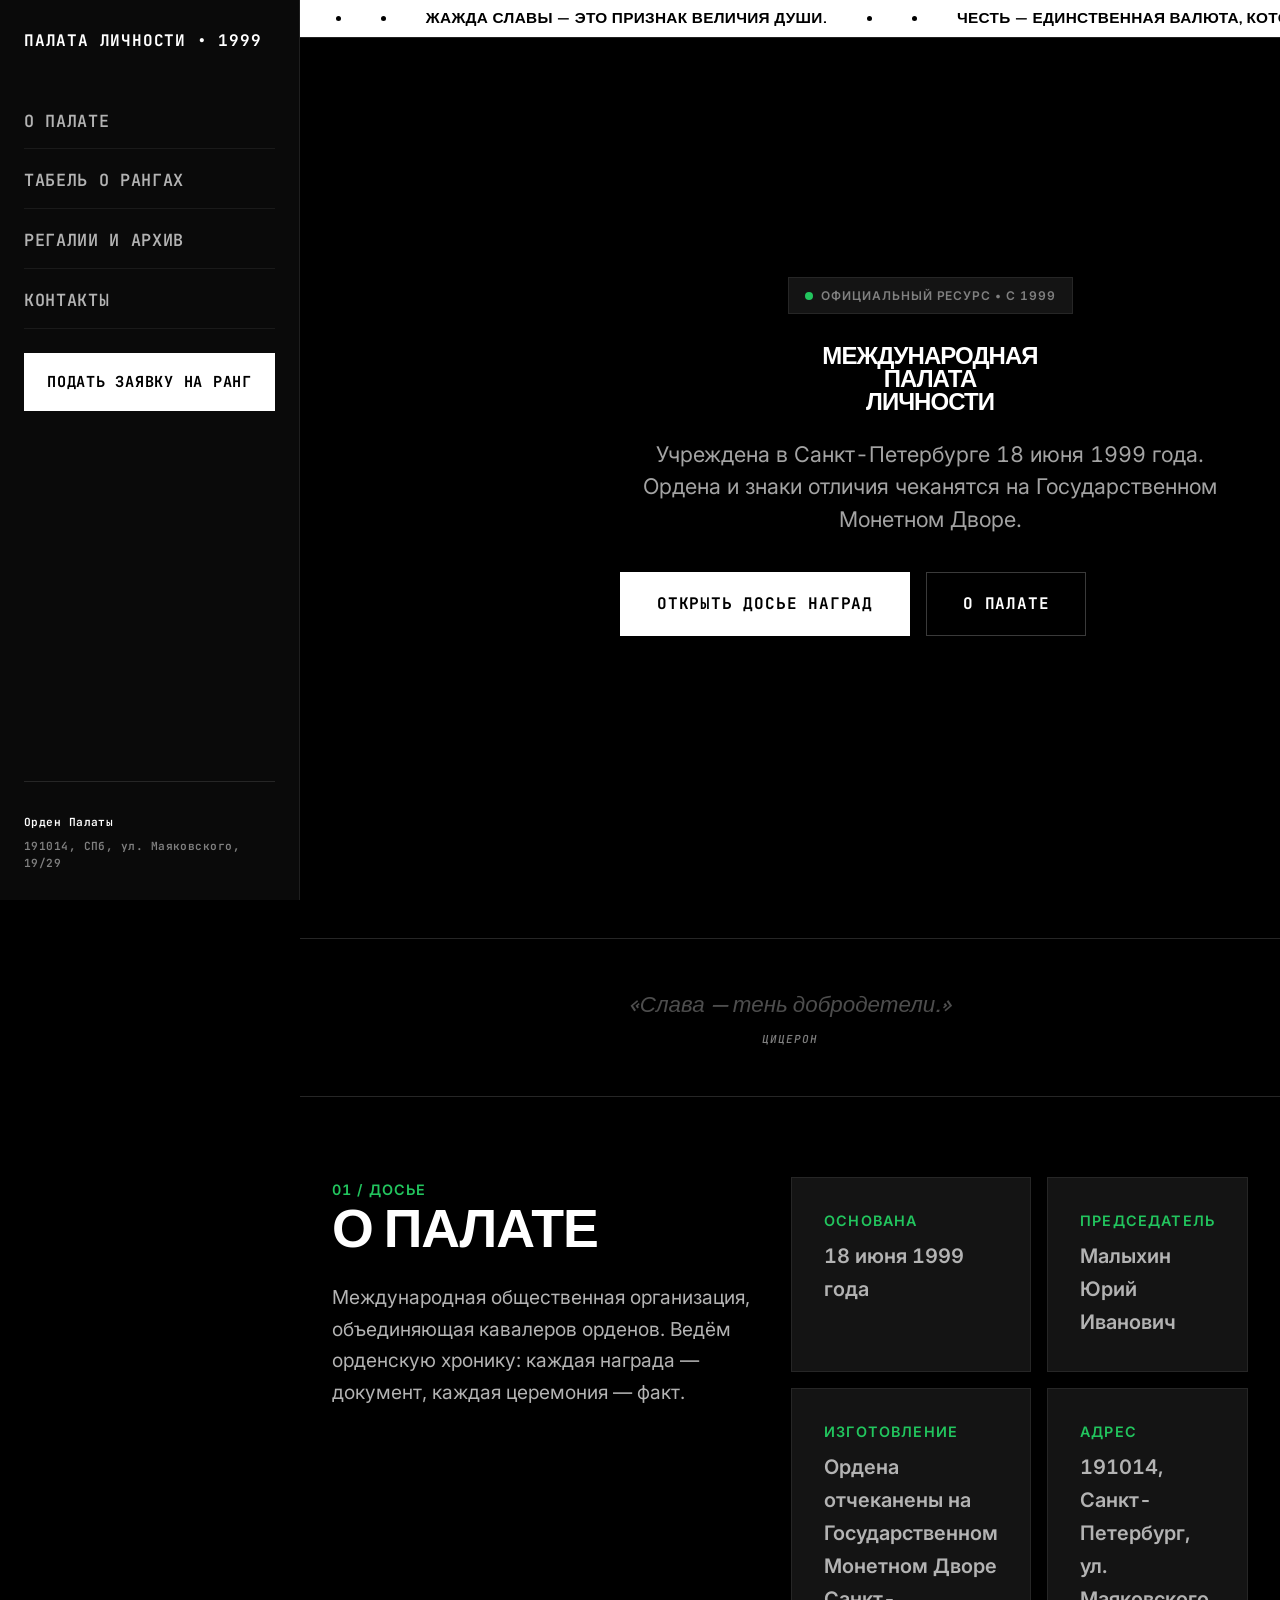
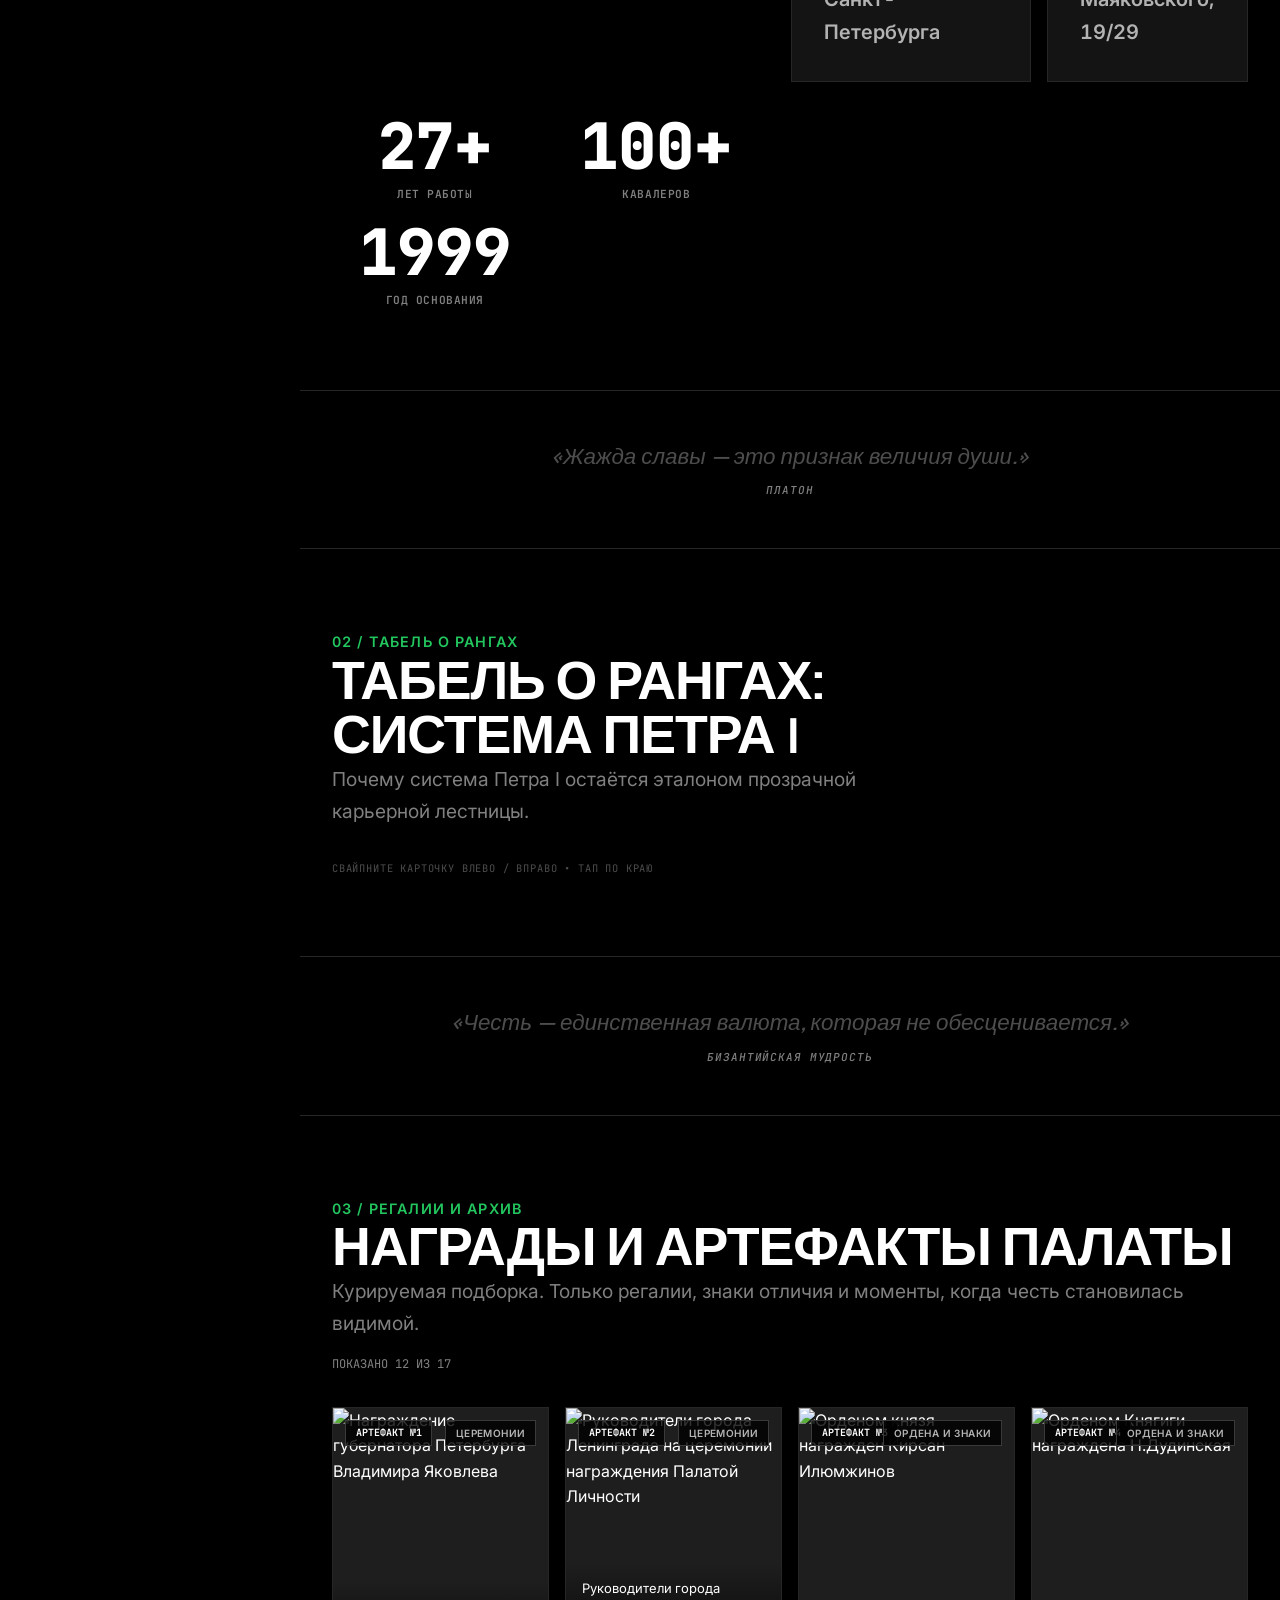
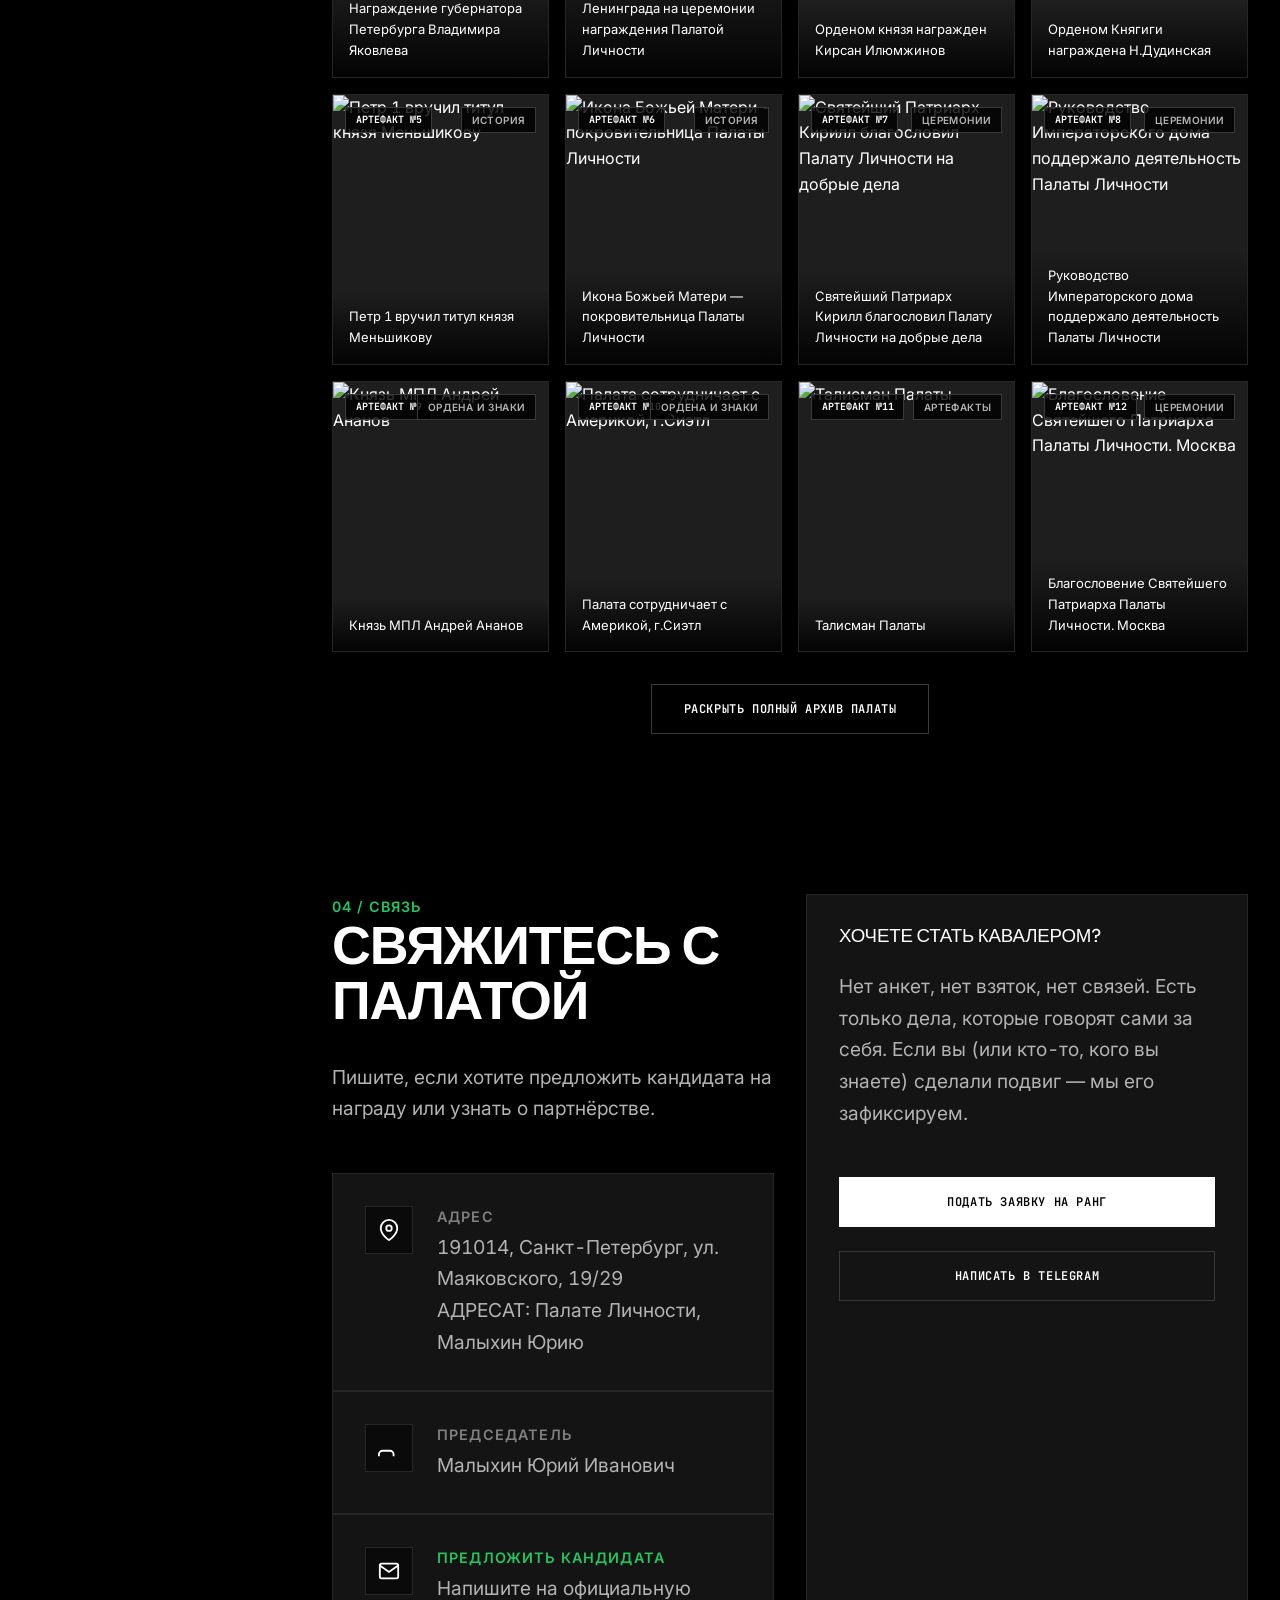
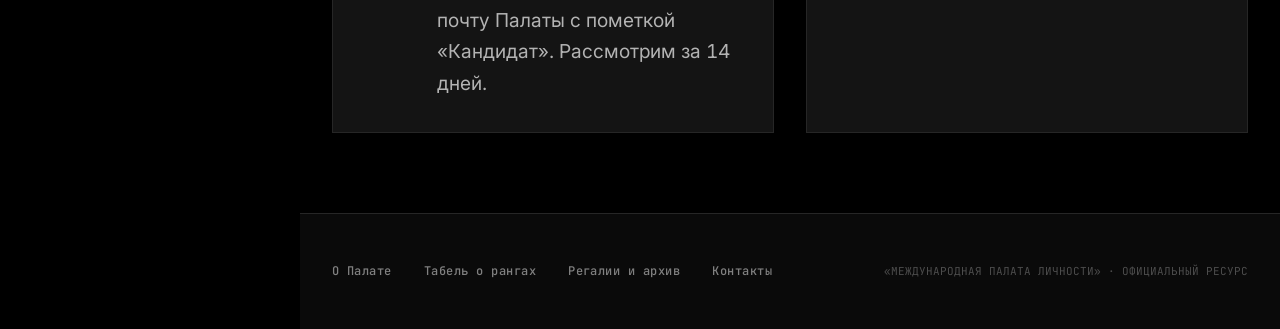
==== index.html @ 4f2b4d96 "Fix PC hero centering and mobile TG browser word wrap Co-Authored-By: Claude <noreply@anthropic.com>" ====
<!DOCTYPE html>
<html lang="ru-RU">
<head>
<meta charset="UTF-8">
<meta name="viewport" content="width=device-width, initial-scale=1.0, maximum-scale=1.0, user-scalable=no">
<meta name="theme-color" content="#000000">
<title>«Международная палата личности» — Ордена. Честь. Масштаб.</title>
<meta name="description" content="Официальный сайт Международной палаты личности. Ордена, церемонии, Табель о рангах, кавалеры.">
<meta name="author" content="Малыхин Юрий Иванович">
<link rel="icon" type="image/svg+xml" href="data:image/svg+xml,%3Csvg xmlns='http://www.w3.org/2000/svg' viewBox='0 0 100 100'%3E%3Ccircle cx='50' cy='50' r='45' fill='none' stroke='white' stroke-width='4'/%3E%3C/svg%3e">
<link rel="preconnect" href="https://fonts.googleapis.com">
<link rel="preconnect" href="https://fonts.gstatic.com" crossorigin>
<link href="https://fonts.googleapis.com/css2?family=Syne:wght@400;500;600;700;800&family=Inter:wght@400;500;600;700&family=JetBrains+Mono:wght@400;500;700&display=swap" rel="stylesheet">
<style>

:root {
  --black: #000000;
  --charcoal: #0A0A0A;
  --graphite: #141414;
  --graphite-2: #1E1E1E;
  --border: #262626;
  --border-bright: #3A3A3A;
  --white: #FFFFFF;
  --white-90: #E6E6E6;
  --white-70: #B3B3B3;
  --white-50: #808080;
  --white-30: #4D4D4D;
  --accent: #22c55e;
}

* { box-sizing: border-box; margin: 0; padding: 0; }

html {
  scroll-behavior: smooth;
  background: var(--black);
  overflow-x: hidden;
  max-width: 100vw;
}

html, body {
  margin: 0;
  padding: 0;
  overflow-x: hidden;
  max-width: 100vw;
}

body {
  font-family: 'Inter', system-ui, -apple-system, sans-serif;
  background: var(--black);
  color: var(--white);
  line-height: 1.6;
  -webkit-font-smoothing: antialiased;
  font-variant-numeric: lining-nums tabular-nums;
  font-feature-settings: "lnum" 1, "tnum" 1;
}

body, h1, h2, h3, h4, h5, h6, span, div, p, td, th {
  font-variant-numeric: lining-nums tabular-nums;
  font-feature-settings: "lnum" 1, "tnum" 1;
}

.mono { font-family: 'JetBrains Mono', 'Courier New', monospace; }

/* ===== TYPOGRAPHY ===== */
.display-mega {
  font-family: 'Syne', sans-serif;
  font-weight: 800;
  line-height: 0.95;
  letter-spacing: -0.04em;
  text-transform: uppercase;
}
.display-xl {
  font-family: 'Syne', sans-serif;
  font-weight: 700;
  line-height: 0.92;
  letter-spacing: -0.03em;
  text-transform: uppercase;
}
.display-lg {
  font-family: 'Syne', sans-serif;
  font-weight: 600;
  line-height: 0.96;
  letter-spacing: -0.02em;
  text-transform: uppercase;
}
.display-md {
  font-family: 'Syne', sans-serif;
  font-weight: 500;
  line-height: 1.05;
  letter-spacing: -0.01em;
}
.body-lg { font-size: clamp(1rem, 1.5vw, 1.25rem); line-height: 1.7; }
.body { font-size: 1rem; line-height: 1.65; }
.body-sm { font-size: 0.875rem; line-height: 1.6; }
.caption { font-size: 0.75rem; line-height: 1.5; letter-spacing: 0.08em; text-transform: uppercase; font-weight: 500; }

/* ===== UTILITIES ===== */
.container { width: 100%; max-width: 1440px; margin: 0 auto; padding: 0 2rem; }
@media (max-width: 1023px) { .container { padding: 0 1rem; } }

.section { padding: 5rem 0; }
@media (max-width: 1023px) { .section { padding: 3rem 0; } }

.grid { display: grid; gap: 1rem; }
.grid-2 { grid-template-columns: repeat(2, 1fr); }
.grid-3 { grid-template-columns: repeat(3, 1fr); }
.grid-4 { grid-template-columns: repeat(4, 1fr); }
@media (max-width: 1024px) { .grid-4 { grid-template-columns: repeat(2, 1fr); } }
@media (max-width: 1023px) { .grid-2, .grid-3, .grid-4 { grid-template-columns: repeat(2, 1fr); } }
@media (max-width: 640px) { .grid-2, .grid-3, .grid-4 { grid-template-columns: 1fr; } }

.flex { display: flex; }
.flex-col { flex-direction: column; }
.items-center { align-items: center; }
.justify-center { justify-content: center; }
.justify-between { justify-content: space-between; }
.gap-1 { gap: 0.5rem; }
.gap-2 { gap: 1rem; }
.gap-3 { gap: 1.5rem; }
.gap-4 { gap: 2rem; }

.text-center { text-align: center; }
.text-left { text-align: left; }

.w-full { width: 100%; }

.relative { position: relative; }
.absolute { position: absolute; }
.fixed { position: fixed; }
.sticky { position: sticky; }
.inset-0 { inset: 0; }
.z-10 { z-index: 10; }
.z-20 { z-index: 20; }
.z-50 { z-index: 50; }
.z-1000 { z-index: 1000; }

.overflow-hidden { overflow: hidden; }

.border { border: 1px solid var(--border); }
.border-b { border-bottom: 1px solid var(--border); }

.bg-charcoal { background: var(--charcoal); }
.bg-graphite { background: var(--graphite); }

.p-4 { padding: 1.5rem; }
.p-6 { padding: 2rem; }
.px-4 { padding-left: 1.5rem; padding-right: 1.5rem; }

.mb-4 { margin-bottom: 1.5rem; }
.mb-6 { margin-bottom: 2rem; }
.mb-8 { margin-bottom: 3rem; }

.opacity-50 { opacity: 0.5; }

.text-white { color: var(--white); }
.text-accent { color: var(--accent); }
.text-white-50 { color: var(--white-50); }
.text-white-70 { color: var(--white-70); }
.text-white-30 { color: var(--white-30); }

/* ===== MOBILE: zero horizontal overflow (320-430px) ===== */
@media (max-width: 430px) {
  html, body {
    overflow-x: hidden !important;
    max-width: 100vw !important;
    width: 100% !important;
  }
  body { margin-left: 0 !important; padding-left: 0 !important; }
  h1, h2, h3, .display-mega, .display-lg, .display-xl {
    word-break: normal !important;
    overflow-wrap: break-word !important;
    hyphens: auto !important;
  }
  .display-mega { font-size: clamp(1.6rem, 10vw, 2.6rem) !important; line-height: 1.05; }
  .display-lg { font-size: clamp(1.2rem, 8vw, 1.8rem) !important; }
  .display-md { font-size: clamp(1rem, 7vw, 1.4rem) !important; }
}

/* ===== MARQUEE (seamless, always running) ===== */
.marquee {
  overflow: hidden;
  white-space: nowrap;
  display: flex;
  background: #ffffff;
  color: #000000;
  height: 38px;
  align-items: center;
  border-bottom: 1px solid #222;
  font-family: 'Syne', sans-serif;
  font-weight: 600;
  font-size: clamp(0.8rem, 1.2vw, 1rem);
  letter-spacing: 0.02em;
  text-transform: uppercase;
}
.marquee-track {
  display: inline-flex;
  align-items: center;
  width: max-content;
  will-change: transform;
  animation: palataMarquee 28s linear infinite !important;
}
.marquee:hover .marquee-track { animation-play-state: paused; }
@keyframes palataMarquee {
  0% { transform: translate3d(0, 0, 0); }
  100% { transform: translate3d(-50%, 0, 0); }
}
.marquee__item { display: inline-flex; align-items: center; gap: 2.5rem; padding-right: 2.5rem; }
.marquee__dot { width: 5px; height: 5px; background: var(--black); border-radius: 50%; flex-shrink: 0; }

/* ===== DESKTOP LAYOUT: fixed left sidebar only ===== */
.desktop-layout {
  display: flex;
  min-height: 100vh;
}
.sidebar {
  position: fixed;
  top: 0; left: 0; bottom: 0;
  width: 300px;
  z-index: 40;
  display: flex;
  flex-direction: column;
  justify-content: space-between;
  background: #0a0a0a;
  border-right: 1px solid #1f1f1f;
  padding: 28px 24px;
}
.main-content {
  margin-left: 300px;
  width: calc(100% - 300px);
  min-height: 100vh;
}

.sidebar__title {
  font-family: 'JetBrains Mono', monospace;
  font-weight: 700;
  font-size: 1rem;
  letter-spacing: 0.05em;
  color: var(--white);
  margin-bottom: 2.5rem;
}
.sidebar__nav {
  display: flex;
  flex-direction: column;
  gap: 0.25rem;
}
.sidebar__link {
  color: var(--white-70);
  font-family: 'JetBrains Mono', monospace;
  font-size: 1.05rem !important;
  font-weight: 600;
  letter-spacing: 0.04em;
  text-transform: uppercase;
  text-decoration: none;
  transition: color 0.2s;
  display: block;
  padding: 14px 0;
  border-bottom: 1px solid #1a1a1a;
}
.sidebar__link:hover { color: var(--white); }
.sidebar__apply {
  background: var(--white);
  color: var(--black);
  border: 1px solid var(--white);
  padding: 16px 20px;
  font-family: 'JetBrains Mono', monospace;
  font-weight: 700;
  font-size: 0.95rem;
  letter-spacing: 0.05em;
  text-transform: uppercase;
  text-decoration: none;
  text-align: center;
  border-radius: 0;
  cursor: pointer;
  transition: all 0.2s;
  margin-top: 24px;
}
.sidebar__order {
  margin-top: auto;
  padding-top: 2rem;
  border-top: 1px solid var(--border);
  font-family: 'JetBrains Mono', monospace;
  font-size: 0.7rem;
  font-weight: 600;
  letter-spacing: 0.04em;
  color: var(--white-50);
  line-height: 1.5;
}
.sidebar__order .sidebar__order-text {
  color: var(--white);
  display: block;
  margin-bottom: 0.5rem;
}

/* ===== DESKTOP: hide top header & mobile bars ===== */
@media (min-width: 1024px) {
  .header, .mobile-topbar, .mobile-dock, .mobile-menu-btn,
  .rank-story, .about-grid-mobile, .stat-mobile, .fact-card-mobile,
  .filter-mobile-wrap { display: none !important; }
  .desktop-layout { display: flex; }
  .main-content { margin-left: 300px; width: calc(100% - 300px); }
  .sidebar { display: flex !important; }
}

/* ===== DESKTOP: massive first screen centered vertically + type scale ===== */
@media (min-width: 1024px) {
  .hero {
    margin-left: 280px !important;
    width: calc(100% - 280px) !important;
    min-height: 100vh !important;
    display: flex !important;
    flex-direction: column !important;
    justify-content: center !important;
    align-items: center !important;
    text-align: center !important;
    padding: 0 40px !important;
    box-sizing: border-box !important;
    max-width: none !important;
  }
  .hero__content {
    text-align: center !important;
    padding: 0 !important;
    max-width: none !important;
    width: 100% !important;
    margin: 0 auto !important;
    align-items: center !important;
  }
  .hero__title .h1-text {
    font-size: clamp(4.2rem, 6vw, 7rem) !important;
    line-height: 0.96 !important;
    letter-spacing: -0.035em !important;
  }
  h2.display-lg { font-size: clamp(2.8rem, 4.2vw, 4.5rem) !important; line-height: 1.02 !important; }
  .body, .body-lg { font-size: 1.2rem !important; line-height: 1.65 !important; }
  .caption { font-size: 0.9rem !important; font-weight: 600 !important; }
  .card > div.caption { font-size: 0.9rem !important; }
  .card > div.body, .card > div.body-lg { font-size: 1.25rem !important; font-weight: 600 !important; }
  .hero__cta .btn { padding: 18px 36px !important; font-size: 1rem !important; font-weight: 700 !important; }
  .hero__lead {
    font-size: 1.35rem !important;
    line-height: 1.5 !important;
    color: #a3a3a3 !important;
    max-width: 720px !important;
    margin: 24px 0 36px 0 !important;
  }
  .hero__glow {
    position: absolute;
    inset: 0;
    background: radial-gradient(circle at 30% 50%, rgba(34, 197, 94, 0.08), transparent 65%);
    pointer-events: none;
    z-index: 0;
  }
}

/* ===== MOBILE: hide sidebar, full-width content ===== */
@media (max-width: 1023px) {
  .sidebar { display: none !important; width: 0 !important; }
  .main-content { margin-left: 0 !important; width: 100% !important; max-width: 100vw !important; overflow-x: hidden !important; padding: 72px 16px 96px 16px !important; box-sizing: border-box !important; }
  .desktop-layout { display: block !important; }

  /* Marquee visible right under the top bar on mobile */
  .marquee { margin-top: 56px !important; }

  /* Hero: strict vertical centering, content starts under marquee/top bar */
  .hero {
    min-height: 100svh !important;
    display: flex !important;
    flex-direction: column !important;
    justify-content: center !important;
    align-items: center !important;
    text-align: center !important;
    padding: 24px 16px 40px 16px !important;
    box-sizing: border-box !important;
  }
  .hero__content { padding: 0 !important; max-width: 100% !important; text-align: center !important; align-items: center !important; width: 100% !important; }
  .hero__title .h1-text {
    font-size: clamp(1.5rem, 6.2vw, 2.4rem) !important;
    line-height: 1.04 !important;
    letter-spacing: -0.03em;
    word-break: normal !important;
    overflow-wrap: break-word !important;
    hyphens: auto !important;
  }
  .hero__lead {
    font-size: 1.05rem !important;
    color: #a3a3a3 !important;
    margin: 16px 0 24px 0 !important;
    max-width: 100% !important;
    word-break: normal !important;
    overflow-wrap: break-word !important;
    hyphens: auto !important;
  }
  .hero__cta .btn { width: 100% !important; justify-content: center !important; }
}

/* ===== MOBILE STICKY TOP BAR ===== */

/* ===== MOBILE STICKY TOP BAR ===== */
.mobile-topbar {
  position: fixed;
  top: 0; left: 0; right: 0;
  height: 56px;
  z-index: 50;
  display: flex; align-items: center; justify-content: space-between;
  padding: 0 16px;
  background: rgba(10,10,10,0.9);
  backdrop-filter: blur(12px);
  border-bottom: 1px solid #1f1f1f;
}
.mobile-topbar__title {
  font-family: 'JetBrains Mono', monospace;
  font-weight: 700;
  font-size: 0.85rem;
  letter-spacing: 0.05em;
  color: var(--white);
}
.mobile-topbar__rank-btn {
  background: transparent;
  border: 1px solid var(--border-bright);
  color: var(--white);
  padding: 0.35rem 0.9rem;
  font-family: 'JetBrains Mono', monospace;
  font-weight: 600;
  font-size: 0.7rem;
  letter-spacing: 0.04em;
  text-transform: uppercase;
  text-decoration: none;
  border-radius: 0;
  cursor: pointer;
  transition: all 0.2s;
}
.mobile-topbar__rank-btn:hover, .mobile-topbar__rank-btn:active {
  background: #22c55e;
  color: #000000;
  box-shadow: 0 0 25px rgba(34, 197, 94, 0.4);
  border-color: #22c55e;
}

/* ===== MOBILE BOTTOM DOCK BAR ===== */
.mobile-dock {
  position: fixed;
  bottom: 0; left: 0; right: 0;
  height: 64px;
  z-index: 50;
  display: grid;
  grid-template-columns: repeat(4, 1fr);
  gap: 6px;
  padding: 8px 12px calc(8px + env(safe-area-inset-bottom));
  background: rgba(10,10,10,0.95);
  backdrop-filter: blur(16px);
  border-top: 1px solid #1f1f1f;
}
.mobile-dock__tab {
  display: flex; flex-direction: column; align-items: center; gap: 0.25rem;
  color: #e5e5e5 !important;
  font-family: 'JetBrains Mono', monospace;
  font-weight: 600;
  font-size: 0.78rem !important;
  letter-spacing: 0.05em;
  text-transform: uppercase;
  text-decoration: none;
  padding: 0.35rem 0.5rem;
  border-radius: 0;
  transition: color 0.2s;
}
.mobile-dock__tab:hover, .mobile-dock__tab.active { color: var(--white); }
.mobile-dock__tab--accent {
  background: #22c55e;
  color: #000000;
  min-width: auto;
  padding: 0.5rem 1rem;
}
.mobile-dock__tab--accent:hover, .mobile-dock__tab--accent:active {
  background: #22c55e;
  color: #000000;
  box-shadow: 0 0 25px rgba(34, 197, 94, 0.4);
  border-color: #22c55e;
}

/* ===== HERO ===== */
.hero {
  min-height: 100vh;
  display: flex;
  flex-direction: column;
  justify-content: center;
  align-items: flex-start;
  position: relative;
  padding-top: 72px;
}
.hero__glow { position: absolute; inset: 0; background: radial-gradient(circle at 30% 50%, rgba(34, 197, 94, 0.08), transparent 65%); pointer-events: none; z-index: 0; }
.hero__content { position: relative; z-index: 1; text-align: left; max-width: 900px; padding: 2rem; }
.hero__badge { display: inline-flex; align-items: center; gap: 0.5rem; background: var(--graphite); border: 1px solid var(--border); padding: 0.5rem 1rem; font-size: 0.75rem; font-weight: 600; letter-spacing: 0.08em; text-transform: uppercase; color: var(--white-50); margin-bottom: 2rem; }
.hero__badge::before { content: ''; width: 8px; height: 8px; background: var(--accent); border-radius: 50%; animation: pulse 2s infinite; }
@keyframes pulse { 0%,100% { opacity: 1; } 50% { opacity: 0.4; } }
.hero__title { margin-bottom: 1.5rem; }
.hero__title .accent { color: var(--accent); }
.hero__cta { display: flex; flex-wrap: wrap; gap: 1rem; margin-bottom: 4rem; }

/* H1 sizes per spec */
.hero__title .h1-text {
  font-family: 'Syne', sans-serif;
  font-weight: 800;
  font-size: clamp(3rem, 5.2vw, 5.5rem);
  line-height: 1.02;
  letter-spacing: -0.03em;
}
@media (min-width: 1024px) {
  .hero__title .h1-text {
    font-size: clamp(4.2rem, 6vw, 7rem) !important;
    line-height: 0.96 !important;
    letter-spacing: -0.035em !important;
  }
}
@media (max-width: 768px) {
  .hero__title .h1-text {
    font-size: clamp(1.85rem, 7.2vw, 2.8rem) !important;
    line-height: 1.04 !important;
    letter-spacing: -0.03em;
  }
}

/* ===== BUTTONS ===== */
.btn { display: inline-flex; align-items: center; justify-content: center; gap: 0.75rem; padding: 1rem 2rem; border-radius: 0; font-family: 'JetBrains Mono', monospace; font-weight: 600; font-size: 0.75rem; letter-spacing: 0.05em; text-transform: uppercase; text-decoration: none; transition: all 0.2s; border: 1px solid transparent; cursor: pointer; }
.btn--primary { background: var(--white); color: var(--black); border-color: var(--white); }
.btn--primary:hover { background: var(--white-90); }
.btn--ghost { background: transparent; color: var(--white); border-color: var(--border-bright); }
.btn--ghost:hover { border-color: var(--white); background: rgba(255,255,255,0.05); }
.btn--apply {
  background: var(--white);
  color: var(--black);
  border: 1px solid var(--white);
  transition: all 0.2s;
}
.btn--apply:hover, .btn--apply:active {
  background: #22c55e;
  color: #000000;
  box-shadow: 0 0 25px rgba(34, 197, 94, 0.4);
  border-color: #22c55e;
}

/* Mobile: hero buttons full width */
@media (max-width: 1023px) {
  .hero__cta { flex-direction: column; align-items: stretch; }
  .hero__cta .btn { width: 100%; justify-content: center; }
}

/* ===== CARDS ===== */
.card { background: var(--graphite); border: 1px solid var(--border); padding: 2rem; transition: border-color 0.3s, transform 0.3s; }
.card:hover { border-color: var(--white); transform: translateY(-4px); }

/* ===== STATS (large numbers) ===== */
.stat { text-align: center; }
.stat__num {
  font-family: 'JetBrains Mono', monospace;
  font-weight: 800;
  font-size: clamp(2.5rem, 5vw, 4.5rem);
  color: #ffffff;
  font-variant-numeric: lining-nums tabular-nums;
  font-feature-settings: "lnum" 1, "tnum" 1;
  line-height: 1;
}
.stat__label {
  font-family: 'JetBrains Mono', monospace;
  font-size: 0.7rem;
  font-weight: 600;
  letter-spacing: 0.05em;
  text-transform: uppercase;
  color: var(--white-50);
  margin-top: 0.5rem;
}

/* ===== MOBILE ABOUT: 2x2 fact grid + 2x2 stats ===== */
@media (max-width: 1023px) {
  .about-grid-mobile { grid-template-columns: repeat(2, 1fr); gap: 10px; }
  .stat-mobile__num {
    font-family: 'JetBrains Mono', monospace;
    font-weight: 800;
    font-size: clamp(2.5rem, 5vw, 4.5rem);
    color: #22c55e;
    font-variant-numeric: lining-nums tabular-nums;
    font-feature-settings: "lnum" 1, "tnum" 1;
    line-height: 1;
  }
  .stat-mobile__label {
    font-family: 'JetBrains Mono', monospace;
    font-size: 0.65rem;
    letter-spacing: 0.05em;
    text-transform: uppercase;
    color: var(--white-50);
  }
  .fact-card-mobile { background: var(--graphite); border: 1px solid var(--border); padding: 1rem 0.75rem; text-align: center; }
  .fact-card-mobile__caption { font-family: 'JetBrains Mono', monospace; font-size: 0.625rem; letter-spacing: 0.05em; text-transform: uppercase; color: var(--white-50); margin-bottom: 0.5rem; }
  .fact-card-mobile__value { font-family: 'JetBrains Mono', monospace; font-weight: 700; font-size: clamp(1rem, 5vw, 1.25rem); color: var(--white); word-break: break-word; overflow-wrap: break-word; }
}

/* ===== EPIGRAPH ===== */
.epigraph { text-align: center; padding: 3rem 0; font-family: 'Syne', sans-serif; font-weight: 500; font-size: clamp(1.1rem, 2vw, 1.4rem); color: var(--white-30); font-style: italic; border-top: 1px solid var(--border); border-bottom: 1px solid var(--border); }
.epigraph__text { margin-bottom: 0.5rem; }
.epigraph__author { font-family: 'JetBrains Mono', monospace; font-size: 0.6875rem; letter-spacing: 0.08em; text-transform: uppercase; color: var(--white-50); }

/* ===== ABOUT ===== */
.about-dossier { max-width: 500px; }

/* ===== TABLE OF RANKS ===== */
.rank-card { background: var(--graphite); border: 1px solid var(--border); padding: 2.5rem; position: relative; overflow: hidden; }
.rank-card::before { content: ''; position: absolute; top: 0; left: 0; right: 0; height: 2px; background: linear-gradient(90deg, var(--white), var(--white-50), var(--white)); background-size: 200% 100%; animation: shimmer 4s linear infinite; }
@keyframes shimmer { 0% { background-position: 0% 50%; } 100% { background-position: 200% 50%; } }
.rank-card__num { font-family: 'JetBrains Mono', monospace; font-weight: 700; font-size: 1.25rem; color: var(--white-50); margin-bottom: 1rem; }
.rank-card__headline { font-family: 'Syne', sans-serif; font-weight: 600; font-size: clamp(1.1rem, 2vw, 1.5rem); line-height: 1.15; margin-bottom: 1rem; }
.rank-card__body { color: var(--white-70); line-height: 1.8; }

/* MOBILE ranks: fixed-height swipeable story cards */
@media (max-width: 1023px) {
  .rank-story { height: 340px; display: flex; flex-direction: column; }
  .rank-card { padding: 1.5rem; height: 100%; display: flex; flex-direction: column; justify-content: center; }
  .rank-card__headline { font-size: clamp(1.1rem, 5vw, 1.35rem); }
  .rank-card__body { font-size: 0.9rem; line-height: 1.6; margin-bottom: 0; }
  .rank-card__num { font-size: 1rem; margin-bottom: 0.75rem; }
}
.rank-swipe-hint {
  font-family: 'JetBrains Mono', monospace; font-size: 0.65rem; color: var(--white-30);
  text-transform: uppercase; letter-spacing: 0.08em; margin-top: 0.75rem;
}

/* ===== GALLERY CATALOG ===== */
.gallery-header { display: flex; flex-wrap: wrap; gap: 1rem; margin-bottom: 2rem; align-items: center; }
.gallery-counter { font-family: 'JetBrains Mono', monospace; font-size: 0.75rem; color: var(--white-50); }

.gallery { display: grid; grid-template-columns: repeat(4, 1fr); gap: 1rem; }
@media (max-width: 1024px) { .gallery { grid-template-columns: repeat(2, 1fr); } }
@media (max-width: 1023px) { .gallery { grid-template-columns: repeat(2, 1fr); gap: 10px; } }

.gallery__item { position: relative; aspect-ratio: 4/5; background: var(--graphite-2); border: 1px solid var(--border); overflow: hidden; cursor: pointer; transition: border-color 0.2s; }
.gallery__item:hover { border-color: var(--white); }
.gallery__img { width: 100%; height: 100%; object-fit: cover; display: block; }
.gallery__index { position: absolute; top: 0.75rem; left: 0.75rem; background: rgba(0,0,0,0.8); border: 1px solid var(--border-bright); padding: 0.25rem 0.6rem; font-family: 'JetBrains Mono', monospace; font-size: 0.625rem; font-weight: 700; color: var(--white); z-index: 2; }
.gallery__cat { position: absolute; top: 0.75rem; right: 0.75rem; background: rgba(0,0,0,0.8); border: 1px solid var(--border-bright); padding: 0.25rem 0.6rem; font-size: 0.625rem; font-weight: 600; letter-spacing: 0.04em; text-transform: uppercase; color: var(--white-70); z-index: 2; }
.gallery__caption { position: absolute; bottom: 0; left: 0; right: 0; background: linear-gradient(transparent, rgba(0,0,0,0.9)); padding: 1rem; font-family: 'Inter', sans-serif; font-size: 0.8125rem; color: var(--white); z-index: 2; }

/* MOBILE filter chips: single horizontal row, swipeable, no scrollbar */
.filter-mobile-wrap {
  display: flex; gap: 0.5rem; margin-bottom: 1.5rem; overflow-x: auto; white-space: nowrap;
  scrollbar-width: none; -webkit-overflow-scrolling: touch;
}
.filter-mobile-wrap::-webkit-scrollbar { display: none; }
.filter {
  display: inline-flex; flex-wrap: nowrap; gap: 0.5rem;
}
.filter__btn { background: transparent; border: 1px solid var(--border); color: var(--white-50); padding: 0.4rem 1rem; font-family: 'JetBrains Mono', monospace; font-size: 0.7rem; font-weight: 600; letter-spacing: 0.04em; text-transform: uppercase; cursor: pointer; transition: all 0.2s; white-space: nowrap; }
.filter__btn:hover { border-color: var(--white-50); color: var(--white); }
.filter__btn.active { background: var(--white); color: var(--black); border-color: var(--white); }

.show-more { text-align: center; margin-top: 2rem; }

/* ===== FOOTER ===== */
.footer { border-top: 1px solid var(--border); background: var(--charcoal); padding: 3rem 2rem; }
.footer__grid { display: flex; flex-wrap: wrap; align-items: center; justify-content: space-between; gap: 2rem; max-width: 1440px; margin: 0 auto; }
.footer__nav { display: flex; flex-wrap: wrap; gap: 2rem; }
.footer__link { color: var(--white-50); font-family: 'JetBrains Mono', monospace; font-size: 0.75rem; font-weight: 500; letter-spacing: 0.04em; text-decoration: none; transition: color 0.2s; }
.footer__link:hover { color: var(--white); }
.footer__copy { font-family: 'JetBrains Mono', monospace; font-size: 0.6875rem; color: var(--white-30); }

/* ===== LIGHTBOX (dossier window) ===== */
.lightbox { position: fixed; inset: 0; z-index: 10000; background: rgba(0,0,0,0.98); backdrop-filter: blur(10px); display: none; align-items: center; justify-content: center; padding: 2rem; opacity: 0; transition: opacity 0.3s; }
.lightbox.open { display: flex; opacity: 1; }
@media (max-width: 1023px) {
  .lightbox { padding: 0; align-items: flex-start; justify-content: center; max-height: 100dvh; overflow-y: auto; }
  .lightbox__dossier { width: 100vw; max-height: 100dvh; overflow-y: auto; max-width: none; border: none; border-radius: 0; margin: 0; }
}
.lightbox__dossier__body { padding: 1.5rem; overflow-y: auto; flex: 1; display: flex; flex-direction: column; align-items: center; gap: 1rem; }
.lightbox__dossier__header { background: var(--charcoal); border-bottom: 1px solid var(--border); padding: 1rem 1.5rem; display: flex; align-items: center; justify-content: space-between; }
.lightbox__dossier__title { font-family: 'JetBrains Mono', monospace; font-weight: 700; font-size: 0.8125rem; letter-spacing: 0.04em; text-transform: uppercase; color: var(--white); }
.lightbox__dossier__close { background: transparent; border: 1px solid var(--border); color: var(--white-50); padding: 0.4rem 0.8rem; font-family: 'JetBrains Mono', monospace; font-size: 0.7rem; cursor: pointer; transition: all 0.2s; }
.lightbox__dossier__close:hover { border-color: var(--white); color: var(--white); }
.lightbox__dossier__body { padding: 1.5rem; overflow-y: auto; flex: 1; display: flex; flex-direction: column; align-items: center; gap: 1rem; }
@media (max-width: 1023px) {
  .lightbox__dossier__body { padding: 1rem; overflow-y: auto; flex: 1; display: flex; flex-direction: column; align-items: center; gap: 1rem; }
}
.lightbox__img { max-width: 100%; max-height: 60vh; object-fit: contain; border: 1px solid var(--border); }
@media (max-width: 1023px) {
  .lightbox__img { max-height: 65dvh; width: auto; height: auto; max-width: 90vw; border: none; }
}
.lightbox__caption { font-family: 'Inter', sans-serif; font-size: 0.9rem; color: var(--white-70); text-align: center; max-width: 600px; }
.lightbox__cat { font-family: 'JetBrains Mono', monospace; font-size: 0.6875rem; color: var(--white-50); text-transform: uppercase; letter-spacing: 0.06em; }
.lightbox__dossier__footer { background: var(--charcoal); border-top: 1px solid var(--border); padding: 1rem 1.5rem; display: flex; align-items: center; justify-content: space-between; gap: 1rem; }
@media (max-width: 1023px) {
  .lightbox__dossier__footer {
    position: fixed; bottom: 0; left: 0; right: 0; z-index: 60;
    padding: 0.75rem 1rem env(safe-area-inset-bottom) 1rem;
    background: var(--charcoal);
    border-top: 1px solid var(--border);
    display: flex; flex-direction: column; gap: 0.75rem; align-items: stretch;
  }
  .lightbox__nav-panel {
    display: flex; align-items: center; justify-content: space-between; gap: 8px; width: 100%; margin-top: 16px;
  }
  .lightbox__nav-btn {
    padding: 12px 16px; font-size: 0.9rem; background: #171717; border: 1px solid #262626; color: #ffffff; border-radius: 6px; flex: none;
  }
  .lightbox__nav-btn:hover { border-color: var(--white); background: rgba(255,255,255,0.05); }
  .lightbox__nav-btn--prev { text-align: left; }
  .lightbox__nav-btn--next { text-align: right; }
  .lightbox__counter {
    font-family: 'JetBrains Mono', monospace; font-size: 0.85rem; color: var(--white); letter-spacing: 0.04em;
  }
}
.lightbox__nav-btn { background: transparent; border: 1px solid var(--border); color: var(--white); padding: 0.5rem 1rem; font-family: 'JetBrains Mono', monospace; font-size: 0.75rem; cursor: pointer; transition: all 0.2s; flex: 1; text-align: center; }
@media (max-width: 1023px) {
  .lightbox__nav-btn { font-size: 0.85rem; padding: 0.75rem 1rem; border-radius: 0; }
}
.lightbox__nav-btn:hover { border-color: var(--white); background: rgba(255,255,255,0.05); }
.lightbox__nav-btn--prev { text-align: left; }
.lightbox__nav-btn--next { text-align: right; }
.lightbox__counter { font-family: 'JetBrains Mono', monospace; font-size: 0.75rem; color: var(--white-30); }

/* ===== REVEAL ===== */
.reveal { opacity: 0; transform: translateY(30px); transition: opacity 0.8s cubic-bezier(0.16,1,0.3,1), transform 0.8s cubic-bezier(0.16,1,0.3,1); }
.reveal.visible { opacity: 1; transform: translateY(0); }
.stagger-1 { transition-delay: 60ms; }
.stagger-2 { transition-delay: 120ms; }
.stagger-3 { transition-delay: 180ms; }
.stagger-4 { transition-delay: 240ms; }

/* ===== SCROLLBAR ===== */
::-webkit-scrollbar { width: 8px; height: 8px; }
::-webkit-scrollbar-track { background: var(--black); }
::-webkit-scrollbar-thumb { background: var(--border); border-radius: 0; }

/* ===== SELECTION ===== */
::selection { background: var(--accent); color: var(--black); }

/* ===== ENTRANCE ANIMATION ===== */
@keyframes heroReveal {
  0% { opacity: 0; transform: translateY(28px) scale(0.985); filter: blur(6px); }
  100% { opacity: 1; transform: translateY(0) scale(1); filter: blur(0); }
}
.hero__badge.reveal { animation: heroReveal 0.7s cubic-bezier(0.16, 1, 0.3, 1) 0.08s both !important; }
.hero-line { display: block; }
.hero-line.reveal.stagger-1 { animation: heroReveal 0.85s cubic-bezier(0.16, 1, 0.3, 1) 0.18s both !important; }
.hero-line.reveal.stagger-2 { animation: heroReveal 0.85s cubic-bezier(0.16, 1, 0.3, 1) 0.28s both !important; }
.hero-line.reveal.stagger-3 { animation: heroReveal 0.85s cubic-bezier(0.16, 1, 0.3, 1) 0.38s both !important; }
.hero__lead.reveal { animation: heroReveal 0.85s cubic-bezier(0.16, 1, 0.3, 1) 0.5s both !important; }
.hero__cta.reveal { animation: heroReveal 0.85s cubic-bezier(0.16, 1, 0.3, 1) 0.62s both !important; }

html, body {
.hero__lead.reveal { animation: heroReveal 0.85s cubic-bezier(0.16, 1, 0.3, 1) 0.5s both !important; }
.hero__cta.reveal { animation: heroReveal 0.85s cubic-bezier(0.16, 1, 0.3, 1) 0.62s both !important; }

</style>
</head>
<body>
<!-- MARQUEE TICKER -->
<div class="marquee" aria-hidden="true">
  <div class="marquee-track">
    <span class="marquee__item"><span class="marquee__dot"></span><span>Слава — тень добродетели.</span><span class="marquee__dot"></span>
    <span class="marquee__item"><span class="marquee__dot"></span><span>Жажда славы — это признак величия души.</span><span class="marquee__dot"></span>
    <span class="marquee__item"><span class="marquee__dot"></span><span>Честь — единственная валюта, которая не обесценивается.</span><span class="marquee__dot"></span>
    <span class="marquee__item"><span class="marquee__dot"></span><span>МЕЖДУНАРОДНАЯ ПАЛАТА ЛИЧНОСТИ</span><span class="marquee__dot"></span>
    <span class="marquee__item"><span class="marquee__dot"></span><span>ОРДЕНА. ЧЕСТЬ. МАСШТАБ.</span><span class="marquee__dot"></span>
    <span class="marquee__item"><span class="marquee__dot"></span><span>ГОСУДАРСТВЕННЫЙ МОНЕТНЫЙ ДВОР СПБ</span><span class="marquee__dot"></span>
    <span class="marquee__item"><span class="marquee__dot"></span><span>ТАБЕЛЬ О РАНГАХ · 1722</span><span class="marquee__dot"></span>
    <span class="marquee__item"><span class="marquee__dot"></span><span>МЕРИТОКРАЦИЯ БЕЗ ПРИВОРОТОВ</span><span class="marquee__dot"></span>
    <span class="marquee__item"><span class="marquee__dot"></span><span>Слава — тень добродетели.</span><span class="marquee__dot"></span>
  </div>
</div>
<div class="mobile-topbar">
  <div class="mobile-topbar__title">ПАЛАТА ЛИЧНОСТИ</div>
  <button class="mobile-topbar__rank-btn" id="mobile-topbar-rank">НА РАНГ</button>
</div>
<div class="desktop-layout">
  <aside class="sidebar">
    <div class="sidebar__title">ПАЛАТА ЛИЧНОСТИ • 1999</div>
    <nav class="sidebar__nav">
      <a href="#about" class="sidebar__link">О Палате</a>
      <a href="#history" class="sidebar__link">Табель о рангах</a>
      <a href="#gallery" class="sidebar__link">Регалии и архив</a>
      <a href="#contacts" class="sidebar__link">Контакты</a>
    </nav>
    <a href="#contacts" class="sidebar__apply btn--apply">ПОДАТЬ ЗАЯВКУ НА РАНГ</a>
    <div class="sidebar__order">
      <span class="sidebar__order-text">Орден Палаты</span>
      191014, СПб, ул. Маяковского, 19/29
    </div>
  </aside>

  <div class="main-content">
<section class="hero" id="top" aria-labelledby="hero-title">
  <div class="hero__content">
    <div class="hero__badge reveal">
      <span>ОФИЦИАЛЬНЫЙ РЕСУРС • С 1999</span>
    </div>
    <h1 class="display-mega reveal stagger-1" id="hero-title">
      <span class="h1-text">
        <span class="hero-line reveal stagger-1">МЕЖДУНАРОДНАЯ</span>
        <span class="hero-line reveal stagger-2">ПАЛАТА</span>
        <span class="hero-line reveal stagger-3"><span class="accent">ЛИЧНОСТИ</span></span>
      </span>
    </h1>
    <p class="hero__lead reveal stagger-2">Учреждена в Санкт-Петербурге 18 июня 1999 года. Ордена и знаки отличия чеканятся на Государственном Монетном Дворе.</p>
    <div class="hero__cta reveal stagger-3">
      <a href="#gallery" class="btn btn--primary">ОТКРЫТЬ ДОСЬЕ НАГРАД</a>
      <a href="#about" class="btn btn--ghost">О ПАЛАТЕ</a>
    </div>
  </div>
</section>
<div class="epigraph reveal">
  <div class="epigraph__text">«Слава — тень добродетели.»</div>
  <div class="epigraph__author">Цицерон</div>
</div>
<section class="section" id="about" aria-labelledby="about-title">
  <div class="container">
    <div class="grid grid-2 gap-4" style="align-items: start;">
      <div class="reveal">
        <span class="caption text-accent">01 / ДОСЬЕ</span>
        <h2 class="display-lg mb-4" id="about-title">О ПАЛАТЕ</h2>
        <p class="body-lg text-white-70 mb-6" style="max-width: 500px;">
          Международная общественная организация, объединяющая кавалеров орденов. Ведём орденскую хронику: каждая награда — документ, каждая церемония — факт.
        </p>

        <div class="about-grid-mobile">
          <div class="fact-card-mobile reveal stagger-1">
            <div class="fact-card-mobile__caption">ОСНОВАНА</div>
            <div class="fact-card-mobile__value">18 июня 1999 года</div>
          </div>
          <div class="fact-card-mobile reveal stagger-2">
            <div class="fact-card-mobile__caption">ПРЕДСЕДАТЕЛЬ</div>
            <div class="fact-card-mobile__value">Малыхин Юрий Иванович</div>
          </div>
          <div class="fact-card-mobile reveal stagger-3">
            <div class="fact-card-mobile__caption">ИЗГОТОВЛЕНИЕ</div>
            <div class="fact-card-mobile__value">Ордена отчеканены на Государственном Монетном Дворе Санкт-Петербурга</div>
          </div>
          <div class="fact-card-mobile reveal stagger-4">
            <div class="fact-card-mobile__caption">АДРЕС</div>
            <div class="fact-card-mobile__value">191014, Санкт-Петербург, ул. Маяковского, 19/29</div>
          </div>
        </div>

        <div class="grid grid-2 gap-3 stat-mobile reveal" style="margin-top: 1.5rem;">
          <article class="stat stagger-1">
            <div class="stat-mobile__num">27+</div>
            <div class="stat-mobile__label">ЛЕТ РАБОТЫ</div>
          </article>
          <article class="stat stagger-2">
            <div class="stat-mobile__num">100+</div>
            <div class="stat-mobile__label">КАВАЛЕРОВ</div>
          </article>
          <article class="stat stagger-3">
            <div class="stat-mobile__num">1999</div>
            <div class="stat-mobile__label">ГОД ОСНОВАНИЯ</div>
          </article>
        </div>

      </div>
      <div class="grid grid-2 gap-2">
        <div class="card reveal stagger-1">
          <div class="caption text-accent">ОСНОВАНА</div>
          <div class="body text-white-70" style="margin-top: 0.5rem;">18 июня 1999 года</div>
        </div>
        <div class="card reveal stagger-2">
          <div class="caption text-accent">ПРЕДСЕДАТЕЛЬ</div>
          <div class="body text-white-70" style="margin-top: 0.5rem;">Малыхин Юрий Иванович</div>
        </div>
        <div class="card reveal stagger-3">
          <div class="caption text-accent">ИЗГОТОВЛЕНИЕ</div>
          <div class="body text-white-70" style="margin-top: 0.5rem;">Ордена отчеканены на Государственном Монетном Дворе Санкт-Петербурга</div>
        </div>
        <div class="card reveal stagger-4">
          <div class="caption text-accent">АДРЕС</div>
          <div class="body text-white-70" style="margin-top: 0.5rem;">191014, Санкт-Петербург, ул. Маяковского, 19/29</div>
        </div>
      </div>
      <div class="grid grid-2 gap-2">
        <article class="stat reveal stagger-1">
          <div class="stat__num">27+</div>
          <div class="stat__label">ЛЕТ РАБОТЫ</div>
        </article>
        <article class="stat reveal stagger-2">
          <div class="stat__num">100+</div>
          <div class="stat__label">КАВАЛЕРОВ</div>
        </article>
        <article class="stat reveal stagger-3">
          <div class="stat__num">1999</div>
          <div class="stat__label">ГОД ОСНОВАНИЯ</div>
        </article>
      </div>
    </div>
  </div>
</section>
<div class="epigraph reveal">
  <div class="epigraph__text">«Жажда славы — это признак величия души.»</div>
  <div class="epigraph__author">Платон</div>
</div>
<section class="section" id="history" aria-labelledby="history-title">
  <div class="container">
    <div class="reveal mb-6" style="max-width: 600px;">
      <span class="caption text-accent">02 / ТАБЕЛЬ О РАНГАХ</span>
      <h2 class="display-lg mb-2" id="history-title">ТАБЕЛЬ О РАНГАХ: СИСТЕМА ПЕТРА I</h2>
      <p class="body text-white-50 mb-6">Почему система Петра I остаётся эталоном прозрачной карьерной лестницы.</p>
    </div>
    <div class="grid grid-2 gap-3 rank-story" role="list">
      <article class="rank-card reveal stagger-1" role="listitem" style="transition-delay: 0ms;">
        <div class="rank-card__num">1722</div>
        <h3 class="rank-card__headline">Петр I подписывает Табель о рангах.</h3>
        <p class="rank-card__body">До Табеля — хаос. Князь мог быть ничем, дворянин — ничтожеством. Петр ввёл 14 классов, жёстко привязанных к службе. Всё — до запятой. Есть ранг — есть права. Нет — сиди тихо.</p>
      </article>
      <article class="rank-card reveal stagger-2" role="listitem" style="transition-delay: 100ms;">
        <div class="rank-card__num">Князь ≠ Ранг</div>
        <h3 class="rank-card__headline">Титул не даёт власти.</h3>
        <p class="rank-card__body">Титул «князь» — часто просто родовое звание. Реальная власть — от службы, а не от крови. Подпоручик 14 класса, пробившийся до полковника (6 класс), становится личным дворянином, затем — наследственным. Решает судьбы губерний.</p>
      </article>
      <article class="rank-card reveal stagger-3" role="listitem" style="transition-delay: 200ms;">
        <div class="rank-card__num">Ранг VI</div>
        <h3 class="rank-card__headline">Социальный лифт.</h3>
        <p class="rank-card__body">Шестой класс (полковник / коллежский советник) даёт наследственную дворянскую честь. Чёткие уровни, прозрачные правила апгрейда. Хочешь статус — отслужи. Хочешь орден — сделай подвиг.</p>
      </article>
      <article class="rank-card reveal stagger-4" role="listitem" style="transition-delay: 300ms;">
        <div class="rank-card__num">XXI век</div>
        <h3 class="rank-card__headline">Логика Табеля сегодня.</h3>
        <p class="rank-card__body">Прозрачные критерии. Открытая хроника. Только merit — действие, зафиксированное орденом. Без приворотов. Без связей.</p>
      </article>
    </div>
    <div class="rank-swipe-hint reveal">Свайпните карточку влево / вправо • тап по краю</div>
  </div>
</section>
<div class="epigraph reveal">
  <div class="epigraph__text">«Честь — единственная валюта, которая не обесценивается.»</div>
  <div class="epigraph__author">Бизантийская мудрость</div>
</div>
<section class="section" id="gallery" aria-labelledby="gallery-title">
  <div class="container">
    <div class="gallery-header reveal">
      <div>
        <span class="caption text-accent">03 / РЕГАЛИИ И АРХИВ</span>
        <h2 class="display-lg mb-1" id="gallery-title">НАГРАДЫ И АРТЕФАКТЫ ПАЛАТЫ</h2>
        <p class="body text-white-50">Курируемая подборка. Только регалии, знаки отличия и моменты, когда честь становилась видимой.</p>
      </div>
      <div class="gallery-counter">ПОКАЗАНО <span id="visible-count">12</span> ИЗ 17</div>
    </div>
    <div class="filter-mobile-wrap reveal" role="tablist" aria-label="Фильтр по категориям" style="transition-delay: 100ms;">
      <div class="filter">
        <button class="filter__btn active" data-filter="Все" role="tab" aria-selected="true" aria-controls="gallery-grid">Все</button>
        <button class="filter__btn" data-filter="Ордена и знаки" role="tab" aria-selected="false" aria-controls="gallery-grid">Ордена и знаки</button>
        <button class="filter__btn" data-filter="Церемонии" role="tab" aria-selected="false" aria-controls="gallery-grid">Церемонии</button>
        <button class="filter__btn" data-filter="История" role="tab" aria-selected="false" aria-controls="gallery-grid">История</button>
      </div>
    </div>
    <div class="gallery" id="gallery-grid" role="list" aria-label="Галерея наград">
      <article class="gallery__item reveal" data-category="Церемонии" role="listitem" tabindex="0" onclick="openLightbox(0)" onkeydown="if(event.key==='Enter'||event.key===' '){event.preventDefault();openLightbox(0)}">
        <img class="gallery__img" src="https://xn----7sbaa5baqdtkc7agh5e.xn--p1ai/wp-content/uploads/2024/10/whatsapp-image-2024-10-30-at-21.14.48-e1730375910347.jpeg" alt="Награждение губернатора Петербурга Владимира Яковлева" loading="lazy">
        <span class="gallery__index">АРТЕФАКТ №1</span>
        <span class="gallery__cat">Церемонии</span>
        <span class="gallery__caption">Награждение губернатора Петербурга Владимира Яковлева</span>
      </article>
      <article class="gallery__item reveal" data-category="Церемонии" role="listitem" tabindex="0" onclick="openLightbox(1)" onkeydown="if(event.key==='Enter'||event.key===' '){event.preventDefault();openLightbox(1)}">
        <img class="gallery__img" src="https://xn----7sbaa5baqdtkc7agh5e.xn--p1ai/wp-content/uploads/2024/10/whatsapp-image-2024-10-30-at-21.29.41-e1730376191532.jpeg" alt="Руководители города Ленинграда на церемонии награждения Палатой Личности" loading="lazy">
        <span class="gallery__index">АРТЕФАКТ №2</span>
        <span class="gallery__cat">Церемонии</span>
        <span class="gallery__caption">Руководители города Ленинграда на церемонии награждения Палатой Личности</span>
      </article>
      <article class="gallery__item reveal" data-category="Ордена и знаки" role="listitem" tabindex="0" onclick="openLightbox(2)" onkeydown="if(event.key==='Enter'||event.key===' '){event.preventDefault();openLightbox(2)}">
        <img class="gallery__img" src="https://xn----7sbaa5baqdtkc7agh5e.xn--p1ai/wp-content/uploads/2024/10/whatsapp-image-2024-10-30-at-21.19.15.jpeg" alt="Орденом князя награжден Кирсан Илюмжинов" loading="lazy">
        <span class="gallery__index">АРТЕФАКТ №3</span>
        <span class="gallery__cat">Ордена и знаки</span>
        <span class="gallery__caption">Орденом князя награжден Кирсан Илюмжинов</span>
      </article>
      <article class="gallery__item reveal" data-category="Ордена и знаки" role="listitem" tabindex="0" onclick="openLightbox(3)" onkeydown="if(event.key==='Enter'||event.key===' '){event.preventDefault();openLightbox(3)}">
        <img class="gallery__img" src="https://xn----7sbaa5baqdtkc7agh5e.xn--p1ai/wp-content/uploads/2024/10/whatsapp-image-2024-10-30-at-21.20.44.jpeg" alt="Орденом Княгиги награждена Н.Дудинская" loading="lazy">
        <span class="gallery__index">АРТЕФАКТ №4</span>
        <span class="gallery__cat">Ордена и знаки</span>
        <span class="gallery__caption">Орденом Княгиги награждена Н.Дудинская</span>
      </article>
      <article class="gallery__item reveal" data-category="История" role="listitem" tabindex="0" onclick="openLightbox(4)" onkeydown="if(event.key==='Enter'||event.key===' '){event.preventDefault();openLightbox(4)}">
        <img class="gallery__img" src="https://xn----7sbaa5baqdtkc7agh5e.xn--p1ai/wp-content/uploads/2024/10/whatsapp-image-2024-10-30-at-21.27.18.jpeg" alt="Петр 1 вручил титул князя Меньшикову" loading="lazy">
        <span class="gallery__index">АРТЕФАКТ №5</span>
        <span class="gallery__cat">История</span>
        <span class="gallery__caption">Петр 1 вручил титул князя Меньшикову</span>
      </article>
      <article class="gallery__item reveal" data-category="История" role="listitem" tabindex="0" onclick="openLightbox(5)" onkeydown="if(event.key==='Enter'||event.key===' '){event.preventDefault();openLightbox(5)}">
        <img class="gallery__img" src="https://xn----7sbaa5baqdtkc7agh5e.xn--p1ai/wp-content/uploads/2024/10/whatsapp-image-2024-10-30-at-21.31.30.jpeg" alt="Икона Божьей Матери - покровительница Палаты Личности" loading="lazy">
        <span class="gallery__index">АРТЕФАКТ №6</span>
        <span class="gallery__cat">История</span>
        <span class="gallery__caption">Икона Божьей Матери — покровительница Палаты Личности</span>
      </article>
      <article class="gallery__item reveal" data-category="Церемонии" role="listitem" tabindex="0" onclick="openLightbox(6)" onkeydown="if(event.key==='Enter'||event.key===' '){event.preventDefault();openLightbox(6)}">
        <img class="gallery__img" src="https://xn----7sbaa5baqdtkc7agh5e.xn--p1ai/wp-content/uploads/2024/10/whatsapp-image-2024-10-30-at-21.36.43.jpeg" alt="Святейший Патриарх Кирилл благословил Палату Личности на добрые дела" loading="lazy">
        <span class="gallery__index">АРТЕФАКТ №7</span>
        <span class="gallery__cat">Церемонии</span>
        <span class="gallery__caption">Святейший Патриарх Кирилл благословил Палату Личности на добрые дела</span>
      </article>
      <article class="gallery__item reveal" data-category="Церемонии" role="listitem" tabindex="0" onclick="openLightbox(7)" onkeydown="if(event.key==='Enter'||event.key===' '){event.preventDefault();openLightbox(7)}">
        <img class="gallery__img" src="https://xn----7sbaa5baqdtkc7agh5e.xn--p1ai/wp-content/uploads/2024/10/whatsapp-image-2024-10-30-at-21.38.53.jpeg" alt="Руководство Императорского дома поддержало деятельность Палаты Личности" loading="lazy">
        <span class="gallery__index">АРТЕФАКТ №8</span>
        <span class="gallery__cat">Церемонии</span>
        <span class="gallery__caption">Руководство Императорского дома поддержало деятельность Палаты Личности</span>
      </article>
      <article class="gallery__item reveal" data-category="Ордена и знаки" role="listitem" tabindex="0" onclick="openLightbox(8)" onkeydown="if(event.key==='Enter'||event.key===' '){event.preventDefault();openLightbox(8)}">
        <img class="gallery__img" src="https://xn----7sbaa5baqdtkc7agh5e.xn--p1ai/wp-content/uploads/2024/10/whatsapp-image-2024-10-30-at-21.44.24.jpeg" alt="Князь МПЛ Андрей Ананов" loading="lazy">
        <span class="gallery__index">АРТЕФАКТ №9</span>
        <span class="gallery__cat">Ордена и знаки</span>
        <span class="gallery__caption">Князь МПЛ Андрей Ананов</span>
      </article>
      <article class="gallery__item reveal" data-category="Ордена и знаки" role="listitem" tabindex="0" onclick="openLightbox(9)" onkeydown="if(event.key==='Enter'||event.key===' '){event.preventDefault();openLightbox(9)}">
        <img class="gallery__img" src="https://xn----7sbaa5baqdtkc7agh5e.xn--p1ai/wp-content/uploads/2024/10/whatsapp-image-2024-10-30-at-21.56.38.jpeg" alt="Палата сотрудничает с Америкой, г.Сиэтл" loading="lazy">
        <span class="gallery__index">АРТЕФАКТ №10</span>
        <span class="gallery__cat">Ордена и знаки</span>
        <span class="gallery__caption">Палата сотрудничает с Америкой, г.Сиэтл</span>
      </article>
      <article class="gallery__item reveal" data-category="Артефакты" role="listitem" tabindex="0" onclick="openLightbox(10)" onkeydown="if(event.key==='Enter'||event.key===' '){event.preventDefault();openLightbox(10)}">
        <img class="gallery__img" src="https://xn----7sbaa5baqdtkc7agh5e.xn--p1ai/wp-content/uploads/2024/10/whatsapp-image-2024-10-30-at-21.57.42.jpeg" alt="Талисман Палаты" loading="lazy">
        <span class="gallery__index">АРТЕФАКТ №11</span>
        <span class="gallery__cat">Артефакты</span>
        <span class="gallery__caption">Талисман Палаты</span>
      </article>
      <article class="gallery__item reveal" data-category="Церемонии" role="listitem" tabindex="0" onclick="openLightbox(11)" onkeydown="if(event.key==='Enter'||event.key===' '){event.preventDefault();openLightbox(11)}">
        <img class="gallery__img" src="https://xn----7sbaa5baqdtkc7agh5e.xn--p1ai/wp-content/uploads/2024/10/whatsapp-image-2024-10-30-at-22.06.26.jpeg" alt="Благословение Святейшего Патриарха Палаты Личности. Москва" loading="lazy">
        <span class="gallery__index">АРТЕФАКТ №12</span>
        <span class="gallery__cat">Церемонии</span>
        <span class="gallery__caption">Благословение Святейшего Патриарха Палаты Личности. Москва</span>
      </article>
    </div>
    <div class="show-more reveal mt-8">
      <button class="btn btn--ghost" id="show-more-btn">Раскрыть полный архив Палаты</button>
    </div>
  </div>
</section>
<section class="section" id="contacts" aria-labelledby="contacts-title">
  <div class="container">
    <div class="grid grid-2 gap-4">
      <div class="reveal">
        <span class="caption text-accent">04 / СВЯЗЬ</span>
        <h2 class="display-lg mb-6" id="contacts-title">СВЯЖИТЕСЬ С ПАЛАТОЙ</h2>
        <p class="body-lg text-white-70 mb-8">Пишите, если хотите предложить кандидата на награду или узнать о партнёрстве.</p>
        <div class="space-y-4">
          <div class="card">
            <div class="flex gap-3">
              <div style="width: 48px; height: 48px; background: var(--charcoal); border: 1px solid var(--border); display: flex; align-items: center; justify-content: center; flex-shrink: 0;">
                <svg width="22" height="22" viewBox="0 0 24 24" fill="none" stroke="currentColor" stroke-width="2"><path d="M21 10c0 7-9 13-9 13s-9-6-9-13a9 9 0 0 1 18 0z"/><circle cx="12" cy="10" r="3"/></svg>
              </div>
              <div>
                <div class="caption text-white-50">АДРЕС</div>
                <address class="body text-white-70" style="font-style: normal; margin-top: 0.25rem;">191014, Санкт-Петербург, ул. Маяковского, 19/29<br>АДРЕСАТ: Палате Личности, Малыхин Юрию</address>
              </div>
            </div>
          </div>
          <div class="card">
            <div class="flex gap-3">
              <div style="width: 48px; height: 48px; background: var(--charcoal); border: 1px solid var(--border); display: flex; align-items: center; justify-content: center; flex-shrink: 0;">
                <svg width="22" height="22" viewBox="0 0 24 24" fill="none" stroke="currentColor" stroke-width="2"><path d="M17 21v-2a4 4 0 0 0-4-4H5a4 4 0 0 0-4 4v2"/></svg>
              </div>
              <div>
                <div class="caption text-white-50">ПРЕДСЕДАТЕЛЬ</div>
                <div class="body text-white-70" style="margin-top: 0.25rem;">Малыхин Юрий Иванович</div>
              </div>
            </div>
          </div>
          <div class="card">
            <div class="flex gap-3">
              <div style="width: 48px; height: 48px; background: var(--charcoal); border: 1px solid var(--border); display: flex; align-items: center; justify-content: center; flex-shrink: 0;">
                <svg width="22" height="22" viewBox="0 0 24 24" fill="none" stroke="currentColor" stroke-width="2"><path d="M4 4h16c1.1 0 2 .9 2 2v12c0 1.1-.9 2-2 2H4c-1.1 0-2-.9-2-2V6c0-1.1.9-2 2-2z"/><polyline points="22,6 12,13 2,6"/></svg>
              </div>
              <div>
                <div class="caption text-accent">ПРЕДЛОЖИТЬ КАНДИДАТА</div>
                <div class="body text-white-70" style="margin-top: 0.25rem;">Напишите на официальную почту Палаты с пометкой «Кандидат». Рассмотрим за 14 дней.</div>
              </div>
            </div>
          </div>
        </div>
      </div>
      <div class="reveal" style="transition-delay: 200ms;">
        <div class="card" style="height: 100%; display: flex; flex-direction: column; justify-content: space-between;">
          <div>
            <h3 class="display-md mb-4">ХОЧЕТЕ СТАТЬ КАВАЛЕРОМ?</h3>
            <p class="body-lg text-white-70 mb-8">Нет анкет, нет взяток, нет связей. Есть только дела, которые говорят сами за себя. Если вы (или кто-то, кого вы знаете) сделали подвиг — мы его зафиксируем.</p>
            <div class="flex flex-col gap-3 mb-8">
              <button class="btn btn--primary btn--apply" onclick="window.open('mailto:palata@personalitet.org?subject=Кандидат%20на%20награду','_blank')">ПОДАТЬ ЗАЯВКУ НА РАНГ</button>
              <button class="btn btn--ghost" onclick="window.open('https://t.me/palata_lichnosti','_blank')">НАПИСАТЬ В TELEGRAM</button>
            </div>
          </div>
        </div>
      </div>
    </div>
  </div>
</section>
<footer class="footer" role="contentinfo">
  <div class="footer__grid">
    <nav class="footer__nav" aria-label="Навигация по подвалу">
      <a href="#about" class="footer__link">О Палате</a>
      <a href="#history" class="footer__link">Табель о рангах</a>
      <a href="#gallery" class="footer__link">Регалии и архив</a>
      <a href="#contacts" class="footer__link">Контакты</a>
    </nav>
    <div class="footer__copy">«МЕЖДУНАРОДНАЯ ПАЛАТА ЛИЧНОСТИ» · ОФИЦИАЛЬНЫЙ РЕСУРС</div>
  </div>
</footer>
<nav class="mobile-dock" aria-label="Мобильная навигация">
  <a href="#about" class="mobile-dock__tab" id="dock-dossier">О Палате</a>
  <a href="#history" class="mobile-dock__tab" id="dock-ranks">Ранги</a>
  <a href="#gallery" class="mobile-dock__tab" id="dock-regalia">Регалии</a>
  <a href="#contacts" class="mobile-dock__tab mobile-dock__tab--accent" id="dock-rank">Заявка</a>
</nav>
<div class="lightbox" id="lightbox" role="dialog" aria-modal="true" aria-label="Просмотр досье артефакта">
  <div class="lightbox__dossier">
    <div class="lightbox__dossier__header">
      <div class="lightbox__dossier__title" id="lightbox-title">ДОСЬЕ АРТЕФАКТА</div>
      <button class="lightbox__dossier__close" id="lightbox-close">Закрыть [Esc]</button>
    </div>
    <div class="lightbox__dossier__body">
      <span class="lightbox__cat" id="lightbox-cat"></span>
      <img class="lightbox__img" id="lightbox-img" alt="" src="" loading="lazy">
      <p class="lightbox__caption" id="lightbox-caption"></p>
    </div>
    <div class="lightbox__dossier__footer">
      <div class="lightbox__nav-panel">
        <button class="lightbox__nav-btn lightbox__nav-btn--prev" id="lightbox-prev">← Назад</button>
        <span class="lightbox__counter" id="lightbox-counter">1 / 1</span>
        <button class="lightbox__nav-btn lightbox__nav-btn--next" id="lightbox-next">Далее →</button>
      </div>
      <button class="lightbox__dossier__close" id="lightbox-close-mobile">Закрыть</button>
    </div>
  </div>
</div>
<script>
const galleryData = [
  {"file": "whatsapp-image-2024-10-30-at-21.14.48-e1730375910347.jpeg", "alt": "Награждение губернатора Петербурга Владимира Яковлева", "caption": "Награждение губернатора Петербурга Владимира Яковлева", "full_url": "https://xn----7sbaa5baqdtkc7agh5e.xn--p1ai/wp-content/uploads/2024/10/whatsapp-image-2024-10-30-at-21.14.48-e1730375910347.jpeg", "category": "Церемонии"},
  {"file": "whatsapp-image-2024-10-30-at-21.29.41-e1730376191532.jpeg", "alt": "Руководители города Ленинграда на церемонии награждения Палатой Личности", "caption": "Руководители города Ленинграда на церемонии награждения Палатой Личности", "full_url": "https://xn----7sbaa5baqdtkc7agh5e.xn--p1ai/wp-content/uploads/2024/10/whatsapp-image-2024-10-30-at-21.29.41-e1730376191532.jpeg", "category": "Церемонии"},
  {"file": "whatsapp-image-2024-10-30-at-21.19.15.jpeg", "alt": "Орденом князя награжден Кирсан Илюмжинов", "caption": "Орденом князя награжден Кирсан Илюмжинов", "full_url": "https://xn----7sbaa5baqdtkc7agh5e.xn--p1ai/wp-content/uploads/2024/10/whatsapp-image-2024-10-30-at-21.19.15.jpeg", "category": "Награды"},
  {"file": "whatsapp-image-2024-10-30-at-21.20.44.jpeg", "alt": "Орденом Княгиги награждена Н.Дудинская", "caption": "Орденом Княгиги награждена Н.Дудинская", "full_url": "https://xn----7sbaa5baqdtkc7agh5e.xn--p1ai/wp-content/uploads/2024/10/whatsapp-image-2024-10-30-at-21.20.44.jpeg", "category": "Награды"},
  {"file": "whatsapp-image-2024-10-30-at-21.27.18.jpeg", "alt": "Петр 1 вручил титул князя Меньшикову", "caption": "Петр 1 вручил титул князя Меньшикову", "full_url": "https://xn----7sbaa5baqdtkc7agh5e.xn--p1ai/wp-content/uploads/2024/10/whatsapp-image-2024-10-30-at-21.27.18.jpeg", "category": "История"},
  {"file": "whatsapp-image-2024-10-30-at-21.31.30.jpeg", "alt": "Икона Божьей Матери - покровительница Палаты Личности", "caption": "Икона Божьей Матери — покровительница Палаты Личности", "full_url": "https://xn----7sbaa5baqdtkc7agh5e.xn--p1ai/wp-content/uploads/2024/10/whatsapp-image-2024-10-30-at-21.31.30.jpeg", "category": "История"},
  {"file": "whatsapp-image-2024-10-30-at-21.36.43.jpeg", "alt": "Святейший Патриарх Кирилл благословил Палату Личности на добрые дела", "caption": "Святейший Патриарх Кирилл благословил Палату Личности на добрые дела", "full_url": "https://xn----7sbaa5baqdtkc7agh5e.xn--p1ai/wp-content/uploads/2024/10/whatsapp-image-2024-10-30-at-21.36.43.jpeg", "category": "Церемонии"},
  {"file": "whatsapp-image-2024-10-30-at-21.38.53.jpeg", "alt": "Руководство Императорского дома поддержало деятельность Палаты Личности", "caption": "Руководство Императорского дома поддержало деятельность Палаты Личности", "full_url": "https://xn----7sbaa5baqdtkc7agh5e.xn--p1ai/wp-content/uploads/2024/10/whatsapp-image-2024-10-30-at-21.38.53.jpeg", "category": "Церемонии"},
  {"file": "whatsapp-image-2024-10-30-at-21.44.24.jpeg", "alt": "Князь МПЛ Андрей Ананов", "caption": "Князь МПЛ Андрей Ананов", "full_url": "https://xn----7sbaa5baqdtkc7agh5e.xn--p1ai/wp-content/uploads/2024/10/whatsapp-image-2024-10-30-at-21.44.24.jpeg", "category": "Портреты"},
  {"file": "whatsapp-image-2024-10-30-at-21.56.38.jpeg", "alt": "Палата сотрудничает с Америкой, г.Сиэтл", "caption": "Палата сотрудничает с Америкой, г.Сиэтл", "full_url": "https://xn----7sbaa5baqdtkc7agh5e.xn--p1ai/wp-content/uploads/2024/10/whatsapp-image-2024-10-30-at-21.56.38.jpeg", "category": "Международное"},
  {"file": "whatsapp-image-2024-10-30-at-21.57.42.jpeg", "alt": "Талисман Палаты", "caption": "Талисман Палаты", "full_url": "https://xn----7sbaa5baqdtkc7agh5e.xn--p1ai/wp-content/uploads/2024/10/whatsapp-image-2024-10-30-at-21.57.42.jpeg", "category": "Артефакты"},
  {"file": "whatsapp-image-2024-10-30-at-22.06.26.jpeg", "alt": "Благословение Святейшего Патриарха Палаты Личности. Москва", "caption": "Благословение Святейшего Патриарха Палаты Личности. Москва", "full_url": "https://xn----7sbaa5baqdtkc7agh5e.xn--p1ai/wp-content/uploads/2024/10/whatsapp-image-2024-10-30-at-22.06.26.jpeg", "category": "Церемонии"},
  {"file": "whatsapp-image-2024-10-30-at-22.10.03.jpeg", "alt": "Встреча Святейшего Патриарха Алексия председателем Палаты Личности Ю.Малыхиным", "caption": "Встреча Святейшего Патриарха Алексия председателем Палаты Личности Ю.Малыхиным", "full_url": "https://xn----7sbaa5baqdtkc7agh5e.xn--p1ai/wp-content/uploads/2024/10/whatsapp-image-2024-10-30-at-22.10.03.jpeg", "category": "Церемонии"},
  {"file": "whatsapp-image-2024-10-30-at-22.48.21.jpeg", "alt": "Подарок Палате Личности от японского князя", "caption": "Подарок Палате Личности от японского князя", "full_url": "https://xn----7sbaa5baqdtkc7agh5e.xn--p1ai/wp-content/uploads/2024/10/whatsapp-image-2024-10-30-at-22.48.21.jpeg", "category": "Артефакты"},
  {"file": "whatsapp-image-2024-10-30-at-22.50.07-e1730377550353.jpeg", "alt": "Подарок Палате Личности от Свт.Патриарха АЛЕКСИЯ 11", "caption": "Подарок Палате Личности от Свт.Патриарха АЛЕКСИЯ II", "full_url": "https://xn----7sbaa5baqdtkc7agh5e.xn--p1ai/wp-content/uploads/2024/10/whatsapp-image-2024-10-30-at-22.50.07-e1730377550353.jpeg", "category": "Артефакты"},
  {"file": "whatsapp-image-2024-10-30-at-22.51.38.jpeg", "alt": "Подарок Палате Личности от Шведского князя Рикарда", "caption": "Подарок Палате Личности от Шведского князя Рикарда", "full_url": "https://xn----7sbaa5baqdtkc7agh5e.xn--p1ai/wp-content/uploads/2024/10/whatsapp-image-2024-10-30-at-22.51.38.jpeg", "category": "Артефакты"},
  {"file": "whatsapp-image-2024-10-30-at-22.54.53.jpeg", "alt": "Подарок Палате Личности от Святейшего Патриарха АЛЕКСИЯ", "caption": "Подарок Палате Личности от Святейшего Патриарха АЛЕКСИЯ", "full_url": "https://xn----7sbaa5baqdtkc7agh5e.xn--p1ai/wp-content/uploads/2024/10/whatsapp-image-2024-10-30-at-22.54.53.jpeg", "category": "Артефакты"},
];
const VISIBLE_COUNT = 12;
const BASE_URL = "https://xn----7sbaa5baqdtkc7agh5e.xn--p1ai/wp-content/uploads/2024/10/";

// Lightbox
let currentIndex = 0;
const lightbox = document.getElementById('lightbox');
const lightboxImg = document.getElementById('lightbox-img');
const lightboxCaption = document.getElementById('lightbox-caption');
const lightboxCat = document.getElementById('lightbox-cat');
const lightboxCounter = document.getElementById('lightbox-counter');
const lightboxTitle = document.getElementById('lightbox-title');
const lightboxClose = document.getElementById('lightbox-close');
const lightboxCloseMobile = document.getElementById('lightbox-close-mobile');
const lightboxPrev = document.getElementById('lightbox-prev');
const lightboxNext = document.getElementById('lightbox-next');

function openLightbox(index) {
  currentIndex = index;
  updateLightbox();
  lightbox.classList.add('open');
  document.body.style.overflow = 'hidden';
  lightboxClose.focus();
}
function closeLightbox() {
  lightbox.classList.remove('open');
  document.body.style.overflow = '';
}
function updateLightbox() {
  const item = galleryData[currentIndex];
  lightboxImg.src = item.full_url;
  lightboxImg.alt = item.alt;
  lightboxCaption.textContent = item.caption;
  lightboxCat.textContent = item.category.toUpperCase();
  lightboxTitle.textContent = 'АРТЕФАКТ №' + (currentIndex + 1);
  lightboxCounter.textContent = (currentIndex + 1) + ' / ' + galleryData.length;
}
function prevImage() { currentIndex = (currentIndex - 1 + galleryData.length) % galleryData.length; updateLightbox(); }
function nextImage() { currentIndex = (currentIndex + 1) % galleryData.length; updateLightbox(); }

lightboxClose.addEventListener('click', closeLightbox);
lightboxCloseMobile.addEventListener('click', closeLightbox);
lightboxPrev.addEventListener('click', prevImage);
lightboxNext.addEventListener('click', nextImage);
lightbox.addEventListener('click', (e) => { if (e.target === lightbox) closeLightbox(); });
document.addEventListener('keydown', (e) => {
  if (!lightbox.classList.contains('open')) return;
  if (e.key === 'Escape') closeLightbox();
  if (e.key === 'ArrowLeft') prevImage();
  if (e.key === 'ArrowRight') nextImage();
});

// Lightbox touch swipe
let lbTouchStartX = 0;
let lbTouchEndX = 0;
lightbox.addEventListener('touchstart', (e) => { lbTouchStartX = e.changedTouches[0].screenX; }, { passive: true });
lightbox.addEventListener('touchend', (e) => {
  lbTouchEndX = e.changedTouches[0].screenX;
  const diff = lbTouchStartX - lbTouchEndX;
  if (Math.abs(diff) > 40) { diff > 0 ? nextImage() : prevImage(); }
}, { passive: true });

// Category filter
const filterButtons = document.querySelectorAll('.filter__btn');
const galleryItems = document.querySelectorAll('[data-category]');
const visibleCount = document.getElementById('visible-count');
let allVisible = false;

function updateVisibleCount() {
  let count = 0;
  galleryItems.forEach(item => { if (item.style.display !== 'none') count++; });
  if (visibleCount) visibleCount.textContent = count;
}

filterButtons.forEach(btn => {
  btn.addEventListener('click', () => {
    const filter = btn.dataset.filter;
    filterButtons.forEach(b => { b.classList.remove('active'); b.setAttribute('aria-selected', 'false'); });
    btn.classList.add('active');
    btn.setAttribute('aria-selected', 'true');
    galleryItems.forEach((item) => {
      const cat = item.dataset.category;
      if (filter === 'Все' || cat === filter) {
        item.style.display = 'block';
        item.style.animation = 'none';
        item.style.opacity = '1';
        item.style.transform = 'translateY(0)';
      } else {
        item.style.display = 'none';
      }
    });
    setTimeout(updateVisibleCount, 50);
  });
});

// Show more: reveal all gallery items
const showMoreBtn = document.getElementById('show-more-btn');
if (showMoreBtn) {
  showMoreBtn.addEventListener('click', () => {
    galleryItems.forEach(item => { item.style.display = 'block'; });
    allVisible = true;
    setTimeout(updateVisibleCount, 50);
    showMoreBtn.style.display = 'none';
  });
}
setTimeout(updateVisibleCount, 100);

// Smooth scroll anchors
document.querySelectorAll('a[href^="#"]').forEach(anchor => {
  anchor.addEventListener('click', function(e) {
    const targetId = this.getAttribute('href');
    if (targetId === '#') return;
    const target = document.querySelector(targetId);
    if (target) {
      e.preventDefault();
      const targetPosition = target.getBoundingClientRect().top + window.scrollY;
      window.scrollTo({ top: targetPosition, behavior: 'smooth' });
    }
  });
});

// Mobile dock tab activation on scroll
const dockTabs = document.querySelectorAll('.mobile-dock__tab');
const sections = ['#about', '#history', '#gallery', '#contacts'];
function setActiveDock() {
  let current = sections[0];
  sections.forEach(sec => {
    const el = document.querySelector(sec);
    if (el && window.scrollY >= el.offsetTop - 100) current = sec;
  });
  dockTabs.forEach(tab => {
    tab.classList.remove('active');
    if (tab.getAttribute('href') === current) tab.classList.add('active');
  });
}
window.addEventListener('scroll', setActiveDock, { passive: true });
setActiveDock();

// TABLE OF RANKS mobile swipe (stories feel)
const rankCards = document.querySelectorAll('.rank-card');
let currentRank = 0;
const rankWrap = document.querySelector('.rank-story');
function showRank(index) {
  rankCards.forEach((c, i) => { c.style.display = (i === index) ? 'block' : 'none'; });
}
if (rankWrap && rankCards.length) {
  showRank(0);
  let touchStartX = 0;
  let touchEndX = 0;
  rankWrap.addEventListener('touchstart', (e) => { touchStartX = e.changedTouches[0].screenX; }, { passive: true });
  rankWrap.addEventListener('touchend', (e) => {
    touchEndX = e.changedTouches[0].screenX;
    const diff = touchStartX - touchEndX;
    if (Math.abs(diff) > 40) {
      currentRank = diff > 0 ? (currentRank + 1) % rankCards.length : (currentRank - 1 + rankCards.length) % rankCards.length;
      showRank(currentRank);
    }
  }, { passive: true });
  rankWrap.addEventListener('click', (e) => {
    const rect = rankWrap.getBoundingClientRect();
    const clickX = e.clientX - rect.left;
    if (clickX < rect.width / 2) {
      currentRank = (currentRank - 1 + rankCards.length) % rankCards.length;
    } else {
      currentRank = (currentRank + 1) % rankCards.length;
    }
    showRank(currentRank);
  });
}

// IntersectionObserver reveal
const revealElements = document.querySelectorAll('.reveal');
const revealObserver = new IntersectionObserver((entries) => {
  entries.forEach(entry => {
    if (entry.isIntersecting) {
      entry.target.classList.add('visible');
      revealObserver.unobserve(entry.target);
    }
  });
}, { threshold: 0.1, rootMargin: '0px 0px -50px 0px' });
revealElements.forEach(el => revealObserver.observe(el));

console.log('МЕЖДУНАРОДНАЯ ПАЛАТА ЛИЧНОСТЬ — сайт инициализирован с ' + galleryData.length + ' артефактами');
</script>
</body>
</html>
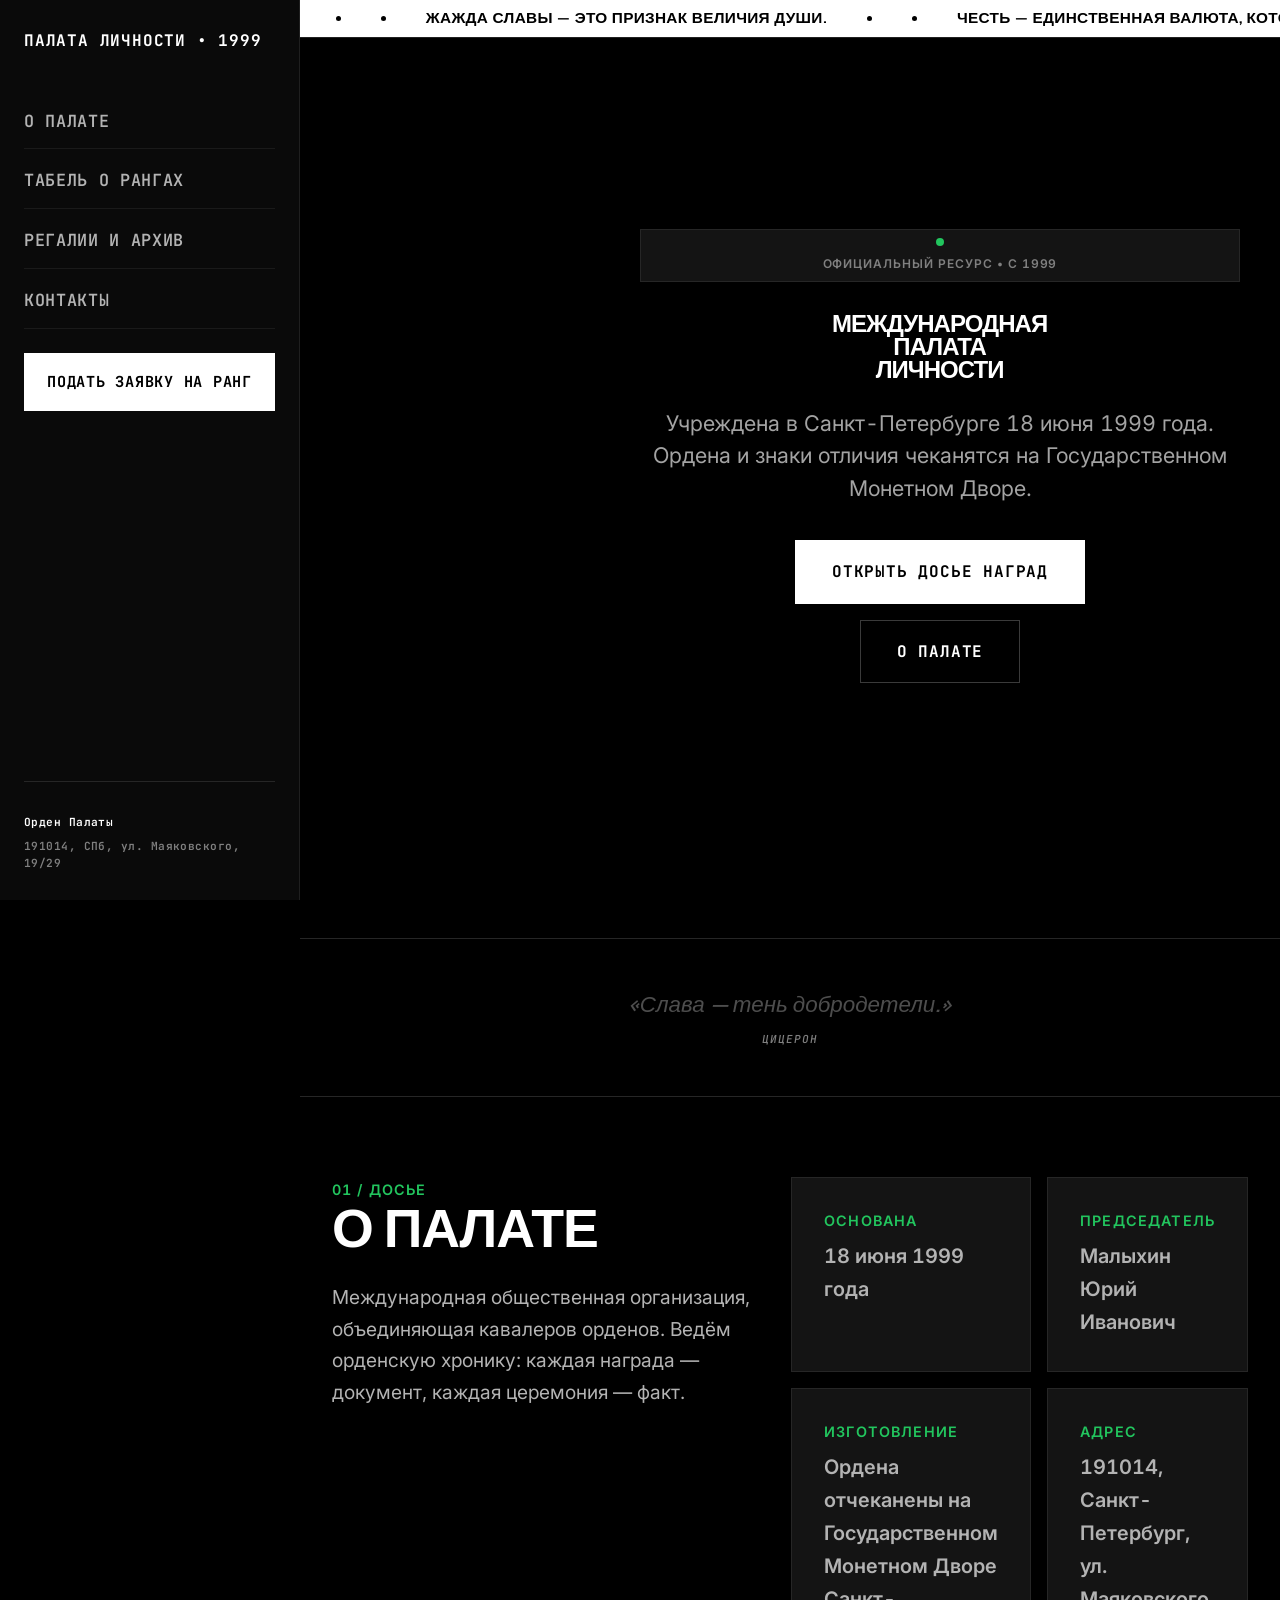
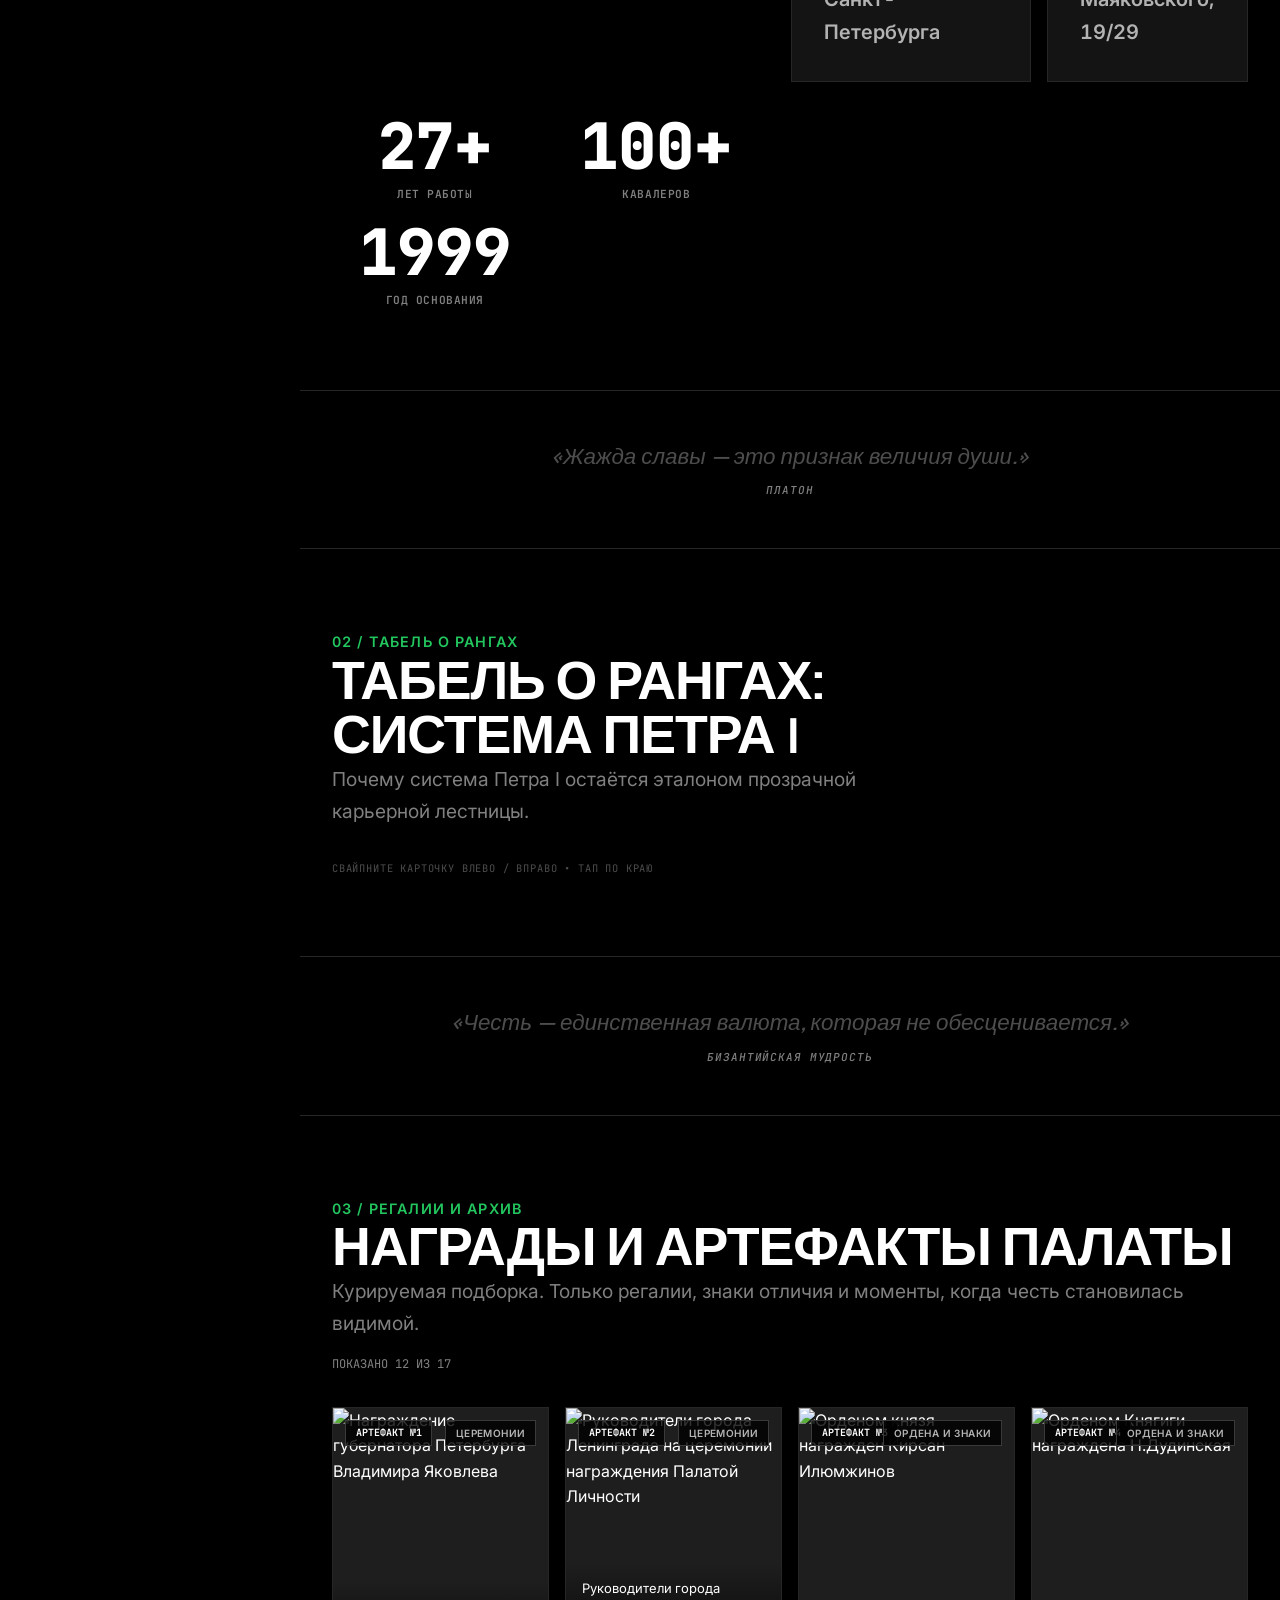
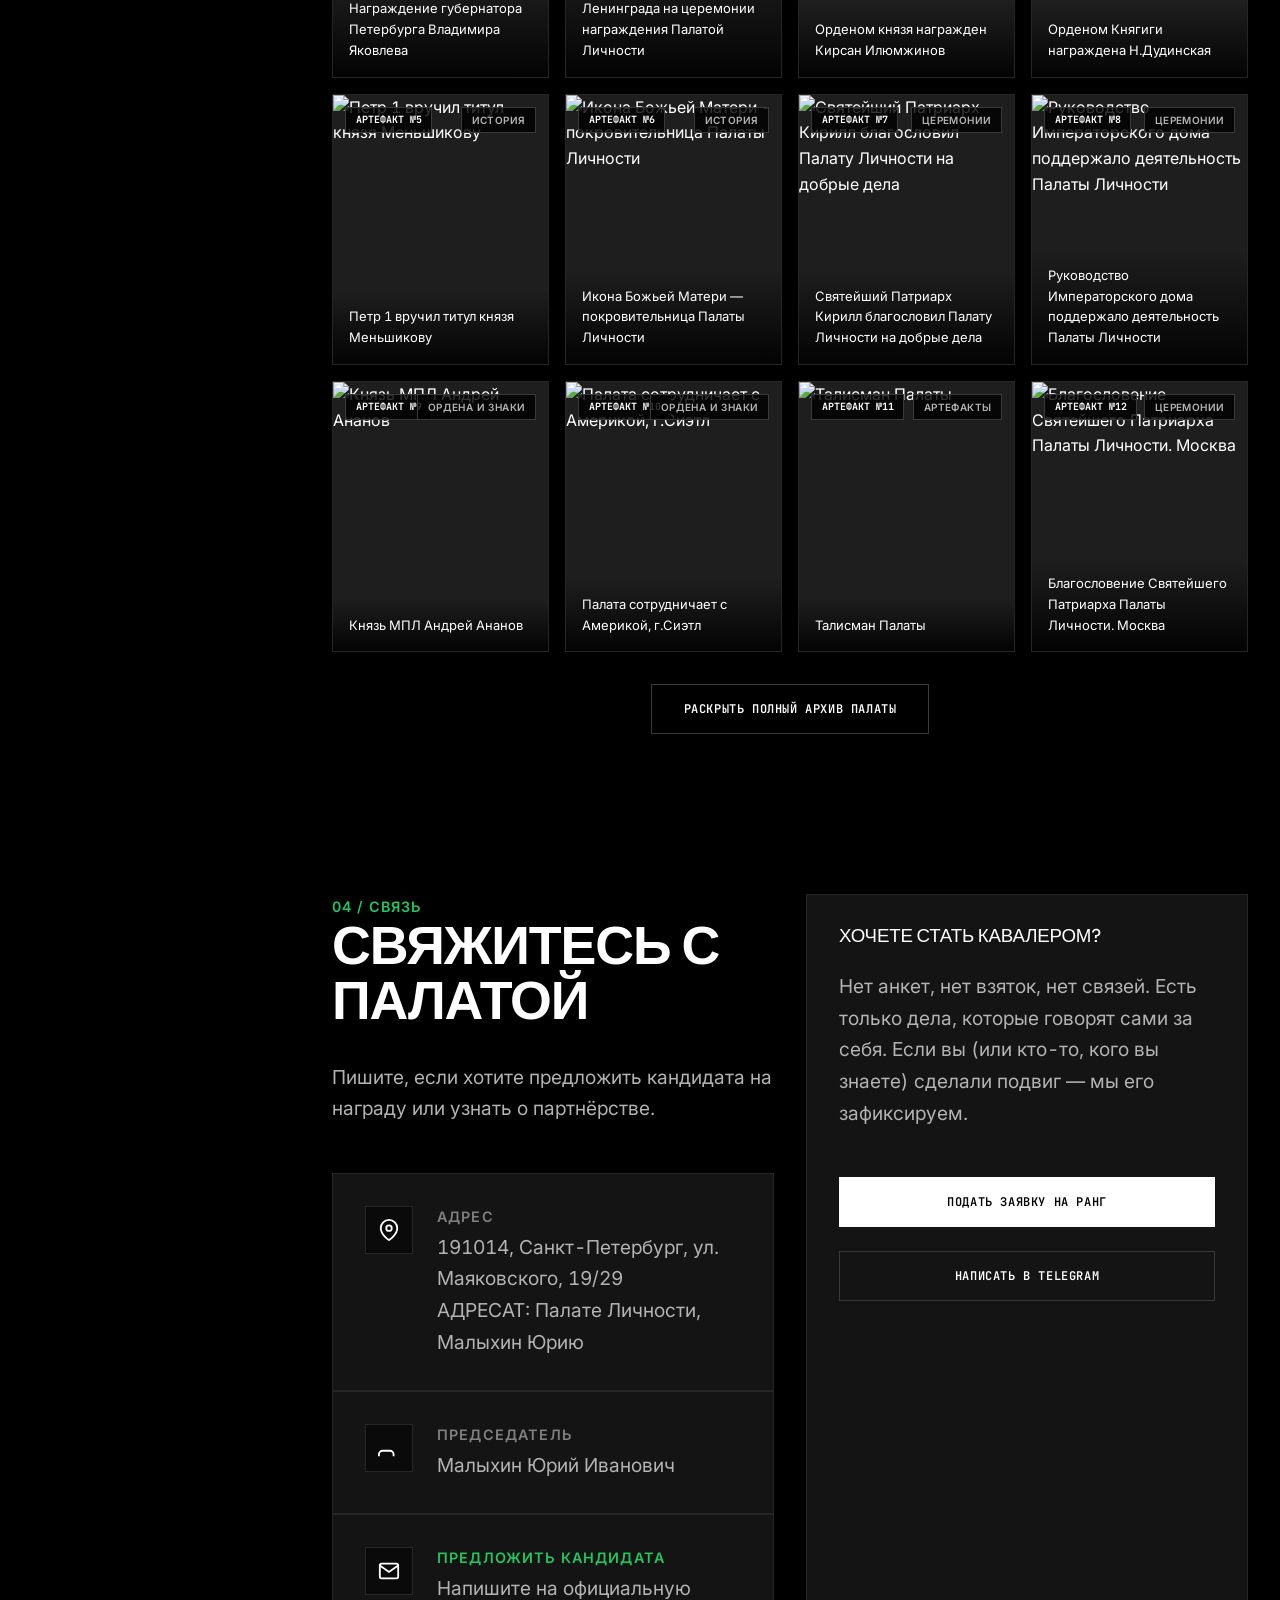
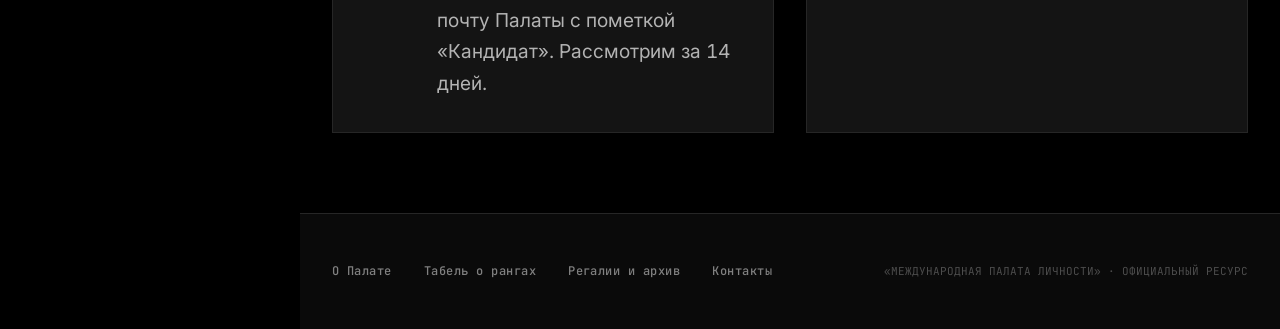
==== commit cc45d206: "Absolute final fix: PC hero center, lightbox image align & deploy Co-Authored-By: Claude <noreply@an" ====
--- a/index.html
+++ b/index.html
@@ -304,8 +304,8 @@
 /* ===== DESKTOP: massive first screen centered vertically + type scale ===== */
 @media (min-width: 1024px) {
   .hero {
-    margin-left: 280px !important;
-    width: calc(100% - 280px) !important;
+    margin-left: 300px !important;
+    width: calc(100% - 300px) !important;
     min-height: 100vh !important;
     display: flex !important;
     flex-direction: column !important;
@@ -317,12 +317,26 @@
     max-width: none !important;
   }
   .hero__content {
+    display: flex !important;
+    flex-direction: column !important;
+    align-items: center !important;
     text-align: center !important;
     padding: 0 !important;
     max-width: none !important;
     width: 100% !important;
     margin: 0 auto !important;
+  }
+  .hero__badge,
+  .hero__title,
+  .hero__lead,
+  .hero__cta {
+    margin-left: auto !important;
+    margin-right: auto !important;
+    display: flex !important;
+    flex-direction: column !important;
     align-items: center !important;
+    text-align: center !important;
+    width: 100% !important;
   }
   .hero__title .h1-text {
     font-size: clamp(4.2rem, 6vw, 7rem) !important;
@@ -666,22 +680,41 @@
   .lightbox { padding: 0; align-items: flex-start; justify-content: center; max-height: 100dvh; overflow-y: auto; }
   .lightbox__dossier { width: 100vw; max-height: 100dvh; overflow-y: auto; max-width: none; border: none; border-radius: 0; margin: 0; }
 }
-.lightbox__dossier__body { padding: 1.5rem; overflow-y: auto; flex: 1; display: flex; flex-direction: column; align-items: center; gap: 1rem; }
-.lightbox__dossier__header { background: var(--charcoal); border-bottom: 1px solid var(--border); padding: 1rem 1.5rem; display: flex; align-items: center; justify-content: space-between; }
-.lightbox__dossier__title { font-family: 'JetBrains Mono', monospace; font-weight: 700; font-size: 0.8125rem; letter-spacing: 0.04em; text-transform: uppercase; color: var(--white); }
-.lightbox__dossier__close { background: transparent; border: 1px solid var(--border); color: var(--white-50); padding: 0.4rem 0.8rem; font-family: 'JetBrains Mono', monospace; font-size: 0.7rem; cursor: pointer; transition: all 0.2s; }
-.lightbox__dossier__close:hover { border-color: var(--white); color: var(--white); }
-.lightbox__dossier__body { padding: 1.5rem; overflow-y: auto; flex: 1; display: flex; flex-direction: column; align-items: center; gap: 1rem; }
-@media (max-width: 1023px) {
-  .lightbox__dossier__body { padding: 1rem; overflow-y: auto; flex: 1; display: flex; flex-direction: column; align-items: center; gap: 1rem; }
-}
-.lightbox__img { max-width: 100%; max-height: 60vh; object-fit: contain; border: 1px solid var(--border); }
-@media (max-width: 1023px) {
-  .lightbox__img { max-height: 65dvh; width: auto; height: auto; max-width: 90vw; border: none; }
-}
-.lightbox__caption { font-family: 'Inter', sans-serif; font-size: 0.9rem; color: var(--white-70); text-align: center; max-width: 600px; }
-.lightbox__cat { font-family: 'JetBrains Mono', monospace; font-size: 0.6875rem; color: var(--white-50); text-transform: uppercase; letter-spacing: 0.06em; }
-.lightbox__dossier__footer { background: var(--charcoal); border-top: 1px solid var(--border); padding: 1rem 1.5rem; display: flex; align-items: center; justify-content: space-between; gap: 1rem; }
+.lightbox__dossier__body {
+  display: flex !important;
+  flex-direction: column !important;
+  align-items: center !important;
+  justify-content: center !important;
+  text-align: center !important;
+  width: 100% !important;
+  height: 100% !important;
+  box-sizing: border-box !important;
+  margin: auto !important;
+  padding: 1.5rem !important;
+  overflow-y: visible !important;
+}
+.lightbox__img {
+  max-width: 100% !important;
+  max-height: 62vh !important;
+  object-fit: contain !important;
+  display: block !important;
+  margin: 0 auto !important;
+  border-radius: 4px !important;
+  border: none !important;
+}
+.lightbox__caption {
+  text-align: center !important;
+  margin-top: 10px !important;
+  width: 100% !important;
+}
+.lightbox__dossier__footer {
+  display: flex !important;
+  align-items: center !important;
+  justify-content: space-between !important;
+  width: 100% !important;
+  max-width: 440px !important;
+  margin: 14px auto 0 auto !important;
+}
 @media (max-width: 1023px) {
   .lightbox__dossier__footer {
     position: fixed; bottom: 0; left: 0; right: 0; z-index: 60;
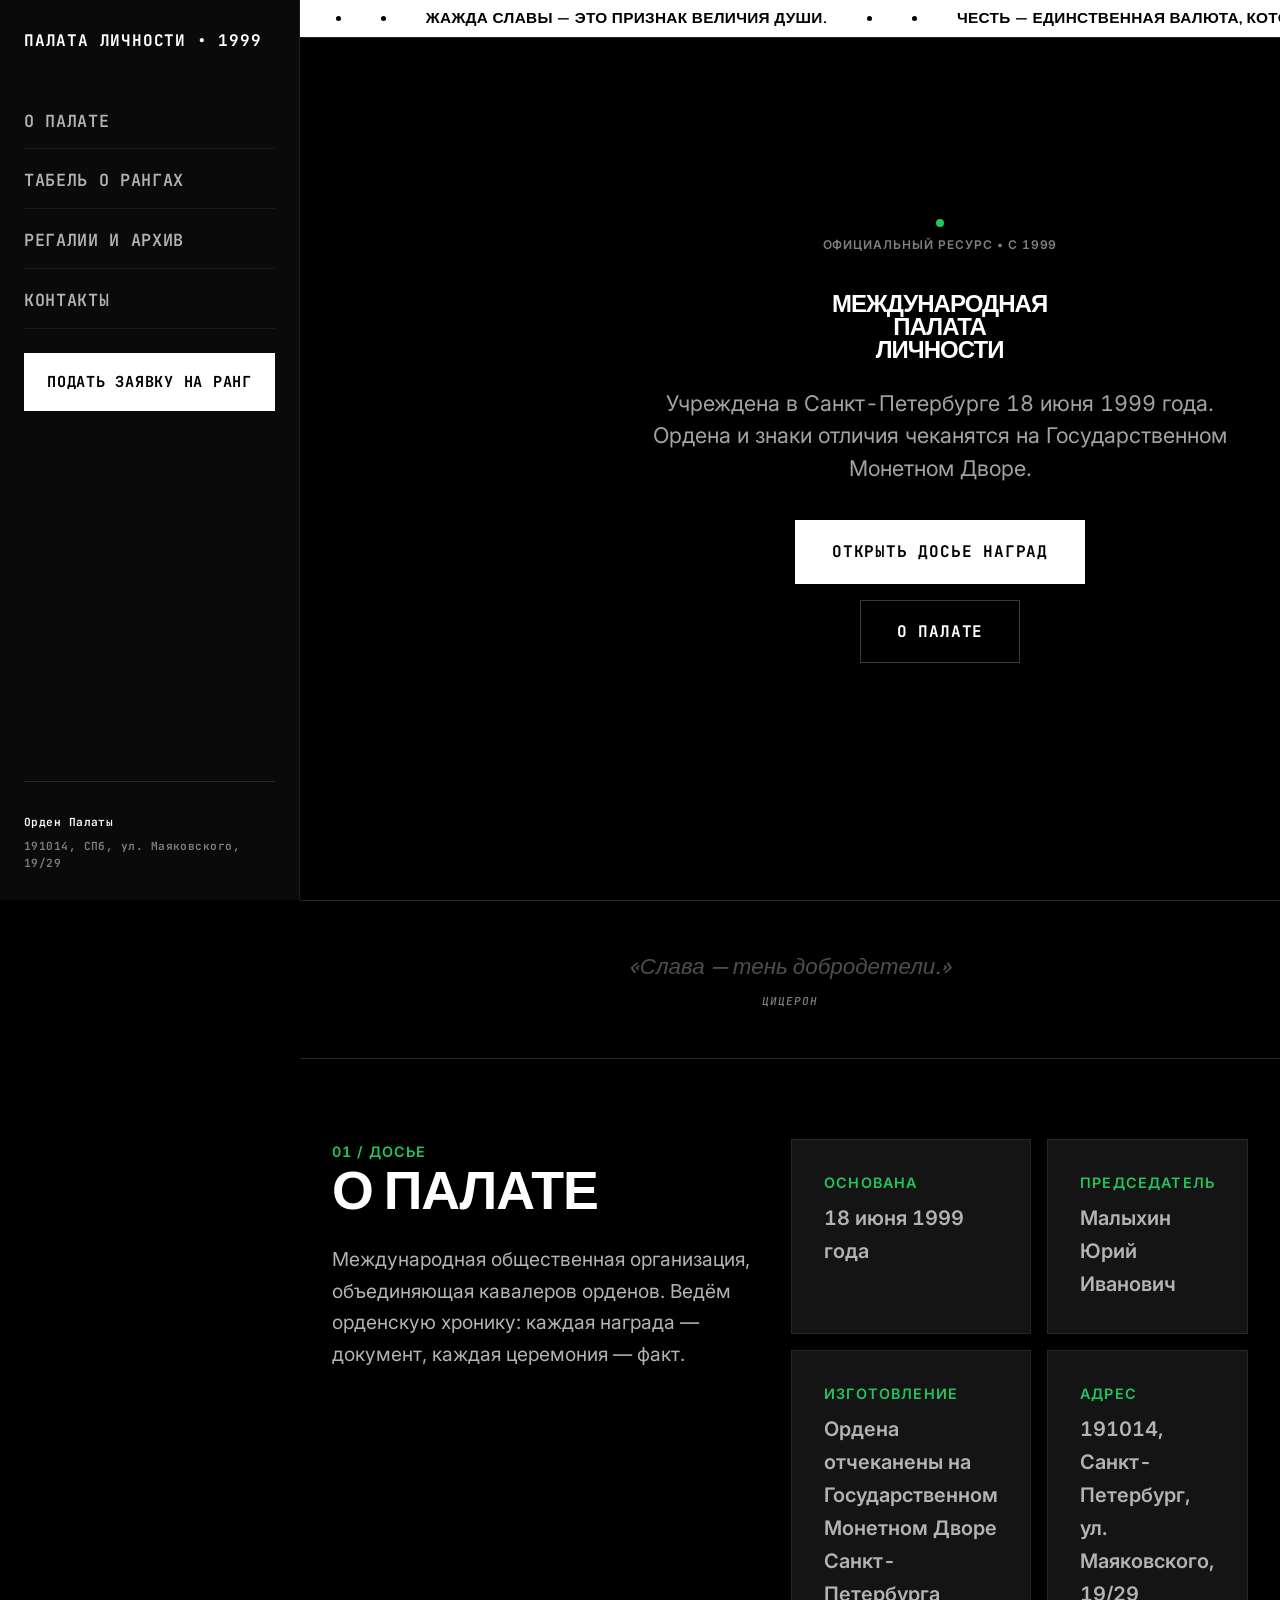
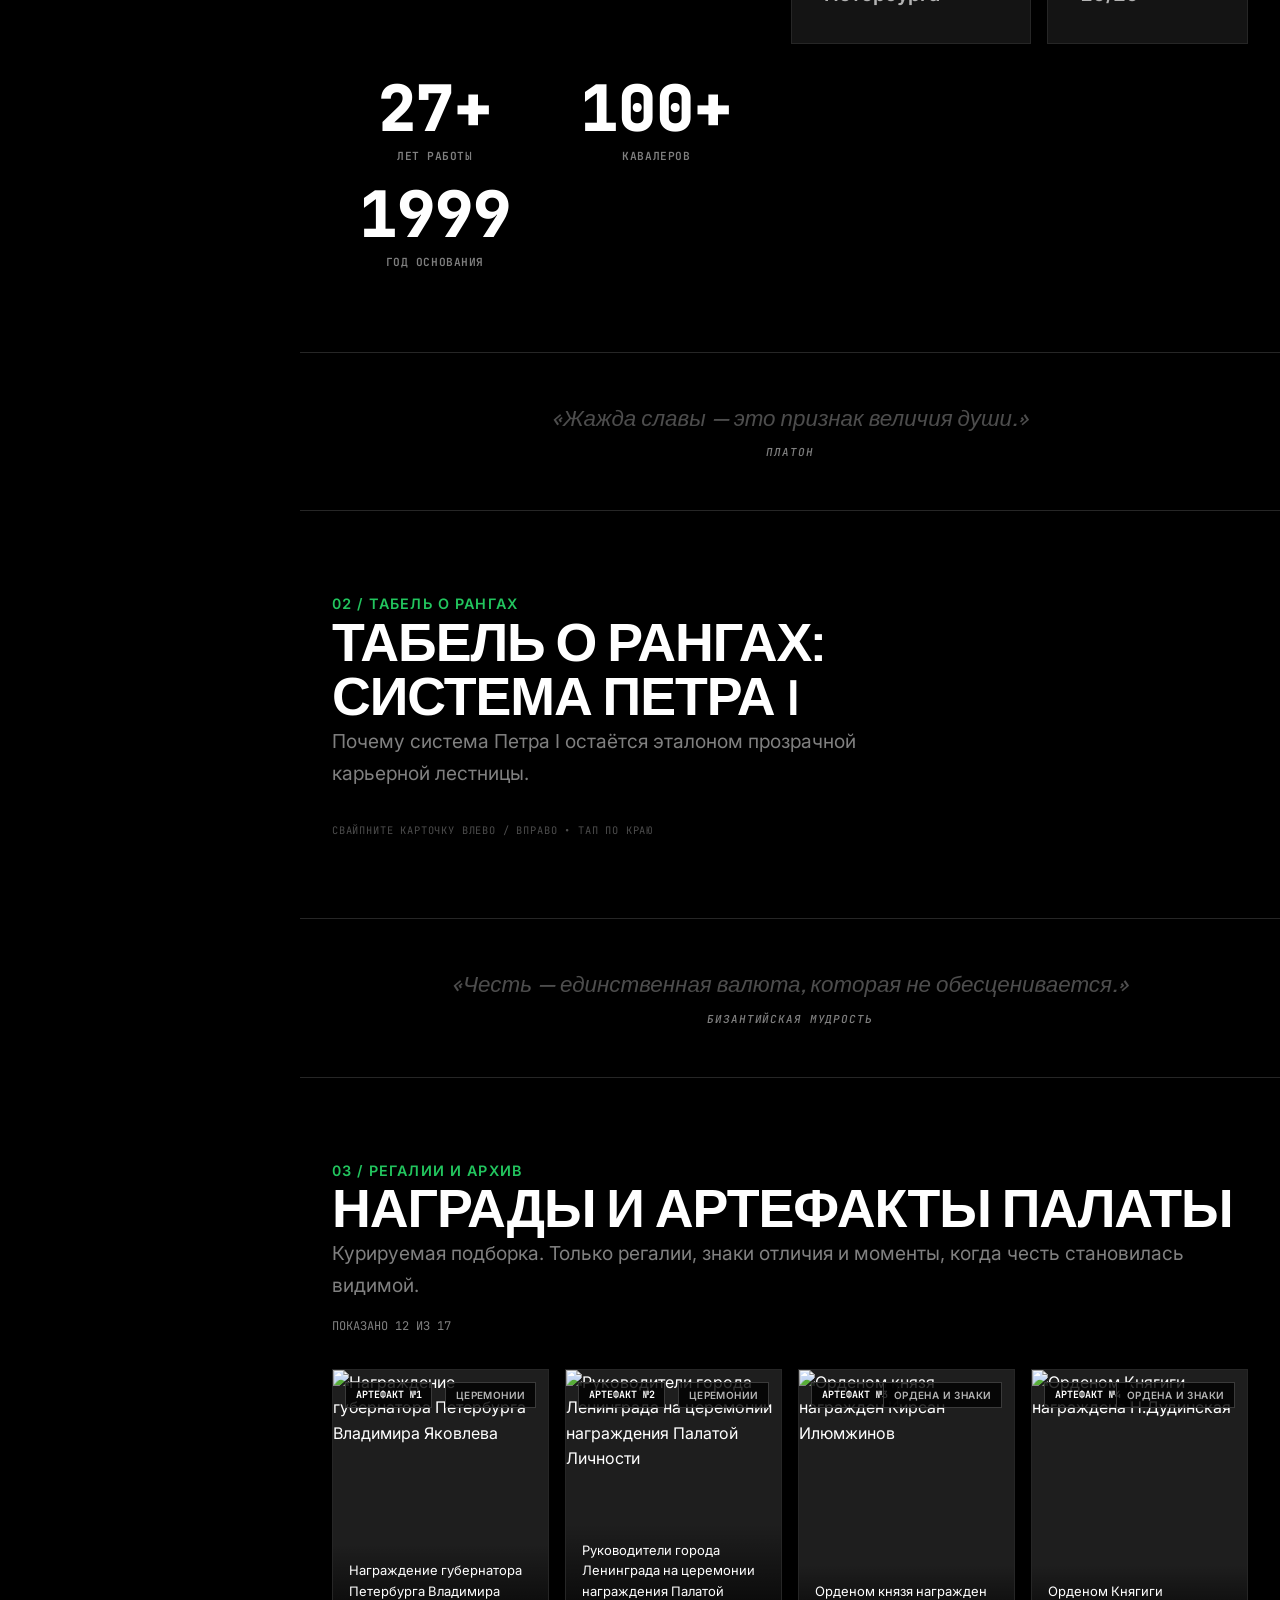
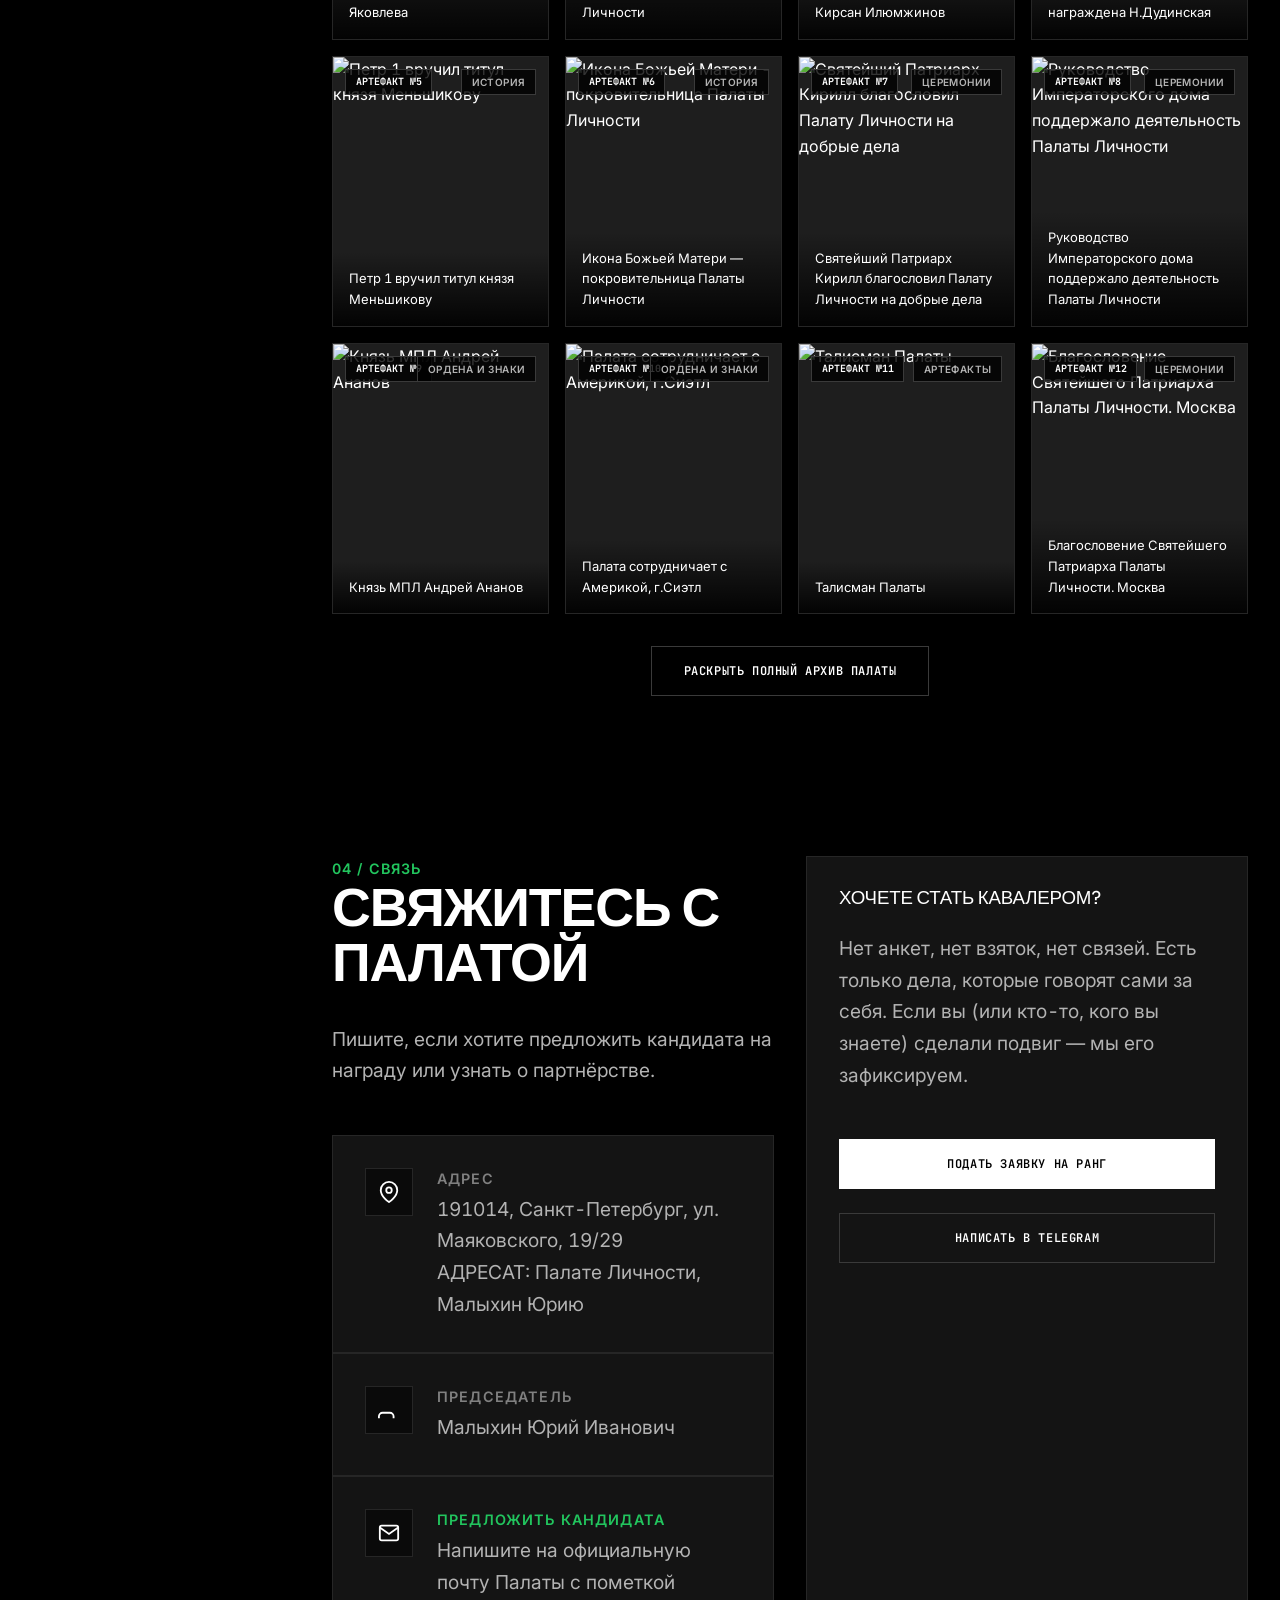
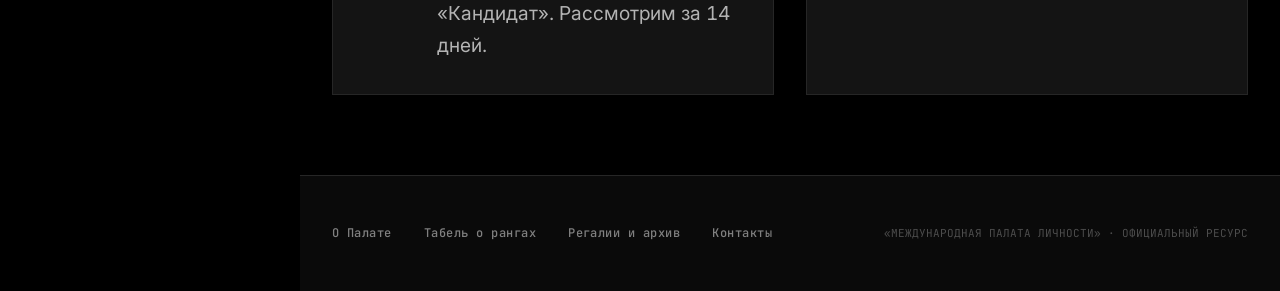
==== commit c85d1e70: "Remove grey box above badge and perfect PC hero centering - Removed background/border from .hero__ba" ====
--- a/index.html
+++ b/index.html
@@ -306,7 +306,7 @@
   .hero {
     margin-left: 300px !important;
     width: calc(100% - 300px) !important;
-    min-height: 100vh !important;
+    min-height: calc(100vh - 38px) !important;
     display: flex !important;
     flex-direction: column !important;
     justify-content: center !important;
@@ -502,7 +502,7 @@
 }
 .hero__glow { position: absolute; inset: 0; background: radial-gradient(circle at 30% 50%, rgba(34, 197, 94, 0.08), transparent 65%); pointer-events: none; z-index: 0; }
 .hero__content { position: relative; z-index: 1; text-align: left; max-width: 900px; padding: 2rem; }
-.hero__badge { display: inline-flex; align-items: center; gap: 0.5rem; background: var(--graphite); border: 1px solid var(--border); padding: 0.5rem 1rem; font-size: 0.75rem; font-weight: 600; letter-spacing: 0.08em; text-transform: uppercase; color: var(--white-50); margin-bottom: 2rem; }
+.hero__badge { display: inline-flex; align-items: center; gap: 0.5rem; padding: 0.5rem 1rem; font-size: 0.75rem; font-weight: 600; letter-spacing: 0.08em; text-transform: uppercase; color: var(--white-50); margin-bottom: 2rem; }
 .hero__badge::before { content: ''; width: 8px; height: 8px; background: var(--accent); border-radius: 50%; animation: pulse 2s infinite; }
 @keyframes pulse { 0%,100% { opacity: 1; } 50% { opacity: 0.4; } }
 .hero__title { margin-bottom: 1.5rem; }
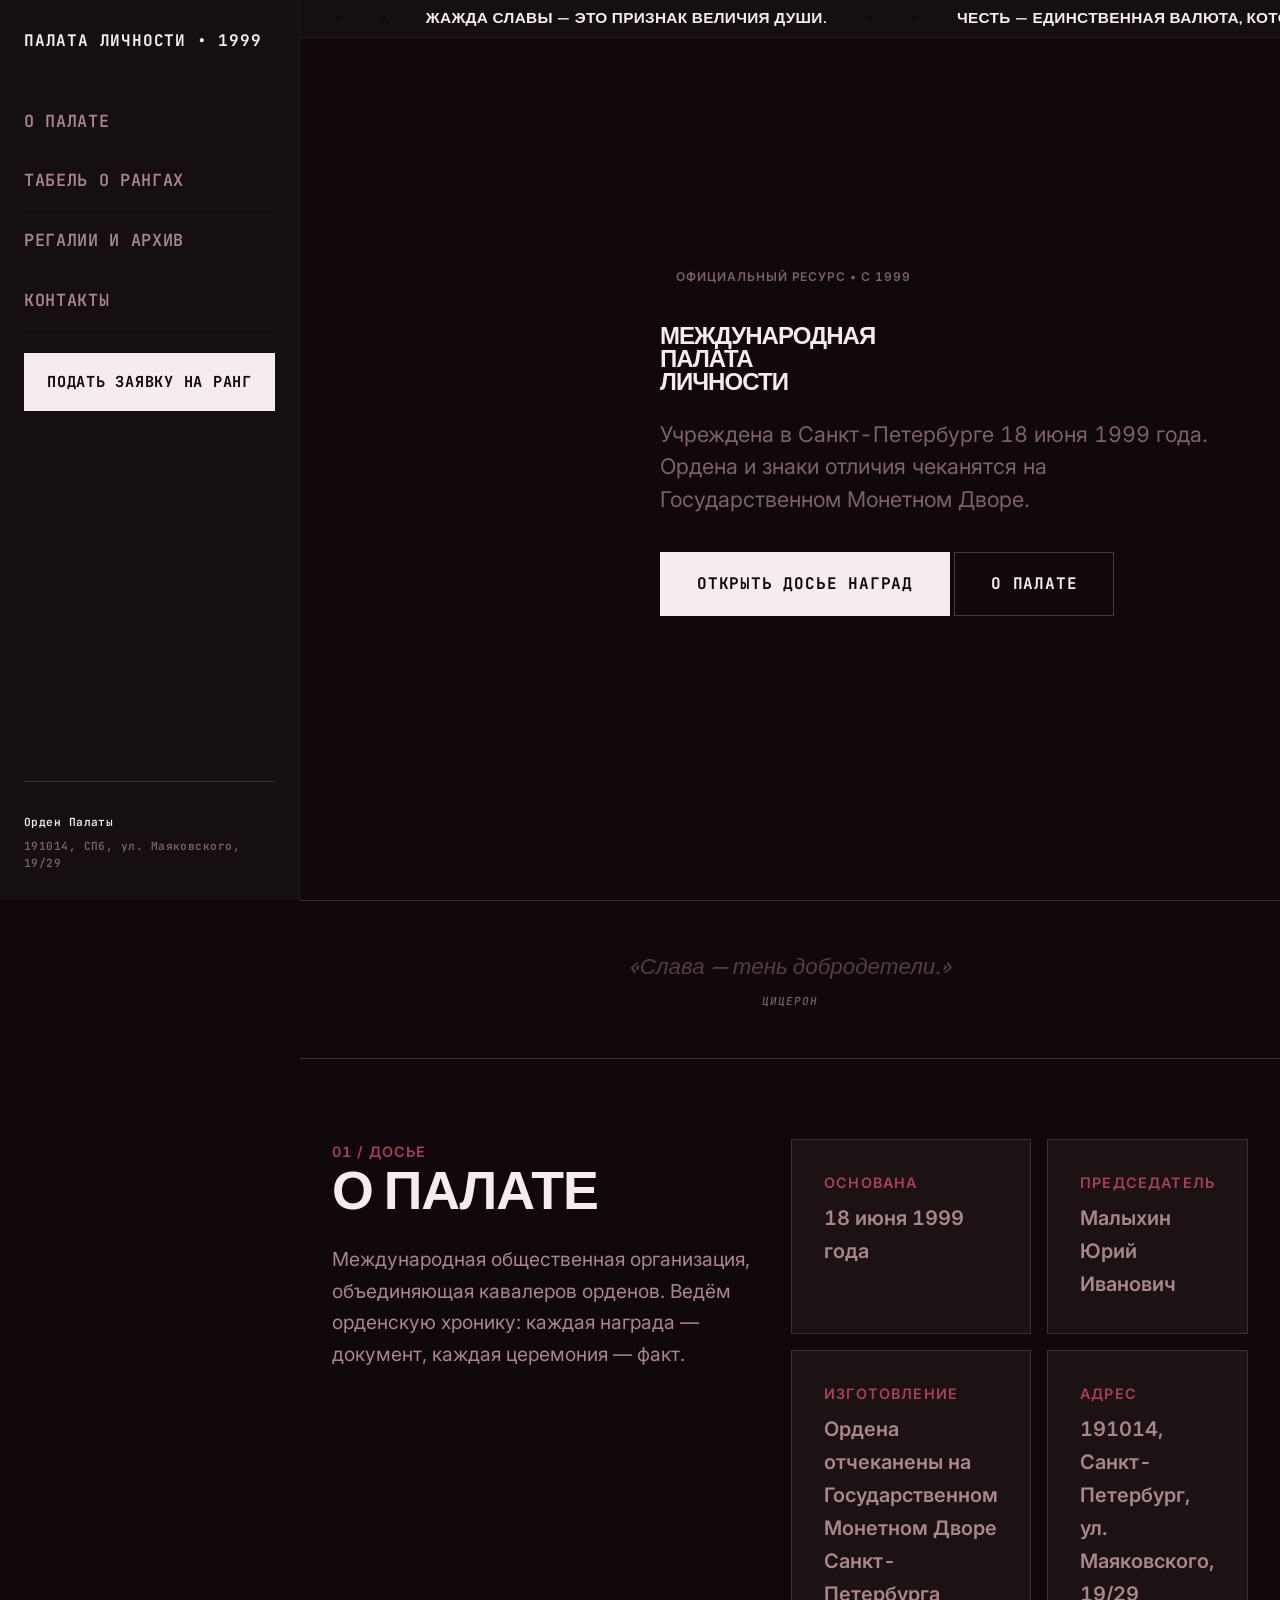
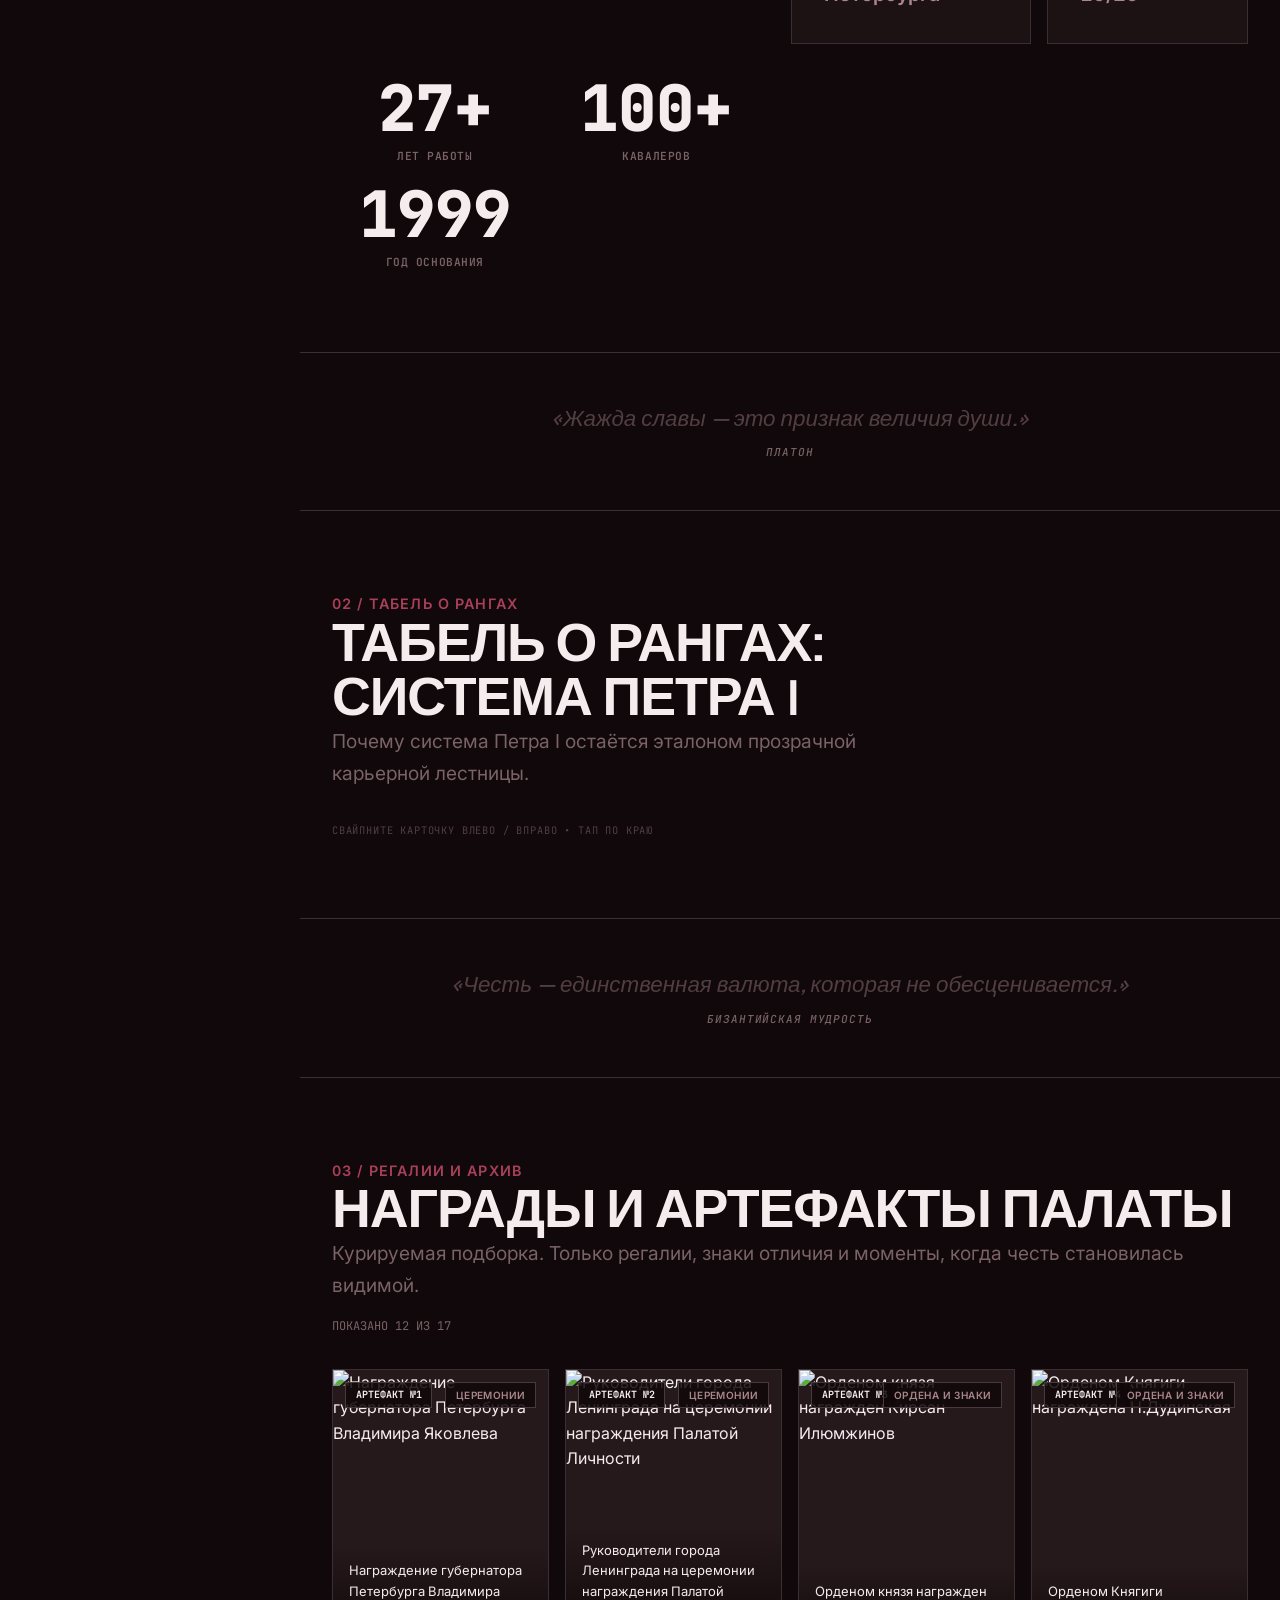
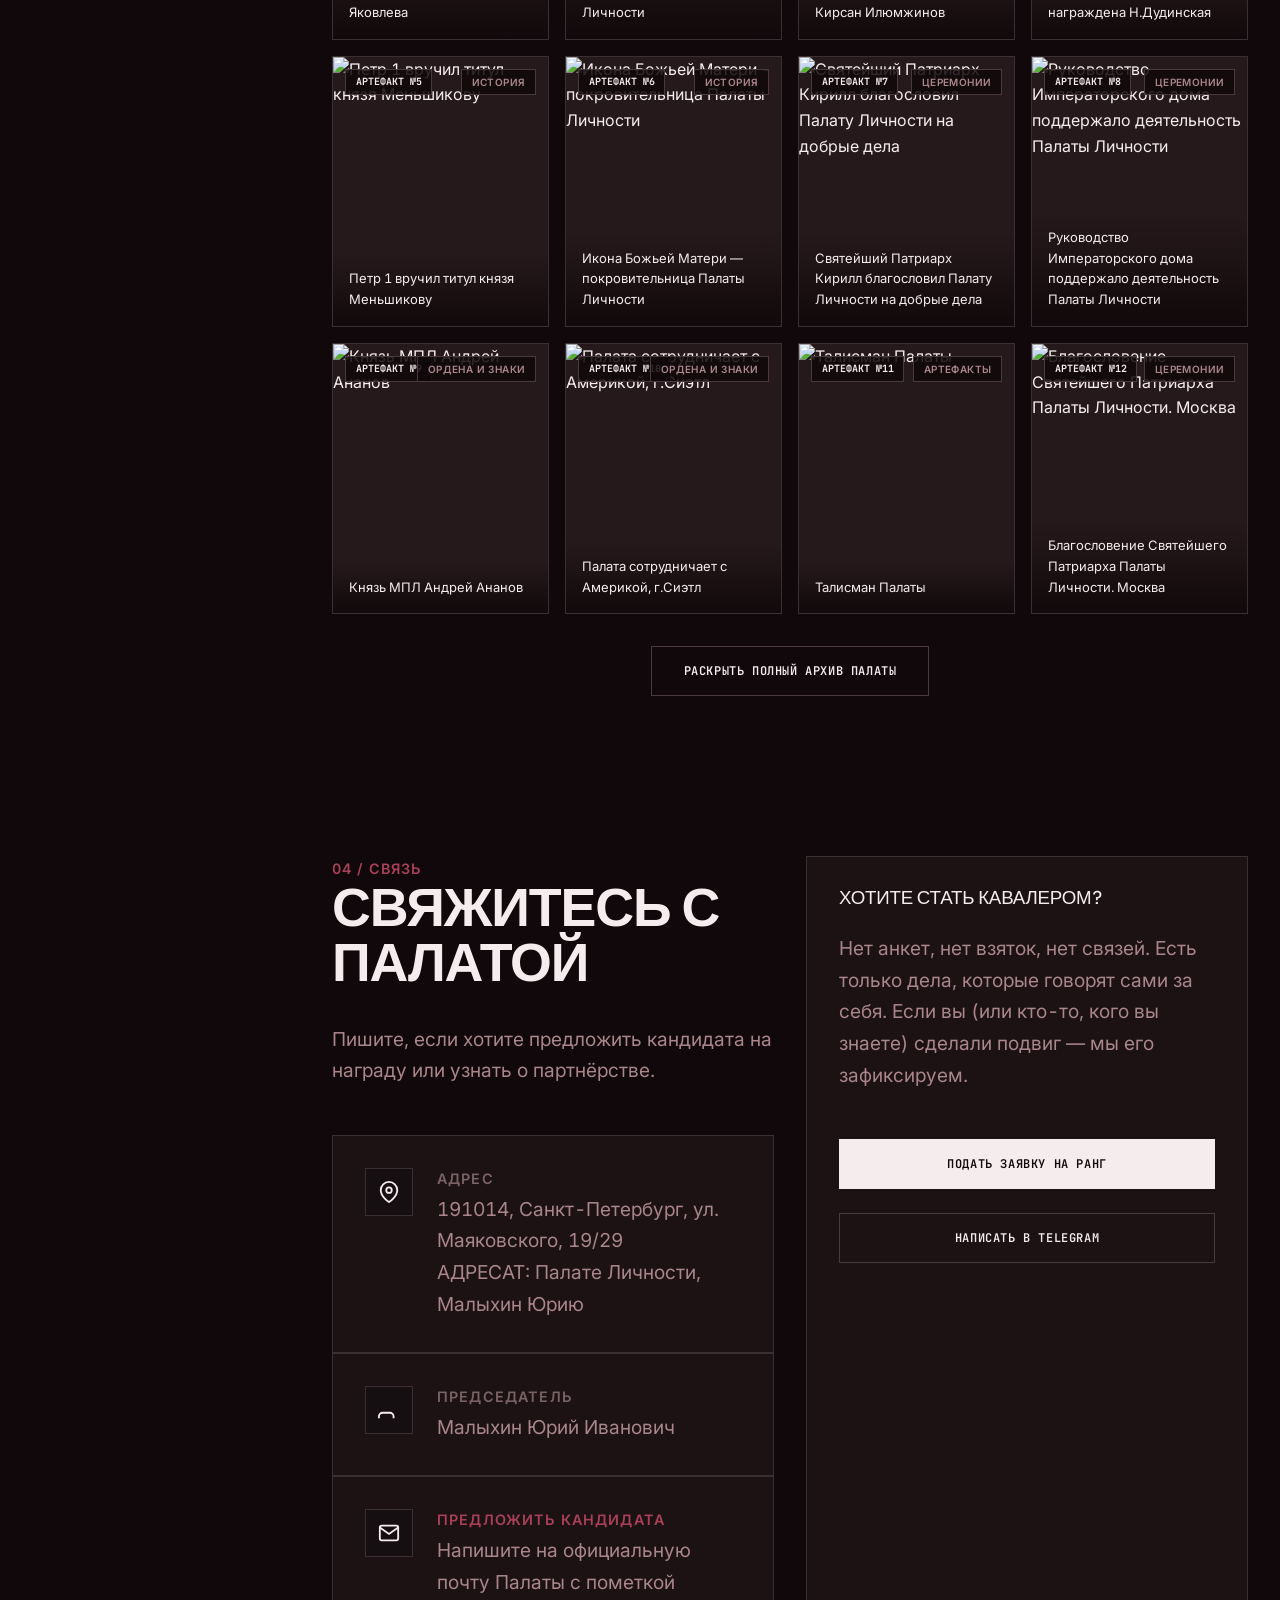
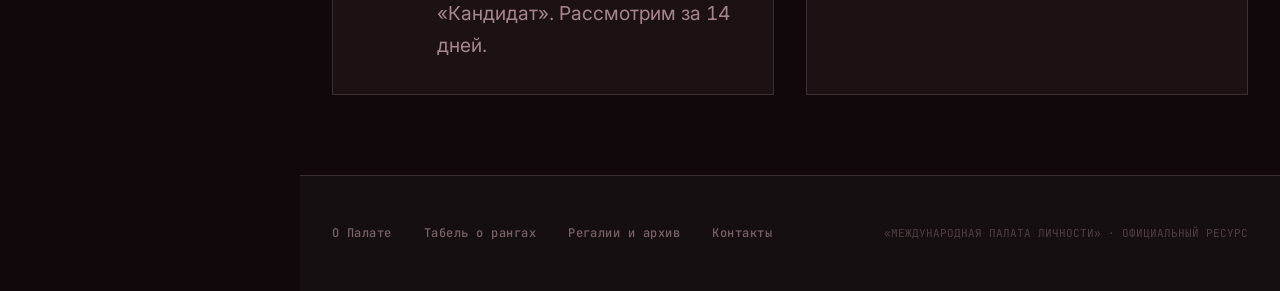
==== commit c1274039: "Add files via upload" ====
--- a/index.html
+++ b/index.html
@@ -1,1359 +1,1356 @@
-<!DOCTYPE html>
-<html lang="ru-RU">
-<head>
-<meta charset="UTF-8">
-<meta name="viewport" content="width=device-width, initial-scale=1.0, maximum-scale=1.0, user-scalable=no">
-<meta name="theme-color" content="#000000">
-<title>«Международная палата личности» — Ордена. Честь. Масштаб.</title>
-<meta name="description" content="Официальный сайт Международной палаты личности. Ордена, церемонии, Табель о рангах, кавалеры.">
-<meta name="author" content="Малыхин Юрий Иванович">
-<link rel="icon" type="image/svg+xml" href="data:image/svg+xml,%3Csvg xmlns='http://www.w3.org/2000/svg' viewBox='0 0 100 100'%3E%3Ccircle cx='50' cy='50' r='45' fill='none' stroke='white' stroke-width='4'/%3E%3C/svg%3e">
-<link rel="preconnect" href="https://fonts.googleapis.com">
-<link rel="preconnect" href="https://fonts.gstatic.com" crossorigin>
-<link href="https://fonts.googleapis.com/css2?family=Syne:wght@400;500;600;700;800&family=Inter:wght@400;500;600;700&family=JetBrains+Mono:wght@400;500;700&display=swap" rel="stylesheet">
-<style>
-
-:root {
-  --black: #000000;
-  --charcoal: #0A0A0A;
-  --graphite: #141414;
-  --graphite-2: #1E1E1E;
-  --border: #262626;
-  --border-bright: #3A3A3A;
-  --white: #FFFFFF;
-  --white-90: #E6E6E6;
-  --white-70: #B3B3B3;
-  --white-50: #808080;
-  --white-30: #4D4D4D;
-  --accent: #22c55e;
-}
-
-* { box-sizing: border-box; margin: 0; padding: 0; }
-
-html {
-  scroll-behavior: smooth;
-  background: var(--black);
-  overflow-x: hidden;
-  max-width: 100vw;
-}
-
-html, body {
-  margin: 0;
-  padding: 0;
-  overflow-x: hidden;
-  max-width: 100vw;
-}
-
-body {
-  font-family: 'Inter', system-ui, -apple-system, sans-serif;
-  background: var(--black);
-  color: var(--white);
-  line-height: 1.6;
-  -webkit-font-smoothing: antialiased;
-  font-variant-numeric: lining-nums tabular-nums;
-  font-feature-settings: "lnum" 1, "tnum" 1;
-}
-
-body, h1, h2, h3, h4, h5, h6, span, div, p, td, th {
-  font-variant-numeric: lining-nums tabular-nums;
-  font-feature-settings: "lnum" 1, "tnum" 1;
-}
-
-.mono { font-family: 'JetBrains Mono', 'Courier New', monospace; }
-
-/* ===== TYPOGRAPHY ===== */
-.display-mega {
-  font-family: 'Syne', sans-serif;
-  font-weight: 800;
-  line-height: 0.95;
-  letter-spacing: -0.04em;
-  text-transform: uppercase;
-}
-.display-xl {
-  font-family: 'Syne', sans-serif;
-  font-weight: 700;
-  line-height: 0.92;
-  letter-spacing: -0.03em;
-  text-transform: uppercase;
-}
-.display-lg {
-  font-family: 'Syne', sans-serif;
-  font-weight: 600;
-  line-height: 0.96;
-  letter-spacing: -0.02em;
-  text-transform: uppercase;
-}
-.display-md {
-  font-family: 'Syne', sans-serif;
-  font-weight: 500;
-  line-height: 1.05;
-  letter-spacing: -0.01em;
-}
-.body-lg { font-size: clamp(1rem, 1.5vw, 1.25rem); line-height: 1.7; }
-.body { font-size: 1rem; line-height: 1.65; }
-.body-sm { font-size: 0.875rem; line-height: 1.6; }
-.caption { font-size: 0.75rem; line-height: 1.5; letter-spacing: 0.08em; text-transform: uppercase; font-weight: 500; }
-
-/* ===== UTILITIES ===== */
-.container { width: 100%; max-width: 1440px; margin: 0 auto; padding: 0 2rem; }
-@media (max-width: 1023px) { .container { padding: 0 1rem; } }
-
-.section { padding: 5rem 0; }
-@media (max-width: 1023px) { .section { padding: 3rem 0; } }
-
-.grid { display: grid; gap: 1rem; }
-.grid-2 { grid-template-columns: repeat(2, 1fr); }
-.grid-3 { grid-template-columns: repeat(3, 1fr); }
-.grid-4 { grid-template-columns: repeat(4, 1fr); }
-@media (max-width: 1024px) { .grid-4 { grid-template-columns: repeat(2, 1fr); } }
-@media (max-width: 1023px) { .grid-2, .grid-3, .grid-4 { grid-template-columns: repeat(2, 1fr); } }
-@media (max-width: 640px) { .grid-2, .grid-3, .grid-4 { grid-template-columns: 1fr; } }
-
-.flex { display: flex; }
-.flex-col { flex-direction: column; }
-.items-center { align-items: center; }
-.justify-center { justify-content: center; }
-.justify-between { justify-content: space-between; }
-.gap-1 { gap: 0.5rem; }
-.gap-2 { gap: 1rem; }
-.gap-3 { gap: 1.5rem; }
-.gap-4 { gap: 2rem; }
-
-.text-center { text-align: center; }
-.text-left { text-align: left; }
-
-.w-full { width: 100%; }
-
-.relative { position: relative; }
-.absolute { position: absolute; }
-.fixed { position: fixed; }
-.sticky { position: sticky; }
-.inset-0 { inset: 0; }
-.z-10 { z-index: 10; }
-.z-20 { z-index: 20; }
-.z-50 { z-index: 50; }
-.z-1000 { z-index: 1000; }
-
-.overflow-hidden { overflow: hidden; }
-
-.border { border: 1px solid var(--border); }
-.border-b { border-bottom: 1px solid var(--border); }
-
-.bg-charcoal { background: var(--charcoal); }
-.bg-graphite { background: var(--graphite); }
-
-.p-4 { padding: 1.5rem; }
-.p-6 { padding: 2rem; }
-.px-4 { padding-left: 1.5rem; padding-right: 1.5rem; }
-
-.mb-4 { margin-bottom: 1.5rem; }
-.mb-6 { margin-bottom: 2rem; }
-.mb-8 { margin-bottom: 3rem; }
-
-.opacity-50 { opacity: 0.5; }
-
-.text-white { color: var(--white); }
-.text-accent { color: var(--accent); }
-.text-white-50 { color: var(--white-50); }
-.text-white-70 { color: var(--white-70); }
-.text-white-30 { color: var(--white-30); }
-
-/* ===== MOBILE: zero horizontal overflow (320-430px) ===== */
-@media (max-width: 430px) {
-  html, body {
-    overflow-x: hidden !important;
-    max-width: 100vw !important;
-    width: 100% !important;
-  }
-  body { margin-left: 0 !important; padding-left: 0 !important; }
-  h1, h2, h3, .display-mega, .display-lg, .display-xl {
-    word-break: normal !important;
-    overflow-wrap: break-word !important;
-    hyphens: auto !important;
-  }
-  .display-mega { font-size: clamp(1.6rem, 10vw, 2.6rem) !important; line-height: 1.05; }
-  .display-lg { font-size: clamp(1.2rem, 8vw, 1.8rem) !important; }
-  .display-md { font-size: clamp(1rem, 7vw, 1.4rem) !important; }
-}
-
-/* ===== MARQUEE (seamless, always running) ===== */
-.marquee {
-  overflow: hidden;
-  white-space: nowrap;
-  display: flex;
-  background: #ffffff;
-  color: #000000;
-  height: 38px;
-  align-items: center;
-  border-bottom: 1px solid #222;
-  font-family: 'Syne', sans-serif;
-  font-weight: 600;
-  font-size: clamp(0.8rem, 1.2vw, 1rem);
-  letter-spacing: 0.02em;
-  text-transform: uppercase;
-}
-.marquee-track {
-  display: inline-flex;
-  align-items: center;
-  width: max-content;
-  will-change: transform;
-  animation: palataMarquee 28s linear infinite !important;
-}
-.marquee:hover .marquee-track { animation-play-state: paused; }
-@keyframes palataMarquee {
-  0% { transform: translate3d(0, 0, 0); }
-  100% { transform: translate3d(-50%, 0, 0); }
-}
-.marquee__item { display: inline-flex; align-items: center; gap: 2.5rem; padding-right: 2.5rem; }
-.marquee__dot { width: 5px; height: 5px; background: var(--black); border-radius: 50%; flex-shrink: 0; }
-
-/* ===== DESKTOP LAYOUT: fixed left sidebar only ===== */
-.desktop-layout {
-  display: flex;
-  min-height: 100vh;
-}
-.sidebar {
-  position: fixed;
-  top: 0; left: 0; bottom: 0;
-  width: 300px;
-  z-index: 40;
-  display: flex;
-  flex-direction: column;
-  justify-content: space-between;
-  background: #0a0a0a;
-  border-right: 1px solid #1f1f1f;
-  padding: 28px 24px;
-}
-.main-content {
-  margin-left: 300px;
-  width: calc(100% - 300px);
-  min-height: 100vh;
-}
-
-.sidebar__title {
-  font-family: 'JetBrains Mono', monospace;
-  font-weight: 700;
-  font-size: 1rem;
-  letter-spacing: 0.05em;
-  color: var(--white);
-  margin-bottom: 2.5rem;
-}
-.sidebar__nav {
-  display: flex;
-  flex-direction: column;
-  gap: 0.25rem;
-}
-.sidebar__link {
-  color: var(--white-70);
-  font-family: 'JetBrains Mono', monospace;
-  font-size: 1.05rem !important;
-  font-weight: 600;
-  letter-spacing: 0.04em;
-  text-transform: uppercase;
-  text-decoration: none;
-  transition: color 0.2s;
-  display: block;
-  padding: 14px 0;
-  border-bottom: 1px solid #1a1a1a;
-}
-.sidebar__link:hover { color: var(--white); }
-.sidebar__apply {
-  background: var(--white);
-  color: var(--black);
-  border: 1px solid var(--white);
-  padding: 16px 20px;
-  font-family: 'JetBrains Mono', monospace;
-  font-weight: 700;
-  font-size: 0.95rem;
-  letter-spacing: 0.05em;
-  text-transform: uppercase;
-  text-decoration: none;
-  text-align: center;
-  border-radius: 0;
-  cursor: pointer;
-  transition: all 0.2s;
-  margin-top: 24px;
-}
-.sidebar__order {
-  margin-top: auto;
-  padding-top: 2rem;
-  border-top: 1px solid var(--border);
-  font-family: 'JetBrains Mono', monospace;
-  font-size: 0.7rem;
-  font-weight: 600;
-  letter-spacing: 0.04em;
-  color: var(--white-50);
-  line-height: 1.5;
-}
-.sidebar__order .sidebar__order-text {
-  color: var(--white);
-  display: block;
-  margin-bottom: 0.5rem;
-}
-
-/* ===== DESKTOP: hide top header & mobile bars ===== */
-@media (min-width: 1024px) {
-  .header, .mobile-topbar, .mobile-dock, .mobile-menu-btn,
-  .rank-story, .about-grid-mobile, .stat-mobile, .fact-card-mobile,
-  .filter-mobile-wrap { display: none !important; }
-  .desktop-layout { display: flex; }
-  .main-content { margin-left: 300px; width: calc(100% - 300px); }
-  .sidebar { display: flex !important; }
-}
-
-/* ===== DESKTOP: massive first screen centered vertically + type scale ===== */
-@media (min-width: 1024px) {
-  .hero {
-    margin-left: 300px !important;
-    width: calc(100% - 300px) !important;
-    min-height: calc(100vh - 38px) !important;
-    display: flex !important;
-    flex-direction: column !important;
-    justify-content: center !important;
-    align-items: center !important;
-    text-align: center !important;
-    padding: 0 40px !important;
-    box-sizing: border-box !important;
-    max-width: none !important;
-  }
-  .hero__content {
-    display: flex !important;
-    flex-direction: column !important;
-    align-items: center !important;
-    text-align: center !important;
-    padding: 0 !important;
-    max-width: none !important;
-    width: 100% !important;
-    margin: 0 auto !important;
-  }
-  .hero__badge,
-  .hero__title,
-  .hero__lead,
-  .hero__cta {
-    margin-left: auto !important;
-    margin-right: auto !important;
-    display: flex !important;
-    flex-direction: column !important;
-    align-items: center !important;
-    text-align: center !important;
-    width: 100% !important;
-  }
-  .hero__title .h1-text {
-    font-size: clamp(4.2rem, 6vw, 7rem) !important;
-    line-height: 0.96 !important;
-    letter-spacing: -0.035em !important;
-  }
-  h2.display-lg { font-size: clamp(2.8rem, 4.2vw, 4.5rem) !important; line-height: 1.02 !important; }
-  .body, .body-lg { font-size: 1.2rem !important; line-height: 1.65 !important; }
-  .caption { font-size: 0.9rem !important; font-weight: 600 !important; }
-  .card > div.caption { font-size: 0.9rem !important; }
-  .card > div.body, .card > div.body-lg { font-size: 1.25rem !important; font-weight: 600 !important; }
-  .hero__cta .btn { padding: 18px 36px !important; font-size: 1rem !important; font-weight: 700 !important; }
-  .hero__lead {
-    font-size: 1.35rem !important;
-    line-height: 1.5 !important;
-    color: #a3a3a3 !important;
-    max-width: 720px !important;
-    margin: 24px 0 36px 0 !important;
-  }
-  .hero__glow {
-    position: absolute;
-    inset: 0;
-    background: radial-gradient(circle at 30% 50%, rgba(34, 197, 94, 0.08), transparent 65%);
-    pointer-events: none;
-    z-index: 0;
-  }
-}
-
-/* ===== MOBILE: hide sidebar, full-width content ===== */
-@media (max-width: 1023px) {
-  .sidebar { display: none !important; width: 0 !important; }
-  .main-content { margin-left: 0 !important; width: 100% !important; max-width: 100vw !important; overflow-x: hidden !important; padding: 72px 16px 96px 16px !important; box-sizing: border-box !important; }
-  .desktop-layout { display: block !important; }
-
-  /* Marquee visible right under the top bar on mobile */
-  .marquee { margin-top: 56px !important; }
-
-  /* Hero: strict vertical centering, content starts under marquee/top bar */
-  .hero {
-    min-height: 100svh !important;
-    display: flex !important;
-    flex-direction: column !important;
-    justify-content: center !important;
-    align-items: center !important;
-    text-align: center !important;
-    padding: 24px 16px 40px 16px !important;
-    box-sizing: border-box !important;
-  }
-  .hero__content { padding: 0 !important; max-width: 100% !important; text-align: center !important; align-items: center !important; width: 100% !important; }
-  .hero__title .h1-text {
-    font-size: clamp(1.5rem, 6.2vw, 2.4rem) !important;
-    line-height: 1.04 !important;
-    letter-spacing: -0.03em;
-    word-break: normal !important;
-    overflow-wrap: break-word !important;
-    hyphens: auto !important;
-  }
-  .hero__lead {
-    font-size: 1.05rem !important;
-    color: #a3a3a3 !important;
-    margin: 16px 0 24px 0 !important;
-    max-width: 100% !important;
-    word-break: normal !important;
-    overflow-wrap: break-word !important;
-    hyphens: auto !important;
-  }
-  .hero__cta .btn { width: 100% !important; justify-content: center !important; }
-}
-
-/* ===== MOBILE STICKY TOP BAR ===== */
-
-/* ===== MOBILE STICKY TOP BAR ===== */
-.mobile-topbar {
-  position: fixed;
-  top: 0; left: 0; right: 0;
-  height: 56px;
-  z-index: 50;
-  display: flex; align-items: center; justify-content: space-between;
-  padding: 0 16px;
-  background: rgba(10,10,10,0.9);
-  backdrop-filter: blur(12px);
-  border-bottom: 1px solid #1f1f1f;
-}
-.mobile-topbar__title {
-  font-family: 'JetBrains Mono', monospace;
-  font-weight: 700;
-  font-size: 0.85rem;
-  letter-spacing: 0.05em;
-  color: var(--white);
-}
-.mobile-topbar__rank-btn {
-  background: transparent;
-  border: 1px solid var(--border-bright);
-  color: var(--white);
-  padding: 0.35rem 0.9rem;
-  font-family: 'JetBrains Mono', monospace;
-  font-weight: 600;
-  font-size: 0.7rem;
-  letter-spacing: 0.04em;
-  text-transform: uppercase;
-  text-decoration: none;
-  border-radius: 0;
-  cursor: pointer;
-  transition: all 0.2s;
-}
-.mobile-topbar__rank-btn:hover, .mobile-topbar__rank-btn:active {
-  background: #22c55e;
-  color: #000000;
-  box-shadow: 0 0 25px rgba(34, 197, 94, 0.4);
-  border-color: #22c55e;
-}
-
-/* ===== MOBILE BOTTOM DOCK BAR ===== */
-.mobile-dock {
-  position: fixed;
-  bottom: 0; left: 0; right: 0;
-  height: 64px;
-  z-index: 50;
-  display: grid;
-  grid-template-columns: repeat(4, 1fr);
-  gap: 6px;
-  padding: 8px 12px calc(8px + env(safe-area-inset-bottom));
-  background: rgba(10,10,10,0.95);
-  backdrop-filter: blur(16px);
-  border-top: 1px solid #1f1f1f;
-}
-.mobile-dock__tab {
-  display: flex; flex-direction: column; align-items: center; gap: 0.25rem;
-  color: #e5e5e5 !important;
-  font-family: 'JetBrains Mono', monospace;
-  font-weight: 600;
-  font-size: 0.78rem !important;
-  letter-spacing: 0.05em;
-  text-transform: uppercase;
-  text-decoration: none;
-  padding: 0.35rem 0.5rem;
-  border-radius: 0;
-  transition: color 0.2s;
-}
-.mobile-dock__tab:hover, .mobile-dock__tab.active { color: var(--white); }
-.mobile-dock__tab--accent {
-  background: #22c55e;
-  color: #000000;
-  min-width: auto;
-  padding: 0.5rem 1rem;
-}
-.mobile-dock__tab--accent:hover, .mobile-dock__tab--accent:active {
-  background: #22c55e;
-  color: #000000;
-  box-shadow: 0 0 25px rgba(34, 197, 94, 0.4);
-  border-color: #22c55e;
-}
-
-/* ===== HERO ===== */
-.hero {
-  min-height: 100vh;
-  display: flex;
-  flex-direction: column;
-  justify-content: center;
-  align-items: flex-start;
-  position: relative;
-  padding-top: 72px;
-}
-.hero__glow { position: absolute; inset: 0; background: radial-gradient(circle at 30% 50%, rgba(34, 197, 94, 0.08), transparent 65%); pointer-events: none; z-index: 0; }
-.hero__content { position: relative; z-index: 1; text-align: left; max-width: 900px; padding: 2rem; }
-.hero__badge { display: inline-flex; align-items: center; gap: 0.5rem; padding: 0.5rem 1rem; font-size: 0.75rem; font-weight: 600; letter-spacing: 0.08em; text-transform: uppercase; color: var(--white-50); margin-bottom: 2rem; }
-.hero__badge::before { content: ''; width: 8px; height: 8px; background: var(--accent); border-radius: 50%; animation: pulse 2s infinite; }
-@keyframes pulse { 0%,100% { opacity: 1; } 50% { opacity: 0.4; } }
-.hero__title { margin-bottom: 1.5rem; }
-.hero__title .accent { color: var(--accent); }
-.hero__cta { display: flex; flex-wrap: wrap; gap: 1rem; margin-bottom: 4rem; }
-
-/* H1 sizes per spec */
-.hero__title .h1-text {
-  font-family: 'Syne', sans-serif;
-  font-weight: 800;
-  font-size: clamp(3rem, 5.2vw, 5.5rem);
-  line-height: 1.02;
-  letter-spacing: -0.03em;
-}
-@media (min-width: 1024px) {
-  .hero__title .h1-text {
-    font-size: clamp(4.2rem, 6vw, 7rem) !important;
-    line-height: 0.96 !important;
-    letter-spacing: -0.035em !important;
-  }
-}
-@media (max-width: 768px) {
-  .hero__title .h1-text {
-    font-size: clamp(1.85rem, 7.2vw, 2.8rem) !important;
-    line-height: 1.04 !important;
-    letter-spacing: -0.03em;
-  }
-}
-
-/* ===== BUTTONS ===== */
-.btn { display: inline-flex; align-items: center; justify-content: center; gap: 0.75rem; padding: 1rem 2rem; border-radius: 0; font-family: 'JetBrains Mono', monospace; font-weight: 600; font-size: 0.75rem; letter-spacing: 0.05em; text-transform: uppercase; text-decoration: none; transition: all 0.2s; border: 1px solid transparent; cursor: pointer; }
-.btn--primary { background: var(--white); color: var(--black); border-color: var(--white); }
-.btn--primary:hover { background: var(--white-90); }
-.btn--ghost { background: transparent; color: var(--white); border-color: var(--border-bright); }
-.btn--ghost:hover { border-color: var(--white); background: rgba(255,255,255,0.05); }
-.btn--apply {
-  background: var(--white);
-  color: var(--black);
-  border: 1px solid var(--white);
-  transition: all 0.2s;
-}
-.btn--apply:hover, .btn--apply:active {
-  background: #22c55e;
-  color: #000000;
-  box-shadow: 0 0 25px rgba(34, 197, 94, 0.4);
-  border-color: #22c55e;
-}
-
-/* Mobile: hero buttons full width */
-@media (max-width: 1023px) {
-  .hero__cta { flex-direction: column; align-items: stretch; }
-  .hero__cta .btn { width: 100%; justify-content: center; }
-}
-
-/* ===== CARDS ===== */
-.card { background: var(--graphite); border: 1px solid var(--border); padding: 2rem; transition: border-color 0.3s, transform 0.3s; }
-.card:hover { border-color: var(--white); transform: translateY(-4px); }
-
-/* ===== STATS (large numbers) ===== */
-.stat { text-align: center; }
-.stat__num {
-  font-family: 'JetBrains Mono', monospace;
-  font-weight: 800;
-  font-size: clamp(2.5rem, 5vw, 4.5rem);
-  color: #ffffff;
-  font-variant-numeric: lining-nums tabular-nums;
-  font-feature-settings: "lnum" 1, "tnum" 1;
-  line-height: 1;
-}
-.stat__label {
-  font-family: 'JetBrains Mono', monospace;
-  font-size: 0.7rem;
-  font-weight: 600;
-  letter-spacing: 0.05em;
-  text-transform: uppercase;
-  color: var(--white-50);
-  margin-top: 0.5rem;
-}
-
-/* ===== MOBILE ABOUT: 2x2 fact grid + 2x2 stats ===== */
-@media (max-width: 1023px) {
-  .about-grid-mobile { grid-template-columns: repeat(2, 1fr); gap: 10px; }
-  .stat-mobile__num {
-    font-family: 'JetBrains Mono', monospace;
-    font-weight: 800;
-    font-size: clamp(2.5rem, 5vw, 4.5rem);
-    color: #22c55e;
-    font-variant-numeric: lining-nums tabular-nums;
-    font-feature-settings: "lnum" 1, "tnum" 1;
-    line-height: 1;
-  }
-  .stat-mobile__label {
-    font-family: 'JetBrains Mono', monospace;
-    font-size: 0.65rem;
-    letter-spacing: 0.05em;
-    text-transform: uppercase;
-    color: var(--white-50);
-  }
-  .fact-card-mobile { background: var(--graphite); border: 1px solid var(--border); padding: 1rem 0.75rem; text-align: center; }
-  .fact-card-mobile__caption { font-family: 'JetBrains Mono', monospace; font-size: 0.625rem; letter-spacing: 0.05em; text-transform: uppercase; color: var(--white-50); margin-bottom: 0.5rem; }
-  .fact-card-mobile__value { font-family: 'JetBrains Mono', monospace; font-weight: 700; font-size: clamp(1rem, 5vw, 1.25rem); color: var(--white); word-break: break-word; overflow-wrap: break-word; }
-}
-
-/* ===== EPIGRAPH ===== */
-.epigraph { text-align: center; padding: 3rem 0; font-family: 'Syne', sans-serif; font-weight: 500; font-size: clamp(1.1rem, 2vw, 1.4rem); color: var(--white-30); font-style: italic; border-top: 1px solid var(--border); border-bottom: 1px solid var(--border); }
-.epigraph__text { margin-bottom: 0.5rem; }
-.epigraph__author { font-family: 'JetBrains Mono', monospace; font-size: 0.6875rem; letter-spacing: 0.08em; text-transform: uppercase; color: var(--white-50); }
-
-/* ===== ABOUT ===== */
-.about-dossier { max-width: 500px; }
-
-/* ===== TABLE OF RANKS ===== */
-.rank-card { background: var(--graphite); border: 1px solid var(--border); padding: 2.5rem; position: relative; overflow: hidden; }
-.rank-card::before { content: ''; position: absolute; top: 0; left: 0; right: 0; height: 2px; background: linear-gradient(90deg, var(--white), var(--white-50), var(--white)); background-size: 200% 100%; animation: shimmer 4s linear infinite; }
-@keyframes shimmer { 0% { background-position: 0% 50%; } 100% { background-position: 200% 50%; } }
-.rank-card__num { font-family: 'JetBrains Mono', monospace; font-weight: 700; font-size: 1.25rem; color: var(--white-50); margin-bottom: 1rem; }
-.rank-card__headline { font-family: 'Syne', sans-serif; font-weight: 600; font-size: clamp(1.1rem, 2vw, 1.5rem); line-height: 1.15; margin-bottom: 1rem; }
-.rank-card__body { color: var(--white-70); line-height: 1.8; }
-
-/* MOBILE ranks: fixed-height swipeable story cards */
-@media (max-width: 1023px) {
-  .rank-story { height: 340px; display: flex; flex-direction: column; }
-  .rank-card { padding: 1.5rem; height: 100%; display: flex; flex-direction: column; justify-content: center; }
-  .rank-card__headline { font-size: clamp(1.1rem, 5vw, 1.35rem); }
-  .rank-card__body { font-size: 0.9rem; line-height: 1.6; margin-bottom: 0; }
-  .rank-card__num { font-size: 1rem; margin-bottom: 0.75rem; }
-}
-.rank-swipe-hint {
-  font-family: 'JetBrains Mono', monospace; font-size: 0.65rem; color: var(--white-30);
-  text-transform: uppercase; letter-spacing: 0.08em; margin-top: 0.75rem;
-}
-
-/* ===== GALLERY CATALOG ===== */
-.gallery-header { display: flex; flex-wrap: wrap; gap: 1rem; margin-bottom: 2rem; align-items: center; }
-.gallery-counter { font-family: 'JetBrains Mono', monospace; font-size: 0.75rem; color: var(--white-50); }
-
-.gallery { display: grid; grid-template-columns: repeat(4, 1fr); gap: 1rem; }
-@media (max-width: 1024px) { .gallery { grid-template-columns: repeat(2, 1fr); } }
-@media (max-width: 1023px) { .gallery { grid-template-columns: repeat(2, 1fr); gap: 10px; } }
-
-.gallery__item { position: relative; aspect-ratio: 4/5; background: var(--graphite-2); border: 1px solid var(--border); overflow: hidden; cursor: pointer; transition: border-color 0.2s; }
-.gallery__item:hover { border-color: var(--white); }
-.gallery__img { width: 100%; height: 100%; object-fit: cover; display: block; }
-.gallery__index { position: absolute; top: 0.75rem; left: 0.75rem; background: rgba(0,0,0,0.8); border: 1px solid var(--border-bright); padding: 0.25rem 0.6rem; font-family: 'JetBrains Mono', monospace; font-size: 0.625rem; font-weight: 700; color: var(--white); z-index: 2; }
-.gallery__cat { position: absolute; top: 0.75rem; right: 0.75rem; background: rgba(0,0,0,0.8); border: 1px solid var(--border-bright); padding: 0.25rem 0.6rem; font-size: 0.625rem; font-weight: 600; letter-spacing: 0.04em; text-transform: uppercase; color: var(--white-70); z-index: 2; }
-.gallery__caption { position: absolute; bottom: 0; left: 0; right: 0; background: linear-gradient(transparent, rgba(0,0,0,0.9)); padding: 1rem; font-family: 'Inter', sans-serif; font-size: 0.8125rem; color: var(--white); z-index: 2; }
-
-/* MOBILE filter chips: single horizontal row, swipeable, no scrollbar */
-.filter-mobile-wrap {
-  display: flex; gap: 0.5rem; margin-bottom: 1.5rem; overflow-x: auto; white-space: nowrap;
-  scrollbar-width: none; -webkit-overflow-scrolling: touch;
-}
-.filter-mobile-wrap::-webkit-scrollbar { display: none; }
-.filter {
-  display: inline-flex; flex-wrap: nowrap; gap: 0.5rem;
-}
-.filter__btn { background: transparent; border: 1px solid var(--border); color: var(--white-50); padding: 0.4rem 1rem; font-family: 'JetBrains Mono', monospace; font-size: 0.7rem; font-weight: 600; letter-spacing: 0.04em; text-transform: uppercase; cursor: pointer; transition: all 0.2s; white-space: nowrap; }
-.filter__btn:hover { border-color: var(--white-50); color: var(--white); }
-.filter__btn.active { background: var(--white); color: var(--black); border-color: var(--white); }
-
-.show-more { text-align: center; margin-top: 2rem; }
-
-/* ===== FOOTER ===== */
-.footer { border-top: 1px solid var(--border); background: var(--charcoal); padding: 3rem 2rem; }
-.footer__grid { display: flex; flex-wrap: wrap; align-items: center; justify-content: space-between; gap: 2rem; max-width: 1440px; margin: 0 auto; }
-.footer__nav { display: flex; flex-wrap: wrap; gap: 2rem; }
-.footer__link { color: var(--white-50); font-family: 'JetBrains Mono', monospace; font-size: 0.75rem; font-weight: 500; letter-spacing: 0.04em; text-decoration: none; transition: color 0.2s; }
-.footer__link:hover { color: var(--white); }
-.footer__copy { font-family: 'JetBrains Mono', monospace; font-size: 0.6875rem; color: var(--white-30); }
-
-/* ===== LIGHTBOX (dossier window) ===== */
-.lightbox { position: fixed; inset: 0; z-index: 10000; background: rgba(0,0,0,0.98); backdrop-filter: blur(10px); display: none; align-items: center; justify-content: center; padding: 2rem; opacity: 0; transition: opacity 0.3s; }
-.lightbox.open { display: flex; opacity: 1; }
-@media (max-width: 1023px) {
-  .lightbox { padding: 0; align-items: flex-start; justify-content: center; max-height: 100dvh; overflow-y: auto; }
-  .lightbox__dossier { width: 100vw; max-height: 100dvh; overflow-y: auto; max-width: none; border: none; border-radius: 0; margin: 0; }
-}
-.lightbox__dossier__body {
-  display: flex !important;
-  flex-direction: column !important;
-  align-items: center !important;
-  justify-content: center !important;
-  text-align: center !important;
-  width: 100% !important;
-  height: 100% !important;
-  box-sizing: border-box !important;
-  margin: auto !important;
-  padding: 1.5rem !important;
-  overflow-y: visible !important;
-}
-.lightbox__img {
-  max-width: 100% !important;
-  max-height: 62vh !important;
-  object-fit: contain !important;
-  display: block !important;
-  margin: 0 auto !important;
-  border-radius: 4px !important;
-  border: none !important;
-}
-.lightbox__caption {
-  text-align: center !important;
-  margin-top: 10px !important;
-  width: 100% !important;
-}
-.lightbox__dossier__footer {
-  display: flex !important;
-  align-items: center !important;
-  justify-content: space-between !important;
-  width: 100% !important;
-  max-width: 440px !important;
-  margin: 14px auto 0 auto !important;
-}
-@media (max-width: 1023px) {
-  .lightbox__dossier__footer {
-    position: fixed; bottom: 0; left: 0; right: 0; z-index: 60;
-    padding: 0.75rem 1rem env(safe-area-inset-bottom) 1rem;
-    background: var(--charcoal);
-    border-top: 1px solid var(--border);
-    display: flex; flex-direction: column; gap: 0.75rem; align-items: stretch;
-  }
-  .lightbox__nav-panel {
-    display: flex; align-items: center; justify-content: space-between; gap: 8px; width: 100%; margin-top: 16px;
-  }
-  .lightbox__nav-btn {
-    padding: 12px 16px; font-size: 0.9rem; background: #171717; border: 1px solid #262626; color: #ffffff; border-radius: 6px; flex: none;
-  }
-  .lightbox__nav-btn:hover { border-color: var(--white); background: rgba(255,255,255,0.05); }
-  .lightbox__nav-btn--prev { text-align: left; }
-  .lightbox__nav-btn--next { text-align: right; }
-  .lightbox__counter {
-    font-family: 'JetBrains Mono', monospace; font-size: 0.85rem; color: var(--white); letter-spacing: 0.04em;
-  }
-}
-.lightbox__nav-btn { background: transparent; border: 1px solid var(--border); color: var(--white); padding: 0.5rem 1rem; font-family: 'JetBrains Mono', monospace; font-size: 0.75rem; cursor: pointer; transition: all 0.2s; flex: 1; text-align: center; }
-@media (max-width: 1023px) {
-  .lightbox__nav-btn { font-size: 0.85rem; padding: 0.75rem 1rem; border-radius: 0; }
-}
-.lightbox__nav-btn:hover { border-color: var(--white); background: rgba(255,255,255,0.05); }
-.lightbox__nav-btn--prev { text-align: left; }
-.lightbox__nav-btn--next { text-align: right; }
-.lightbox__counter { font-family: 'JetBrains Mono', monospace; font-size: 0.75rem; color: var(--white-30); }
-
-/* ===== REVEAL ===== */
-.reveal { opacity: 0; transform: translateY(30px); transition: opacity 0.8s cubic-bezier(0.16,1,0.3,1), transform 0.8s cubic-bezier(0.16,1,0.3,1); }
-.reveal.visible { opacity: 1; transform: translateY(0); }
-.stagger-1 { transition-delay: 60ms; }
-.stagger-2 { transition-delay: 120ms; }
-.stagger-3 { transition-delay: 180ms; }
-.stagger-4 { transition-delay: 240ms; }
-
-/* ===== SCROLLBAR ===== */
-::-webkit-scrollbar { width: 8px; height: 8px; }
-::-webkit-scrollbar-track { background: var(--black); }
-::-webkit-scrollbar-thumb { background: var(--border); border-radius: 0; }
-
-/* ===== SELECTION ===== */
-::selection { background: var(--accent); color: var(--black); }
-
-/* ===== ENTRANCE ANIMATION ===== */
-@keyframes heroReveal {
-  0% { opacity: 0; transform: translateY(28px) scale(0.985); filter: blur(6px); }
-  100% { opacity: 1; transform: translateY(0) scale(1); filter: blur(0); }
-}
-.hero__badge.reveal { animation: heroReveal 0.7s cubic-bezier(0.16, 1, 0.3, 1) 0.08s both !important; }
-.hero-line { display: block; }
-.hero-line.reveal.stagger-1 { animation: heroReveal 0.85s cubic-bezier(0.16, 1, 0.3, 1) 0.18s both !important; }
-.hero-line.reveal.stagger-2 { animation: heroReveal 0.85s cubic-bezier(0.16, 1, 0.3, 1) 0.28s both !important; }
-.hero-line.reveal.stagger-3 { animation: heroReveal 0.85s cubic-bezier(0.16, 1, 0.3, 1) 0.38s both !important; }
-.hero__lead.reveal { animation: heroReveal 0.85s cubic-bezier(0.16, 1, 0.3, 1) 0.5s both !important; }
-.hero__cta.reveal { animation: heroReveal 0.85s cubic-bezier(0.16, 1, 0.3, 1) 0.62s both !important; }
-
-html, body {
-.hero__lead.reveal { animation: heroReveal 0.85s cubic-bezier(0.16, 1, 0.3, 1) 0.5s both !important; }
-.hero__cta.reveal { animation: heroReveal 0.85s cubic-bezier(0.16, 1, 0.3, 1) 0.62s both !important; }
-
-</style>
-</head>
-<body>
-<!-- MARQUEE TICKER -->
-<div class="marquee" aria-hidden="true">
-  <div class="marquee-track">
-    <span class="marquee__item"><span class="marquee__dot"></span><span>Слава — тень добродетели.</span><span class="marquee__dot"></span>
-    <span class="marquee__item"><span class="marquee__dot"></span><span>Жажда славы — это признак величия души.</span><span class="marquee__dot"></span>
-    <span class="marquee__item"><span class="marquee__dot"></span><span>Честь — единственная валюта, которая не обесценивается.</span><span class="marquee__dot"></span>
-    <span class="marquee__item"><span class="marquee__dot"></span><span>МЕЖДУНАРОДНАЯ ПАЛАТА ЛИЧНОСТИ</span><span class="marquee__dot"></span>
-    <span class="marquee__item"><span class="marquee__dot"></span><span>ОРДЕНА. ЧЕСТЬ. МАСШТАБ.</span><span class="marquee__dot"></span>
-    <span class="marquee__item"><span class="marquee__dot"></span><span>ГОСУДАРСТВЕННЫЙ МОНЕТНЫЙ ДВОР СПБ</span><span class="marquee__dot"></span>
-    <span class="marquee__item"><span class="marquee__dot"></span><span>ТАБЕЛЬ О РАНГАХ · 1722</span><span class="marquee__dot"></span>
-    <span class="marquee__item"><span class="marquee__dot"></span><span>МЕРИТОКРАЦИЯ БЕЗ ПРИВОРОТОВ</span><span class="marquee__dot"></span>
-    <span class="marquee__item"><span class="marquee__dot"></span><span>Слава — тень добродетели.</span><span class="marquee__dot"></span>
-  </div>
-</div>
-<div class="mobile-topbar">
-  <div class="mobile-topbar__title">ПАЛАТА ЛИЧНОСТИ</div>
-  <button class="mobile-topbar__rank-btn" id="mobile-topbar-rank">НА РАНГ</button>
-</div>
-<div class="desktop-layout">
-  <aside class="sidebar">
-    <div class="sidebar__title">ПАЛАТА ЛИЧНОСТИ • 1999</div>
-    <nav class="sidebar__nav">
-      <a href="#about" class="sidebar__link">О Палате</a>
-      <a href="#history" class="sidebar__link">Табель о рангах</a>
-      <a href="#gallery" class="sidebar__link">Регалии и архив</a>
-      <a href="#contacts" class="sidebar__link">Контакты</a>
-    </nav>
-    <a href="#contacts" class="sidebar__apply btn--apply">ПОДАТЬ ЗАЯВКУ НА РАНГ</a>
-    <div class="sidebar__order">
-      <span class="sidebar__order-text">Орден Палаты</span>
-      191014, СПб, ул. Маяковского, 19/29
-    </div>
-  </aside>
-
-  <div class="main-content">
-<section class="hero" id="top" aria-labelledby="hero-title">
-  <div class="hero__content">
-    <div class="hero__badge reveal">
-      <span>ОФИЦИАЛЬНЫЙ РЕСУРС • С 1999</span>
-    </div>
-    <h1 class="display-mega reveal stagger-1" id="hero-title">
-      <span class="h1-text">
-        <span class="hero-line reveal stagger-1">МЕЖДУНАРОДНАЯ</span>
-        <span class="hero-line reveal stagger-2">ПАЛАТА</span>
-        <span class="hero-line reveal stagger-3"><span class="accent">ЛИЧНОСТИ</span></span>
-      </span>
-    </h1>
-    <p class="hero__lead reveal stagger-2">Учреждена в Санкт-Петербурге 18 июня 1999 года. Ордена и знаки отличия чеканятся на Государственном Монетном Дворе.</p>
-    <div class="hero__cta reveal stagger-3">
-      <a href="#gallery" class="btn btn--primary">ОТКРЫТЬ ДОСЬЕ НАГРАД</a>
-      <a href="#about" class="btn btn--ghost">О ПАЛАТЕ</a>
-    </div>
-  </div>
-</section>
-<div class="epigraph reveal">
-  <div class="epigraph__text">«Слава — тень добродетели.»</div>
-  <div class="epigraph__author">Цицерон</div>
-</div>
-<section class="section" id="about" aria-labelledby="about-title">
-  <div class="container">
-    <div class="grid grid-2 gap-4" style="align-items: start;">
-      <div class="reveal">
-        <span class="caption text-accent">01 / ДОСЬЕ</span>
-        <h2 class="display-lg mb-4" id="about-title">О ПАЛАТЕ</h2>
-        <p class="body-lg text-white-70 mb-6" style="max-width: 500px;">
-          Международная общественная организация, объединяющая кавалеров орденов. Ведём орденскую хронику: каждая награда — документ, каждая церемония — факт.
-        </p>
-
-        <div class="about-grid-mobile">
-          <div class="fact-card-mobile reveal stagger-1">
-            <div class="fact-card-mobile__caption">ОСНОВАНА</div>
-            <div class="fact-card-mobile__value">18 июня 1999 года</div>
-          </div>
-          <div class="fact-card-mobile reveal stagger-2">
-            <div class="fact-card-mobile__caption">ПРЕДСЕДАТЕЛЬ</div>
-            <div class="fact-card-mobile__value">Малыхин Юрий Иванович</div>
-          </div>
-          <div class="fact-card-mobile reveal stagger-3">
-            <div class="fact-card-mobile__caption">ИЗГОТОВЛЕНИЕ</div>
-            <div class="fact-card-mobile__value">Ордена отчеканены на Государственном Монетном Дворе Санкт-Петербурга</div>
-          </div>
-          <div class="fact-card-mobile reveal stagger-4">
-            <div class="fact-card-mobile__caption">АДРЕС</div>
-            <div class="fact-card-mobile__value">191014, Санкт-Петербург, ул. Маяковского, 19/29</div>
-          </div>
-        </div>
-
-        <div class="grid grid-2 gap-3 stat-mobile reveal" style="margin-top: 1.5rem;">
-          <article class="stat stagger-1">
-            <div class="stat-mobile__num">27+</div>
-            <div class="stat-mobile__label">ЛЕТ РАБОТЫ</div>
-          </article>
-          <article class="stat stagger-2">
-            <div class="stat-mobile__num">100+</div>
-            <div class="stat-mobile__label">КАВАЛЕРОВ</div>
-          </article>
-          <article class="stat stagger-3">
-            <div class="stat-mobile__num">1999</div>
-            <div class="stat-mobile__label">ГОД ОСНОВАНИЯ</div>
-          </article>
-        </div>
-
-      </div>
-      <div class="grid grid-2 gap-2">
-        <div class="card reveal stagger-1">
-          <div class="caption text-accent">ОСНОВАНА</div>
-          <div class="body text-white-70" style="margin-top: 0.5rem;">18 июня 1999 года</div>
-        </div>
-        <div class="card reveal stagger-2">
-          <div class="caption text-accent">ПРЕДСЕДАТЕЛЬ</div>
-          <div class="body text-white-70" style="margin-top: 0.5rem;">Малыхин Юрий Иванович</div>
-        </div>
-        <div class="card reveal stagger-3">
-          <div class="caption text-accent">ИЗГОТОВЛЕНИЕ</div>
-          <div class="body text-white-70" style="margin-top: 0.5rem;">Ордена отчеканены на Государственном Монетном Дворе Санкт-Петербурга</div>
-        </div>
-        <div class="card reveal stagger-4">
-          <div class="caption text-accent">АДРЕС</div>
-          <div class="body text-white-70" style="margin-top: 0.5rem;">191014, Санкт-Петербург, ул. Маяковского, 19/29</div>
-        </div>
-      </div>
-      <div class="grid grid-2 gap-2">
-        <article class="stat reveal stagger-1">
-          <div class="stat__num">27+</div>
-          <div class="stat__label">ЛЕТ РАБОТЫ</div>
-        </article>
-        <article class="stat reveal stagger-2">
-          <div class="stat__num">100+</div>
-          <div class="stat__label">КАВАЛЕРОВ</div>
-        </article>
-        <article class="stat reveal stagger-3">
-          <div class="stat__num">1999</div>
-          <div class="stat__label">ГОД ОСНОВАНИЯ</div>
-        </article>
-      </div>
-    </div>
-  </div>
-</section>
-<div class="epigraph reveal">
-  <div class="epigraph__text">«Жажда славы — это признак величия души.»</div>
-  <div class="epigraph__author">Платон</div>
-</div>
-<section class="section" id="history" aria-labelledby="history-title">
-  <div class="container">
-    <div class="reveal mb-6" style="max-width: 600px;">
-      <span class="caption text-accent">02 / ТАБЕЛЬ О РАНГАХ</span>
-      <h2 class="display-lg mb-2" id="history-title">ТАБЕЛЬ О РАНГАХ: СИСТЕМА ПЕТРА I</h2>
-      <p class="body text-white-50 mb-6">Почему система Петра I остаётся эталоном прозрачной карьерной лестницы.</p>
-    </div>
-    <div class="grid grid-2 gap-3 rank-story" role="list">
-      <article class="rank-card reveal stagger-1" role="listitem" style="transition-delay: 0ms;">
-        <div class="rank-card__num">1722</div>
-        <h3 class="rank-card__headline">Петр I подписывает Табель о рангах.</h3>
-        <p class="rank-card__body">До Табеля — хаос. Князь мог быть ничем, дворянин — ничтожеством. Петр ввёл 14 классов, жёстко привязанных к службе. Всё — до запятой. Есть ранг — есть права. Нет — сиди тихо.</p>
-      </article>
-      <article class="rank-card reveal stagger-2" role="listitem" style="transition-delay: 100ms;">
-        <div class="rank-card__num">Князь ≠ Ранг</div>
-        <h3 class="rank-card__headline">Титул не даёт власти.</h3>
-        <p class="rank-card__body">Титул «князь» — часто просто родовое звание. Реальная власть — от службы, а не от крови. Подпоручик 14 класса, пробившийся до полковника (6 класс), становится личным дворянином, затем — наследственным. Решает судьбы губерний.</p>
-      </article>
-      <article class="rank-card reveal stagger-3" role="listitem" style="transition-delay: 200ms;">
-        <div class="rank-card__num">Ранг VI</div>
-        <h3 class="rank-card__headline">Социальный лифт.</h3>
-        <p class="rank-card__body">Шестой класс (полковник / коллежский советник) даёт наследственную дворянскую честь. Чёткие уровни, прозрачные правила апгрейда. Хочешь статус — отслужи. Хочешь орден — сделай подвиг.</p>
-      </article>
-      <article class="rank-card reveal stagger-4" role="listitem" style="transition-delay: 300ms;">
-        <div class="rank-card__num">XXI век</div>
-        <h3 class="rank-card__headline">Логика Табеля сегодня.</h3>
-        <p class="rank-card__body">Прозрачные критерии. Открытая хроника. Только merit — действие, зафиксированное орденом. Без приворотов. Без связей.</p>
-      </article>
-    </div>
-    <div class="rank-swipe-hint reveal">Свайпните карточку влево / вправо • тап по краю</div>
-  </div>
-</section>
-<div class="epigraph reveal">
-  <div class="epigraph__text">«Честь — единственная валюта, которая не обесценивается.»</div>
-  <div class="epigraph__author">Бизантийская мудрость</div>
-</div>
-<section class="section" id="gallery" aria-labelledby="gallery-title">
-  <div class="container">
-    <div class="gallery-header reveal">
-      <div>
-        <span class="caption text-accent">03 / РЕГАЛИИ И АРХИВ</span>
-        <h2 class="display-lg mb-1" id="gallery-title">НАГРАДЫ И АРТЕФАКТЫ ПАЛАТЫ</h2>
-        <p class="body text-white-50">Курируемая подборка. Только регалии, знаки отличия и моменты, когда честь становилась видимой.</p>
-      </div>
-      <div class="gallery-counter">ПОКАЗАНО <span id="visible-count">12</span> ИЗ 17</div>
-    </div>
-    <div class="filter-mobile-wrap reveal" role="tablist" aria-label="Фильтр по категориям" style="transition-delay: 100ms;">
-      <div class="filter">
-        <button class="filter__btn active" data-filter="Все" role="tab" aria-selected="true" aria-controls="gallery-grid">Все</button>
-        <button class="filter__btn" data-filter="Ордена и знаки" role="tab" aria-selected="false" aria-controls="gallery-grid">Ордена и знаки</button>
-        <button class="filter__btn" data-filter="Церемонии" role="tab" aria-selected="false" aria-controls="gallery-grid">Церемонии</button>
-        <button class="filter__btn" data-filter="История" role="tab" aria-selected="false" aria-controls="gallery-grid">История</button>
-      </div>
-    </div>
-    <div class="gallery" id="gallery-grid" role="list" aria-label="Галерея наград">
-      <article class="gallery__item reveal" data-category="Церемонии" role="listitem" tabindex="0" onclick="openLightbox(0)" onkeydown="if(event.key==='Enter'||event.key===' '){event.preventDefault();openLightbox(0)}">
-        <img class="gallery__img" src="https://xn----7sbaa5baqdtkc7agh5e.xn--p1ai/wp-content/uploads/2024/10/whatsapp-image-2024-10-30-at-21.14.48-e1730375910347.jpeg" alt="Награждение губернатора Петербурга Владимира Яковлева" loading="lazy">
-        <span class="gallery__index">АРТЕФАКТ №1</span>
-        <span class="gallery__cat">Церемонии</span>
-        <span class="gallery__caption">Награждение губернатора Петербурга Владимира Яковлева</span>
-      </article>
-      <article class="gallery__item reveal" data-category="Церемонии" role="listitem" tabindex="0" onclick="openLightbox(1)" onkeydown="if(event.key==='Enter'||event.key===' '){event.preventDefault();openLightbox(1)}">
-        <img class="gallery__img" src="https://xn----7sbaa5baqdtkc7agh5e.xn--p1ai/wp-content/uploads/2024/10/whatsapp-image-2024-10-30-at-21.29.41-e1730376191532.jpeg" alt="Руководители города Ленинграда на церемонии награждения Палатой Личности" loading="lazy">
-        <span class="gallery__index">АРТЕФАКТ №2</span>
-        <span class="gallery__cat">Церемонии</span>
-        <span class="gallery__caption">Руководители города Ленинграда на церемонии награждения Палатой Личности</span>
-      </article>
-      <article class="gallery__item reveal" data-category="Ордена и знаки" role="listitem" tabindex="0" onclick="openLightbox(2)" onkeydown="if(event.key==='Enter'||event.key===' '){event.preventDefault();openLightbox(2)}">
-        <img class="gallery__img" src="https://xn----7sbaa5baqdtkc7agh5e.xn--p1ai/wp-content/uploads/2024/10/whatsapp-image-2024-10-30-at-21.19.15.jpeg" alt="Орденом князя награжден Кирсан Илюмжинов" loading="lazy">
-        <span class="gallery__index">АРТЕФАКТ №3</span>
-        <span class="gallery__cat">Ордена и знаки</span>
-        <span class="gallery__caption">Орденом князя награжден Кирсан Илюмжинов</span>
-      </article>
-      <article class="gallery__item reveal" data-category="Ордена и знаки" role="listitem" tabindex="0" onclick="openLightbox(3)" onkeydown="if(event.key==='Enter'||event.key===' '){event.preventDefault();openLightbox(3)}">
-        <img class="gallery__img" src="https://xn----7sbaa5baqdtkc7agh5e.xn--p1ai/wp-content/uploads/2024/10/whatsapp-image-2024-10-30-at-21.20.44.jpeg" alt="Орденом Княгиги награждена Н.Дудинская" loading="lazy">
-        <span class="gallery__index">АРТЕФАКТ №4</span>
-        <span class="gallery__cat">Ордена и знаки</span>
-        <span class="gallery__caption">Орденом Княгиги награждена Н.Дудинская</span>
-      </article>
-      <article class="gallery__item reveal" data-category="История" role="listitem" tabindex="0" onclick="openLightbox(4)" onkeydown="if(event.key==='Enter'||event.key===' '){event.preventDefault();openLightbox(4)}">
-        <img class="gallery__img" src="https://xn----7sbaa5baqdtkc7agh5e.xn--p1ai/wp-content/uploads/2024/10/whatsapp-image-2024-10-30-at-21.27.18.jpeg" alt="Петр 1 вручил титул князя Меньшикову" loading="lazy">
-        <span class="gallery__index">АРТЕФАКТ №5</span>
-        <span class="gallery__cat">История</span>
-        <span class="gallery__caption">Петр 1 вручил титул князя Меньшикову</span>
-      </article>
-      <article class="gallery__item reveal" data-category="История" role="listitem" tabindex="0" onclick="openLightbox(5)" onkeydown="if(event.key==='Enter'||event.key===' '){event.preventDefault();openLightbox(5)}">
-        <img class="gallery__img" src="https://xn----7sbaa5baqdtkc7agh5e.xn--p1ai/wp-content/uploads/2024/10/whatsapp-image-2024-10-30-at-21.31.30.jpeg" alt="Икона Божьей Матери - покровительница Палаты Личности" loading="lazy">
-        <span class="gallery__index">АРТЕФАКТ №6</span>
-        <span class="gallery__cat">История</span>
-        <span class="gallery__caption">Икона Божьей Матери — покровительница Палаты Личности</span>
-      </article>
-      <article class="gallery__item reveal" data-category="Церемонии" role="listitem" tabindex="0" onclick="openLightbox(6)" onkeydown="if(event.key==='Enter'||event.key===' '){event.preventDefault();openLightbox(6)}">
-        <img class="gallery__img" src="https://xn----7sbaa5baqdtkc7agh5e.xn--p1ai/wp-content/uploads/2024/10/whatsapp-image-2024-10-30-at-21.36.43.jpeg" alt="Святейший Патриарх Кирилл благословил Палату Личности на добрые дела" loading="lazy">
-        <span class="gallery__index">АРТЕФАКТ №7</span>
-        <span class="gallery__cat">Церемонии</span>
-        <span class="gallery__caption">Святейший Патриарх Кирилл благословил Палату Личности на добрые дела</span>
-      </article>
-      <article class="gallery__item reveal" data-category="Церемонии" role="listitem" tabindex="0" onclick="openLightbox(7)" onkeydown="if(event.key==='Enter'||event.key===' '){event.preventDefault();openLightbox(7)}">
-        <img class="gallery__img" src="https://xn----7sbaa5baqdtkc7agh5e.xn--p1ai/wp-content/uploads/2024/10/whatsapp-image-2024-10-30-at-21.38.53.jpeg" alt="Руководство Императорского дома поддержало деятельность Палаты Личности" loading="lazy">
-        <span class="gallery__index">АРТЕФАКТ №8</span>
-        <span class="gallery__cat">Церемонии</span>
-        <span class="gallery__caption">Руководство Императорского дома поддержало деятельность Палаты Личности</span>
-      </article>
-      <article class="gallery__item reveal" data-category="Ордена и знаки" role="listitem" tabindex="0" onclick="openLightbox(8)" onkeydown="if(event.key==='Enter'||event.key===' '){event.preventDefault();openLightbox(8)}">
-        <img class="gallery__img" src="https://xn----7sbaa5baqdtkc7agh5e.xn--p1ai/wp-content/uploads/2024/10/whatsapp-image-2024-10-30-at-21.44.24.jpeg" alt="Князь МПЛ Андрей Ананов" loading="lazy">
-        <span class="gallery__index">АРТЕФАКТ №9</span>
-        <span class="gallery__cat">Ордена и знаки</span>
-        <span class="gallery__caption">Князь МПЛ Андрей Ананов</span>
-      </article>
-      <article class="gallery__item reveal" data-category="Ордена и знаки" role="listitem" tabindex="0" onclick="openLightbox(9)" onkeydown="if(event.key==='Enter'||event.key===' '){event.preventDefault();openLightbox(9)}">
-        <img class="gallery__img" src="https://xn----7sbaa5baqdtkc7agh5e.xn--p1ai/wp-content/uploads/2024/10/whatsapp-image-2024-10-30-at-21.56.38.jpeg" alt="Палата сотрудничает с Америкой, г.Сиэтл" loading="lazy">
-        <span class="gallery__index">АРТЕФАКТ №10</span>
-        <span class="gallery__cat">Ордена и знаки</span>
-        <span class="gallery__caption">Палата сотрудничает с Америкой, г.Сиэтл</span>
-      </article>
-      <article class="gallery__item reveal" data-category="Артефакты" role="listitem" tabindex="0" onclick="openLightbox(10)" onkeydown="if(event.key==='Enter'||event.key===' '){event.preventDefault();openLightbox(10)}">
-        <img class="gallery__img" src="https://xn----7sbaa5baqdtkc7agh5e.xn--p1ai/wp-content/uploads/2024/10/whatsapp-image-2024-10-30-at-21.57.42.jpeg" alt="Талисман Палаты" loading="lazy">
-        <span class="gallery__index">АРТЕФАКТ №11</span>
-        <span class="gallery__cat">Артефакты</span>
-        <span class="gallery__caption">Талисман Палаты</span>
-      </article>
-      <article class="gallery__item reveal" data-category="Церемонии" role="listitem" tabindex="0" onclick="openLightbox(11)" onkeydown="if(event.key==='Enter'||event.key===' '){event.preventDefault();openLightbox(11)}">
-        <img class="gallery__img" src="https://xn----7sbaa5baqdtkc7agh5e.xn--p1ai/wp-content/uploads/2024/10/whatsapp-image-2024-10-30-at-22.06.26.jpeg" alt="Благословение Святейшего Патриарха Палаты Личности. Москва" loading="lazy">
-        <span class="gallery__index">АРТЕФАКТ №12</span>
-        <span class="gallery__cat">Церемонии</span>
-        <span class="gallery__caption">Благословение Святейшего Патриарха Палаты Личности. Москва</span>
-      </article>
-    </div>
-    <div class="show-more reveal mt-8">
-      <button class="btn btn--ghost" id="show-more-btn">Раскрыть полный архив Палаты</button>
-    </div>
-  </div>
-</section>
-<section class="section" id="contacts" aria-labelledby="contacts-title">
-  <div class="container">
-    <div class="grid grid-2 gap-4">
-      <div class="reveal">
-        <span class="caption text-accent">04 / СВЯЗЬ</span>
-        <h2 class="display-lg mb-6" id="contacts-title">СВЯЖИТЕСЬ С ПАЛАТОЙ</h2>
-        <p class="body-lg text-white-70 mb-8">Пишите, если хотите предложить кандидата на награду или узнать о партнёрстве.</p>
-        <div class="space-y-4">
-          <div class="card">
-            <div class="flex gap-3">
-              <div style="width: 48px; height: 48px; background: var(--charcoal); border: 1px solid var(--border); display: flex; align-items: center; justify-content: center; flex-shrink: 0;">
-                <svg width="22" height="22" viewBox="0 0 24 24" fill="none" stroke="currentColor" stroke-width="2"><path d="M21 10c0 7-9 13-9 13s-9-6-9-13a9 9 0 0 1 18 0z"/><circle cx="12" cy="10" r="3"/></svg>
-              </div>
-              <div>
-                <div class="caption text-white-50">АДРЕС</div>
-                <address class="body text-white-70" style="font-style: normal; margin-top: 0.25rem;">191014, Санкт-Петербург, ул. Маяковского, 19/29<br>АДРЕСАТ: Палате Личности, Малыхин Юрию</address>
-              </div>
-            </div>
-          </div>
-          <div class="card">
-            <div class="flex gap-3">
-              <div style="width: 48px; height: 48px; background: var(--charcoal); border: 1px solid var(--border); display: flex; align-items: center; justify-content: center; flex-shrink: 0;">
-                <svg width="22" height="22" viewBox="0 0 24 24" fill="none" stroke="currentColor" stroke-width="2"><path d="M17 21v-2a4 4 0 0 0-4-4H5a4 4 0 0 0-4 4v2"/></svg>
-              </div>
-              <div>
-                <div class="caption text-white-50">ПРЕДСЕДАТЕЛЬ</div>
-                <div class="body text-white-70" style="margin-top: 0.25rem;">Малыхин Юрий Иванович</div>
-              </div>
-            </div>
-          </div>
-          <div class="card">
-            <div class="flex gap-3">
-              <div style="width: 48px; height: 48px; background: var(--charcoal); border: 1px solid var(--border); display: flex; align-items: center; justify-content: center; flex-shrink: 0;">
-                <svg width="22" height="22" viewBox="0 0 24 24" fill="none" stroke="currentColor" stroke-width="2"><path d="M4 4h16c1.1 0 2 .9 2 2v12c0 1.1-.9 2-2 2H4c-1.1 0-2-.9-2-2V6c0-1.1.9-2 2-2z"/><polyline points="22,6 12,13 2,6"/></svg>
-              </div>
-              <div>
-                <div class="caption text-accent">ПРЕДЛОЖИТЬ КАНДИДАТА</div>
-                <div class="body text-white-70" style="margin-top: 0.25rem;">Напишите на официальную почту Палаты с пометкой «Кандидат». Рассмотрим за 14 дней.</div>
-              </div>
-            </div>
-          </div>
-        </div>
-      </div>
-      <div class="reveal" style="transition-delay: 200ms;">
-        <div class="card" style="height: 100%; display: flex; flex-direction: column; justify-content: space-between;">
-          <div>
-            <h3 class="display-md mb-4">ХОЧЕТЕ СТАТЬ КАВАЛЕРОМ?</h3>
-            <p class="body-lg text-white-70 mb-8">Нет анкет, нет взяток, нет связей. Есть только дела, которые говорят сами за себя. Если вы (или кто-то, кого вы знаете) сделали подвиг — мы его зафиксируем.</p>
-            <div class="flex flex-col gap-3 mb-8">
-              <button class="btn btn--primary btn--apply" onclick="window.open('mailto:palata@personalitet.org?subject=Кандидат%20на%20награду','_blank')">ПОДАТЬ ЗАЯВКУ НА РАНГ</button>
-              <button class="btn btn--ghost" onclick="window.open('https://t.me/palata_lichnosti','_blank')">НАПИСАТЬ В TELEGRAM</button>
-            </div>
-          </div>
-        </div>
-      </div>
-    </div>
-  </div>
-</section>
-<footer class="footer" role="contentinfo">
-  <div class="footer__grid">
-    <nav class="footer__nav" aria-label="Навигация по подвалу">
-      <a href="#about" class="footer__link">О Палате</a>
-      <a href="#history" class="footer__link">Табель о рангах</a>
-      <a href="#gallery" class="footer__link">Регалии и архив</a>
-      <a href="#contacts" class="footer__link">Контакты</a>
-    </nav>
-    <div class="footer__copy">«МЕЖДУНАРОДНАЯ ПАЛАТА ЛИЧНОСТИ» · ОФИЦИАЛЬНЫЙ РЕСУРС</div>
-  </div>
-</footer>
-<nav class="mobile-dock" aria-label="Мобильная навигация">
-  <a href="#about" class="mobile-dock__tab" id="dock-dossier">О Палате</a>
-  <a href="#history" class="mobile-dock__tab" id="dock-ranks">Ранги</a>
-  <a href="#gallery" class="mobile-dock__tab" id="dock-regalia">Регалии</a>
-  <a href="#contacts" class="mobile-dock__tab mobile-dock__tab--accent" id="dock-rank">Заявка</a>
-</nav>
-<div class="lightbox" id="lightbox" role="dialog" aria-modal="true" aria-label="Просмотр досье артефакта">
-  <div class="lightbox__dossier">
-    <div class="lightbox__dossier__header">
-      <div class="lightbox__dossier__title" id="lightbox-title">ДОСЬЕ АРТЕФАКТА</div>
-      <button class="lightbox__dossier__close" id="lightbox-close">Закрыть [Esc]</button>
-    </div>
-    <div class="lightbox__dossier__body">
-      <span class="lightbox__cat" id="lightbox-cat"></span>
-      <img class="lightbox__img" id="lightbox-img" alt="" src="" loading="lazy">
-      <p class="lightbox__caption" id="lightbox-caption"></p>
-    </div>
-    <div class="lightbox__dossier__footer">
-      <div class="lightbox__nav-panel">
-        <button class="lightbox__nav-btn lightbox__nav-btn--prev" id="lightbox-prev">← Назад</button>
-        <span class="lightbox__counter" id="lightbox-counter">1 / 1</span>
-        <button class="lightbox__nav-btn lightbox__nav-btn--next" id="lightbox-next">Далее →</button>
-      </div>
-      <button class="lightbox__dossier__close" id="lightbox-close-mobile">Закрыть</button>
-    </div>
-  </div>
-</div>
-<script>
-const galleryData = [
-  {"file": "whatsapp-image-2024-10-30-at-21.14.48-e1730375910347.jpeg", "alt": "Награждение губернатора Петербурга Владимира Яковлева", "caption": "Награждение губернатора Петербурга Владимира Яковлева", "full_url": "https://xn----7sbaa5baqdtkc7agh5e.xn--p1ai/wp-content/uploads/2024/10/whatsapp-image-2024-10-30-at-21.14.48-e1730375910347.jpeg", "category": "Церемонии"},
-  {"file": "whatsapp-image-2024-10-30-at-21.29.41-e1730376191532.jpeg", "alt": "Руководители города Ленинграда на церемонии награждения Палатой Личности", "caption": "Руководители города Ленинграда на церемонии награждения Палатой Личности", "full_url": "https://xn----7sbaa5baqdtkc7agh5e.xn--p1ai/wp-content/uploads/2024/10/whatsapp-image-2024-10-30-at-21.29.41-e1730376191532.jpeg", "category": "Церемонии"},
-  {"file": "whatsapp-image-2024-10-30-at-21.19.15.jpeg", "alt": "Орденом князя награжден Кирсан Илюмжинов", "caption": "Орденом князя награжден Кирсан Илюмжинов", "full_url": "https://xn----7sbaa5baqdtkc7agh5e.xn--p1ai/wp-content/uploads/2024/10/whatsapp-image-2024-10-30-at-21.19.15.jpeg", "category": "Награды"},
-  {"file": "whatsapp-image-2024-10-30-at-21.20.44.jpeg", "alt": "Орденом Княгиги награждена Н.Дудинская", "caption": "Орденом Княгиги награждена Н.Дудинская", "full_url": "https://xn----7sbaa5baqdtkc7agh5e.xn--p1ai/wp-content/uploads/2024/10/whatsapp-image-2024-10-30-at-21.20.44.jpeg", "category": "Награды"},
-  {"file": "whatsapp-image-2024-10-30-at-21.27.18.jpeg", "alt": "Петр 1 вручил титул князя Меньшикову", "caption": "Петр 1 вручил титул князя Меньшикову", "full_url": "https://xn----7sbaa5baqdtkc7agh5e.xn--p1ai/wp-content/uploads/2024/10/whatsapp-image-2024-10-30-at-21.27.18.jpeg", "category": "История"},
-  {"file": "whatsapp-image-2024-10-30-at-21.31.30.jpeg", "alt": "Икона Божьей Матери - покровительница Палаты Личности", "caption": "Икона Божьей Матери — покровительница Палаты Личности", "full_url": "https://xn----7sbaa5baqdtkc7agh5e.xn--p1ai/wp-content/uploads/2024/10/whatsapp-image-2024-10-30-at-21.31.30.jpeg", "category": "История"},
-  {"file": "whatsapp-image-2024-10-30-at-21.36.43.jpeg", "alt": "Святейший Патриарх Кирилл благословил Палату Личности на добрые дела", "caption": "Святейший Патриарх Кирилл благословил Палату Личности на добрые дела", "full_url": "https://xn----7sbaa5baqdtkc7agh5e.xn--p1ai/wp-content/uploads/2024/10/whatsapp-image-2024-10-30-at-21.36.43.jpeg", "category": "Церемонии"},
-  {"file": "whatsapp-image-2024-10-30-at-21.38.53.jpeg", "alt": "Руководство Императорского дома поддержало деятельность Палаты Личности", "caption": "Руководство Императорского дома поддержало деятельность Палаты Личности", "full_url": "https://xn----7sbaa5baqdtkc7agh5e.xn--p1ai/wp-content/uploads/2024/10/whatsapp-image-2024-10-30-at-21.38.53.jpeg", "category": "Церемонии"},
-  {"file": "whatsapp-image-2024-10-30-at-21.44.24.jpeg", "alt": "Князь МПЛ Андрей Ананов", "caption": "Князь МПЛ Андрей Ананов", "full_url": "https://xn----7sbaa5baqdtkc7agh5e.xn--p1ai/wp-content/uploads/2024/10/whatsapp-image-2024-10-30-at-21.44.24.jpeg", "category": "Портреты"},
-  {"file": "whatsapp-image-2024-10-30-at-21.56.38.jpeg", "alt": "Палата сотрудничает с Америкой, г.Сиэтл", "caption": "Палата сотрудничает с Америкой, г.Сиэтл", "full_url": "https://xn----7sbaa5baqdtkc7agh5e.xn--p1ai/wp-content/uploads/2024/10/whatsapp-image-2024-10-30-at-21.56.38.jpeg", "category": "Международное"},
-  {"file": "whatsapp-image-2024-10-30-at-21.57.42.jpeg", "alt": "Талисман Палаты", "caption": "Талисман Палаты", "full_url": "https://xn----7sbaa5baqdtkc7agh5e.xn--p1ai/wp-content/uploads/2024/10/whatsapp-image-2024-10-30-at-21.57.42.jpeg", "category": "Артефакты"},
-  {"file": "whatsapp-image-2024-10-30-at-22.06.26.jpeg", "alt": "Благословение Святейшего Патриарха Палаты Личности. Москва", "caption": "Благословение Святейшего Патриарха Палаты Личности. Москва", "full_url": "https://xn----7sbaa5baqdtkc7agh5e.xn--p1ai/wp-content/uploads/2024/10/whatsapp-image-2024-10-30-at-22.06.26.jpeg", "category": "Церемонии"},
-  {"file": "whatsapp-image-2024-10-30-at-22.10.03.jpeg", "alt": "Встреча Святейшего Патриарха Алексия председателем Палаты Личности Ю.Малыхиным", "caption": "Встреча Святейшего Патриарха Алексия председателем Палаты Личности Ю.Малыхиным", "full_url": "https://xn----7sbaa5baqdtkc7agh5e.xn--p1ai/wp-content/uploads/2024/10/whatsapp-image-2024-10-30-at-22.10.03.jpeg", "category": "Церемонии"},
-  {"file": "whatsapp-image-2024-10-30-at-22.48.21.jpeg", "alt": "Подарок Палате Личности от японского князя", "caption": "Подарок Палате Личности от японского князя", "full_url": "https://xn----7sbaa5baqdtkc7agh5e.xn--p1ai/wp-content/uploads/2024/10/whatsapp-image-2024-10-30-at-22.48.21.jpeg", "category": "Артефакты"},
-  {"file": "whatsapp-image-2024-10-30-at-22.50.07-e1730377550353.jpeg", "alt": "Подарок Палате Личности от Свт.Патриарха АЛЕКСИЯ 11", "caption": "Подарок Палате Личности от Свт.Патриарха АЛЕКСИЯ II", "full_url": "https://xn----7sbaa5baqdtkc7agh5e.xn--p1ai/wp-content/uploads/2024/10/whatsapp-image-2024-10-30-at-22.50.07-e1730377550353.jpeg", "category": "Артефакты"},
-  {"file": "whatsapp-image-2024-10-30-at-22.51.38.jpeg", "alt": "Подарок Палате Личности от Шведского князя Рикарда", "caption": "Подарок Палате Личности от Шведского князя Рикарда", "full_url": "https://xn----7sbaa5baqdtkc7agh5e.xn--p1ai/wp-content/uploads/2024/10/whatsapp-image-2024-10-30-at-22.51.38.jpeg", "category": "Артефакты"},
-  {"file": "whatsapp-image-2024-10-30-at-22.54.53.jpeg", "alt": "Подарок Палате Личности от Святейшего Патриарха АЛЕКСИЯ", "caption": "Подарок Палате Личности от Святейшего Патриарха АЛЕКСИЯ", "full_url": "https://xn----7sbaa5baqdtkc7agh5e.xn--p1ai/wp-content/uploads/2024/10/whatsapp-image-2024-10-30-at-22.54.53.jpeg", "category": "Артефакты"},
-];
-const VISIBLE_COUNT = 12;
-const BASE_URL = "https://xn----7sbaa5baqdtkc7agh5e.xn--p1ai/wp-content/uploads/2024/10/";
-
-// Lightbox
-let currentIndex = 0;
-const lightbox = document.getElementById('lightbox');
-const lightboxImg = document.getElementById('lightbox-img');
-const lightboxCaption = document.getElementById('lightbox-caption');
-const lightboxCat = document.getElementById('lightbox-cat');
-const lightboxCounter = document.getElementById('lightbox-counter');
-const lightboxTitle = document.getElementById('lightbox-title');
-const lightboxClose = document.getElementById('lightbox-close');
-const lightboxCloseMobile = document.getElementById('lightbox-close-mobile');
-const lightboxPrev = document.getElementById('lightbox-prev');
-const lightboxNext = document.getElementById('lightbox-next');
-
-function openLightbox(index) {
-  currentIndex = index;
-  updateLightbox();
-  lightbox.classList.add('open');
-  document.body.style.overflow = 'hidden';
-  lightboxClose.focus();
-}
-function closeLightbox() {
-  lightbox.classList.remove('open');
-  document.body.style.overflow = '';
-}
-function updateLightbox() {
-  const item = galleryData[currentIndex];
-  lightboxImg.src = item.full_url;
-  lightboxImg.alt = item.alt;
-  lightboxCaption.textContent = item.caption;
-  lightboxCat.textContent = item.category.toUpperCase();
-  lightboxTitle.textContent = 'АРТЕФАКТ №' + (currentIndex + 1);
-  lightboxCounter.textContent = (currentIndex + 1) + ' / ' + galleryData.length;
-}
-function prevImage() { currentIndex = (currentIndex - 1 + galleryData.length) % galleryData.length; updateLightbox(); }
-function nextImage() { currentIndex = (currentIndex + 1) % galleryData.length; updateLightbox(); }
-
-lightboxClose.addEventListener('click', closeLightbox);
-lightboxCloseMobile.addEventListener('click', closeLightbox);
-lightboxPrev.addEventListener('click', prevImage);
-lightboxNext.addEventListener('click', nextImage);
-lightbox.addEventListener('click', (e) => { if (e.target === lightbox) closeLightbox(); });
-document.addEventListener('keydown', (e) => {
-  if (!lightbox.classList.contains('open')) return;
-  if (e.key === 'Escape') closeLightbox();
-  if (e.key === 'ArrowLeft') prevImage();
-  if (e.key === 'ArrowRight') nextImage();
-});
-
-// Lightbox touch swipe
-let lbTouchStartX = 0;
-let lbTouchEndX = 0;
-lightbox.addEventListener('touchstart', (e) => { lbTouchStartX = e.changedTouches[0].screenX; }, { passive: true });
-lightbox.addEventListener('touchend', (e) => {
-  lbTouchEndX = e.changedTouches[0].screenX;
-  const diff = lbTouchStartX - lbTouchEndX;
-  if (Math.abs(diff) > 40) { diff > 0 ? nextImage() : prevImage(); }
-}, { passive: true });
-
-// Category filter
-const filterButtons = document.querySelectorAll('.filter__btn');
-const galleryItems = document.querySelectorAll('[data-category]');
-const visibleCount = document.getElementById('visible-count');
-let allVisible = false;
-
-function updateVisibleCount() {
-  let count = 0;
-  galleryItems.forEach(item => { if (item.style.display !== 'none') count++; });
-  if (visibleCount) visibleCount.textContent = count;
-}
-
-filterButtons.forEach(btn => {
-  btn.addEventListener('click', () => {
-    const filter = btn.dataset.filter;
-    filterButtons.forEach(b => { b.classList.remove('active'); b.setAttribute('aria-selected', 'false'); });
-    btn.classList.add('active');
-    btn.setAttribute('aria-selected', 'true');
-    galleryItems.forEach((item) => {
-      const cat = item.dataset.category;
-      if (filter === 'Все' || cat === filter) {
-        item.style.display = 'block';
-        item.style.animation = 'none';
-        item.style.opacity = '1';
-        item.style.transform = 'translateY(0)';
-      } else {
-        item.style.display = 'none';
-      }
-    });
-    setTimeout(updateVisibleCount, 50);
-  });
-});
-
-// Show more: reveal all gallery items
-const showMoreBtn = document.getElementById('show-more-btn');
-if (showMoreBtn) {
-  showMoreBtn.addEventListener('click', () => {
-    galleryItems.forEach(item => { item.style.display = 'block'; });
-    allVisible = true;
-    setTimeout(updateVisibleCount, 50);
-    showMoreBtn.style.display = 'none';
-  });
-}
-setTimeout(updateVisibleCount, 100);
-
-// Smooth scroll anchors
-document.querySelectorAll('a[href^="#"]').forEach(anchor => {
-  anchor.addEventListener('click', function(e) {
-    const targetId = this.getAttribute('href');
-    if (targetId === '#') return;
-    const target = document.querySelector(targetId);
-    if (target) {
-      e.preventDefault();
-      const targetPosition = target.getBoundingClientRect().top + window.scrollY;
-      window.scrollTo({ top: targetPosition, behavior: 'smooth' });
-    }
-  });
-});
-
-// Mobile dock tab activation on scroll
-const dockTabs = document.querySelectorAll('.mobile-dock__tab');
-const sections = ['#about', '#history', '#gallery', '#contacts'];
-function setActiveDock() {
-  let current = sections[0];
-  sections.forEach(sec => {
-    const el = document.querySelector(sec);
-    if (el && window.scrollY >= el.offsetTop - 100) current = sec;
-  });
-  dockTabs.forEach(tab => {
-    tab.classList.remove('active');
-    if (tab.getAttribute('href') === current) tab.classList.add('active');
-  });
-}
-window.addEventListener('scroll', setActiveDock, { passive: true });
-setActiveDock();
-
-// TABLE OF RANKS mobile swipe (stories feel)
-const rankCards = document.querySelectorAll('.rank-card');
-let currentRank = 0;
-const rankWrap = document.querySelector('.rank-story');
-function showRank(index) {
-  rankCards.forEach((c, i) => { c.style.display = (i === index) ? 'block' : 'none'; });
-}
-if (rankWrap && rankCards.length) {
-  showRank(0);
-  let touchStartX = 0;
-  let touchEndX = 0;
-  rankWrap.addEventListener('touchstart', (e) => { touchStartX = e.changedTouches[0].screenX; }, { passive: true });
-  rankWrap.addEventListener('touchend', (e) => {
-    touchEndX = e.changedTouches[0].screenX;
-    const diff = touchStartX - touchEndX;
-    if (Math.abs(diff) > 40) {
-      currentRank = diff > 0 ? (currentRank + 1) % rankCards.length : (currentRank - 1 + rankCards.length) % rankCards.length;
-      showRank(currentRank);
-    }
-  }, { passive: true });
-  rankWrap.addEventListener('click', (e) => {
-    const rect = rankWrap.getBoundingClientRect();
-    const clickX = e.clientX - rect.left;
-    if (clickX < rect.width / 2) {
-      currentRank = (currentRank - 1 + rankCards.length) % rankCards.length;
-    } else {
-      currentRank = (currentRank + 1) % rankCards.length;
-    }
-    showRank(currentRank);
-  });
-}
-
-// IntersectionObserver reveal
-const revealElements = document.querySelectorAll('.reveal');
-const revealObserver = new IntersectionObserver((entries) => {
-  entries.forEach(entry => {
-    if (entry.isIntersecting) {
-      entry.target.classList.add('visible');
-      revealObserver.unobserve(entry.target);
-    }
-  });
-}, { threshold: 0.1, rootMargin: '0px 0px -50px 0px' });
-revealElements.forEach(el => revealObserver.observe(el));
-
-console.log('МЕЖДУНАРОДНАЯ ПАЛАТА ЛИЧНОСТЬ — сайт инициализирован с ' + galleryData.length + ' артефактами');
-</script>
-</body>
+<!DOCTYPE html>
+<html lang="ru-RU">
+<head>
+<meta charset="UTF-8">
+<meta name="viewport" content="width=device-width, initial-scale=1.0, maximum-scale=1.0, user-scalable=no">
+<meta name="theme-color" content="#10080a">
+<title>«Международная палата личности» — Ордена. Честь. Масштаб.</title>
+<meta name="description" content="Официальный сайт Международной палаты личности. Ордена, церемонии, Табель о рангах, кавалеры.">
+<meta name="author" content="Малыхин Юрий Иванович">
+<link rel="icon" type="image/svg+xml" href="data:image/svg+xml,%3Csvg xmlns='http://www.w3.org/2000/svg' viewBox='0 0 100 100'%3E%3Ccircle cx='50' cy='50' r='45' fill='none' stroke='white' stroke-width='4'/%3E%3C/svg%3e">
+<link rel="preconnect" href="https://fonts.googleapis.com">
+<link rel="preconnect" href="https://fonts.gstatic.com" crossorigin>
+<link href="https://fonts.googleapis.com/css2?family=Syne:wght@400;500;600;700;800&family=Inter:wght@400;500;600;700&family=JetBrains+Mono:wght@400;500;700&display=swap" rel="stylesheet">
+<style>
+
+:root {
+  --black: #10080a;
+  --charcoal: #160f11;
+  --graphite: #1c1214;
+  --graphite-2: #26191b;
+  --border: #3a2f32;
+  --border-bright: #4a3a3d;
+  --white: #f5ecee;
+  --white-90: #d9c4c8;
+  --white-70: #a8868c;
+  --white-50: #7a6266;
+  --white-30: #523e42;
+  --accent: #a94059;
+}
+
+* { box-sizing: border-box; margin: 0; padding: 0; }
+
+html {
+  scroll-behavior: smooth;
+  background: var(--black);
+  overflow-x: hidden;
+  max-width: 100vw;
+}
+
+html, body {
+  margin: 0;
+  padding: 0;
+  overflow-x: hidden;
+  max-width: 100vw;
+}
+
+body {
+  font-family: 'Inter', system-ui, -apple-system, sans-serif;
+  background: var(--black);
+  color: var(--white);
+  line-height: 1.6;
+  -webkit-font-smoothing: antialiased;
+  font-variant-numeric: lining-nums tabular-nums;
+  font-feature-settings: "lnum" 1, "tnum" 1;
+}
+
+body, h1, h2, h3, h4, h5, h6, span, div, p, td, th {
+  font-variant-numeric: lining-nums tabular-nums;
+  font-feature-settings: "lnum" 1, "tnum" 1;
+}
+
+.mono { font-family: 'JetBrains Mono', 'Courier New', monospace; }
+
+/* ===== TYPOGRAPHY ===== */
+.display-mega {
+  font-family: 'Syne', sans-serif;
+  font-weight: 800;
+  line-height: 0.95;
+  letter-spacing: -0.04em;
+  text-transform: uppercase;
+}
+.display-xl {
+  font-family: 'Syne', sans-serif;
+  font-weight: 700;
+  line-height: 0.92;
+  letter-spacing: -0.03em;
+  text-transform: uppercase;
+}
+.display-lg {
+  font-family: 'Syne', sans-serif;
+  font-weight: 600;
+  line-height: 0.96;
+  letter-spacing: -0.02em;
+  text-transform: uppercase;
+}
+.display-md {
+  font-family: 'Syne', sans-serif;
+  font-weight: 500;
+  line-height: 1.05;
+  letter-spacing: -0.01em;
+}
+.body-lg { font-size: clamp(1rem, 1.5vw, 1.25rem); line-height: 1.7; }
+.body { font-size: 1rem; line-height: 1.65; }
+.body-sm { font-size: 0.875rem; line-height: 1.6; }
+.caption { font-size: 0.75rem; line-height: 1.5; letter-spacing: 0.08em; text-transform: uppercase; font-weight: 500; }
+
+/* ===== UTILITIES ===== */
+.container { width: 100%; max-width: 1440px; margin: 0 auto; padding: 0 2rem; }
+@media (max-width: 1023px) { .container { padding: 0 1rem; } }
+
+.section { padding: 5rem 0; }
+@media (max-width: 1023px) { .section { padding: 3rem 0; } }
+
+.grid { display: grid; gap: 1rem; }
+.grid-2 { grid-template-columns: repeat(2, 1fr); }
+.grid-3 { grid-template-columns: repeat(3, 1fr); }
+.grid-4 { grid-template-columns: repeat(4, 1fr); }
+@media (max-width: 1024px) { .grid-4 { grid-template-columns: repeat(2, 1fr); } }
+@media (max-width: 1023px) { .grid-2, .grid-3, .grid-4 { grid-template-columns: repeat(2, 1fr); } }
+@media (max-width: 640px) { .grid-2, .grid-3, .grid-4 { grid-template-columns: 1fr; } }
+
+.flex { display: flex; }
+.flex-col { flex-direction: column; }
+.items-center { align-items: center; }
+.justify-center { justify-content: center; }
+.justify-between { justify-content: space-between; }
+.gap-1 { gap: 0.5rem; }
+.gap-2 { gap: 1rem; }
+.gap-3 { gap: 1.5rem; }
+.gap-4 { gap: 2rem; }
+
+.text-center { text-align: center; }
+.text-left { text-align: left; }
+
+.w-full { width: 100%; }
+
+.relative { position: relative; }
+.absolute { position: absolute; }
+.fixed { position: fixed; }
+.sticky { position: sticky; }
+.inset-0 { inset: 0; }
+.z-10 { z-index: 10; }
+.z-20 { z-index: 20; }
+.z-50 { z-index: 50; }
+.z-1000 { z-index: 1000; }
+
+.overflow-hidden { overflow: hidden; }
+
+.border { border: 1px solid var(--border); }
+.border-b { border-bottom: 1px solid var(--border); }
+
+.bg-charcoal { background: var(--charcoal); }
+.bg-graphite { background: var(--graphite); }
+
+.p-4 { padding: 1.5rem; }
+.p-6 { padding: 2rem; }
+.px-4 { padding-left: 1.5rem; padding-right: 1.5rem; }
+
+.mb-4 { margin-bottom: 1.5rem; }
+.mb-6 { margin-bottom: 2rem; }
+.mb-8 { margin-bottom: 3rem; }
+
+.opacity-50 { opacity: 0.5; }
+
+.text-white { color: var(--white); }
+.text-accent { color: var(--accent); }
+.text-white-50 { color: var(--white-50); }
+.text-white-70 { color: var(--white-70); }
+.text-white-30 { color: var(--white-30); }
+
+/* ===== MOBILE: zero horizontal overflow (320-430px) ===== */
+@media (max-width: 430px) {
+  html, body {
+    overflow-x: hidden !important;
+    max-width: 100vw !important;
+    width: 100% !important;
+  }
+  body { margin-left: 0 !important; padding-left: 0 !important; }
+  h1, h2, h3, .display-mega, .display-lg, .display-xl {
+    word-break: normal !important;
+    overflow-wrap: break-word !important;
+    hyphens: auto !important;
+  }
+  .display-mega { font-size: clamp(1.6rem, 10vw, 2.6rem) !important; line-height: 1.05; }
+  .display-lg { font-size: clamp(1.2rem, 8vw, 1.8rem) !important; }
+  .display-md { font-size: clamp(1rem, 7vw, 1.4rem) !important; }
+}
+
+/* ===== MARQUEE (seamless, always running) ===== */
+.marquee {
+  overflow: hidden;
+  white-space: nowrap;
+  display: flex;
+  background: #160f11;
+  color: #f5ecee;
+  height: 38px;
+  align-items: center;
+  border-bottom: 1px solid #26191b;
+  font-family: 'Syne', sans-serif;
+  font-weight: 600;
+  font-size: clamp(0.8rem, 1.2vw, 1rem);
+  letter-spacing: 0.02em;
+  text-transform: uppercase;
+}
+.marquee-track {
+  display: inline-flex;
+  align-items: center;
+  width: max-content;
+  will-change: transform;
+  animation: palataMarquee 28s linear infinite !important;
+}
+.marquee:hover .marquee-track { animation-play-state: paused; }
+@keyframes palataMarquee {
+  0% { transform: translate3d(0, 0, 0); }
+  100% { transform: translate3d(-50%, 0, 0); }
+}
+.marquee__item { display: inline-flex; align-items: center; gap: 2.5rem; padding-right: 2.5rem; }
+.marquee__dot { width: 5px; height: 5px; background: var(--black); border-radius: 50%; flex-shrink: 0; }
+
+/* ===== DESKTOP LAYOUT: fixed left sidebar only ===== */
+.desktop-layout {
+  display: flex;
+  min-height: 100vh;
+}
+.sidebar {
+  position: fixed;
+  top: 0; left: 0; bottom: 0;
+  width: 300px;
+  z-index: 40;
+  display: flex;
+  flex-direction: column;
+  justify-content: space-between;
+  background: #160f11;
+  border-right: 1px solid #26191b;
+  padding: 28px 24px;
+}
+.main-content {
+  margin-left: 300px;
+  width: calc(100% - 300px);
+  min-height: 100vh;
+}
+
+.sidebar__title {
+  font-family: 'JetBrains Mono', monospace;
+  font-weight: 700;
+  font-size: 1rem;
+  letter-spacing: 0.05em;
+  color: var(--white);
+  margin-bottom: 2.5rem;
+}
+.sidebar__nav {
+  display: flex;
+  flex-direction: column;
+  gap: 0.25rem;
+}
+.sidebar__link {
+  color: var(--white-70);
+  font-family: 'JetBrains Mono', monospace;
+  font-size: 1.05rem !important;
+  font-weight: 600;
+  letter-spacing: 0.04em;
+  text-transform: uppercase;
+  text-decoration: none;
+  transition: color 0.2s;
+  display: block;
+  padding: 14px 0;
+  border-bottom: 1px solid #1c1214;
+}
+.sidebar__link:hover { color: var(--white); }
+.sidebar__apply {
+  background: var(--white);
+  color: var(--black);
+  border: 1px solid var(--white);
+  padding: 16px 20px;
+  font-family: 'JetBrains Mono', monospace;
+  font-weight: 700;
+  font-size: 0.95rem;
+  letter-spacing: 0.05em;
+  text-transform: uppercase;
+  text-decoration: none;
+  text-align: center;
+  border-radius: 0;
+  cursor: pointer;
+  transition: all 0.2s;
+  margin-top: 24px;
+}
+.sidebar__order {
+  margin-top: auto;
+  padding-top: 2rem;
+  border-top: 1px solid var(--border);
+  font-family: 'JetBrains Mono', monospace;
+  font-size: 0.7rem;
+  font-weight: 600;
+  letter-spacing: 0.04em;
+  color: var(--white-50);
+  line-height: 1.5;
+}
+.sidebar__order .sidebar__order-text {
+  color: var(--white);
+  display: block;
+  margin-bottom: 0.5rem;
+}
+
+/* ===== DESKTOP: hide top header & mobile bars ===== */
+@media (min-width: 1024px) {
+  .header, .mobile-topbar, .mobile-dock, .mobile-menu-btn,
+  .rank-story, .about-grid-mobile, .stat-mobile, .fact-card-mobile,
+  .filter-mobile-wrap { display: none !important; }
+  .desktop-layout { display: flex; }
+  .main-content { margin-left: 300px; width: calc(100% - 300px); }
+  .sidebar { display: flex !important; }
+}
+
+/* ===== DESKTOP: massive first screen centered vertically + type scale ===== */
+@media (min-width: 1024px) {
+  .hero {
+    margin-left: 300px !important;
+    width: calc(100% - 300px) !important;
+    min-height: calc(100vh - 38px) !important;
+    display: flex !important;
+    flex-direction: column !important;
+    justify-content: center !important;
+    align-items: flex-start !important;
+    text-align: left !important;
+    padding: 40px 60px !important;
+    box-sizing: border-box !important;
+    max-width: none !important;
+  }
+  .hero__content {
+    align-items: flex-start !important;
+    text-align: left !important;
+    padding: 0 !important;
+    max-width: none !important;
+    width: 100% !important;
+    margin: 0 !important;
+  }
+  .hero__badge,
+  .hero__title,
+  .hero__lead,
+  .hero__cta {
+    margin-left: 0 !important;
+    margin-right: 0 !important;
+    display: block !important;
+    align-items: flex-start !important;
+    text-align: left !important;
+    width: auto !important;
+  }
+  .hero__title .h1-text {
+    font-size: clamp(5.5rem, 7vw, 9rem) !important;
+    line-height: 0.94 !important;
+    letter-spacing: -0.04em !important;
+  }
+  h2.display-lg { font-size: clamp(2.8rem, 4.2vw, 4.5rem) !important; line-height: 1.02 !important; }
+  .body, .body-lg { font-size: 1.2rem !important; line-height: 1.65 !important; }
+  .caption { font-size: 0.9rem !important; font-weight: 600 !important; }
+  .card > div.caption { font-size: 0.9rem !important; }
+  .card > div.body, .card > div.body-lg { font-size: 1.25rem !important; font-weight: 600 !important; }
+  .hero__cta .btn { padding: 18px 36px !important; font-size: 1rem !important; font-weight: 700 !important; }
+  .hero__lead {
+    font-size: 1.35rem !important;
+    line-height: 1.5 !important;
+    color: #7a6266 !important;
+    max-width: 720px !important;
+    margin: 24px 0 36px 0 !important;
+  }
+  .hero__glow {
+    position: absolute;
+    inset: 0;
+    background: radial-gradient(circle at 30% 50%, rgba(169, 64, 89, 0.08), transparent 65%);
+    pointer-events: none;
+    z-index: 0;
+  }
+}
+
+/* ===== MOBILE: hide sidebar, full-width content ===== */
+@media (max-width: 1023px) {
+  .sidebar { display: none !important; width: 0 !important; }
+  .main-content { margin-left: 0 !important; width: 100% !important; max-width: 100vw !important; overflow-x: hidden !important; padding: 72px 16px 96px 16px !important; box-sizing: border-box !important; }
+  .desktop-layout { display: block !important; }
+
+  /* Marquee visible right under the top bar on mobile */
+  .marquee { margin-top: 56px !important; }
+
+  /* Hero: strict vertical centering, content starts under marquee/top bar */
+  .hero {
+    min-height: 100svh !important;
+    display: flex !important;
+    flex-direction: column !important;
+    justify-content: center !important;
+    align-items: center !important;
+    text-align: center !important;
+    padding: 24px 16px 40px 16px !important;
+    box-sizing: border-box !important;
+  }
+  .hero__content { padding: 0 !important; max-width: 100% !important; text-align: center !important; align-items: center !important; width: 100% !important; }
+  .hero__title .h1-text {
+    font-size: clamp(1.5rem, 6.2vw, 2.4rem) !important;
+    line-height: 1.04 !important;
+    letter-spacing: -0.03em;
+    word-break: normal !important;
+    overflow-wrap: break-word !important;
+    hyphens: auto !important;
+  }
+  .hero__lead {
+    font-size: 1.05rem !important;
+    color: #7a6266 !important;
+    margin: 16px 0 24px 0 !important;
+    max-width: 100% !important;
+    word-break: normal !important;
+    overflow-wrap: break-word !important;
+    hyphens: auto !important;
+  }
+  .hero__cta .btn { width: 100% !important; justify-content: center !important; }
+}
+
+/* ===== MOBILE STICKY TOP BAR ===== */
+
+/* ===== MOBILE STICKY TOP BAR ===== */
+.mobile-topbar {
+  position: fixed;
+  top: 0; left: 0; right: 0;
+  height: 56px;
+  z-index: 50;
+  display: flex; align-items: center; justify-content: space-between;
+  padding: 0 16px;
+  background: rgba(16,8,10,0.9);
+  backdrop-filter: blur(12px);
+  border-bottom: 1px solid #26191b;
+}
+.mobile-topbar__title {
+  font-family: 'JetBrains Mono', monospace;
+  font-weight: 700;
+  font-size: 0.85rem;
+  letter-spacing: 0.05em;
+  color: var(--white);
+}
+.mobile-topbar__rank-btn {
+  background: transparent;
+  border: 1px solid var(--border-bright);
+  color: var(--white);
+  padding: 0.35rem 0.9rem;
+  font-family: 'JetBrains Mono', monospace;
+  font-weight: 600;
+  font-size: 0.7rem;
+  letter-spacing: 0.04em;
+  text-transform: uppercase;
+  text-decoration: none;
+  border-radius: 0;
+  cursor: pointer;
+  transition: all 0.2s;
+}
+.mobile-topbar__rank-btn:hover, .mobile-topbar__rank-btn:active {
+  background: #a9405e;
+  color: #10080a;
+  box-shadow: 0 0 25px rgba(169, 64, 89, 0.3);
+  border-color: #a9405e;
+}
+
+/* ===== MOBILE BOTTOM DOCK BAR ===== */
+.mobile-dock {
+  position: fixed;
+  bottom: 0; left: 0; right: 0;
+  height: 64px;
+  z-index: 50;
+  display: grid;
+  grid-template-columns: repeat(4, 1fr);
+  gap: 6px;
+  padding: 8px 12px calc(8px + env(safe-area-inset-bottom));
+  background: rgba(16,8,10,0.95);
+  backdrop-filter: blur(16px);
+  border-top: 1px solid #26191b;
+}
+.mobile-dock__tab {
+  display: flex; flex-direction: column; align-items: center; gap: 0.25rem;
+  color: #d9c4c8 !important;
+  font-family: 'JetBrains Mono', monospace;
+  font-weight: 600;
+  font-size: 0.78rem !important;
+  letter-spacing: 0.05em;
+  text-transform: uppercase;
+  text-decoration: none;
+  padding: 0.35rem 0.5rem;
+  border-radius: 0;
+  transition: color 0.2s;
+}
+.mobile-dock__tab:hover, .mobile-dock__tab.active { color: var(--white); }
+.mobile-dock__tab--accent {
+  background: #a9405e;
+  color: #10080a;
+  min-width: auto;
+  padding: 0.5rem 1rem;
+}
+.mobile-dock__tab--accent:hover, .mobile-dock__tab--accent:active {
+  background: #a9405e;
+  color: #10080a;
+  box-shadow: 0 0 25px rgba(169, 64, 89, 0.3);
+  border-color: #a9405e;
+}
+
+/* ===== HERO ===== */
+.hero {
+  min-height: 100vh;
+  display: flex;
+  flex-direction: column;
+  justify-content: center;
+  align-items: flex-start;
+  position: relative;
+  padding-top: 72px;
+}
+.hero__glow { position: absolute; inset: 0; background: radial-gradient(circle at 30% 50%, rgba(169, 64, 89, 0.08), transparent 65%); pointer-events: none; z-index: 0; }
+.hero__content { position: relative; z-index: 1; text-align: left; max-width: 900px; padding: 2rem; }
+.hero__badge { display: inline-flex; align-items: center; gap: 0.5rem; padding: 0.5rem 1rem; font-size: 0.75rem; font-weight: 600; letter-spacing: 0.08em; text-transform: uppercase; color: var(--white-50); margin-bottom: 2rem; }
+.hero__badge::before { content: ''; width: 8px; height: 8px; background: var(--accent); border-radius: 50%; animation: pulse 2s infinite; }
+@keyframes pulse { 0%,100% { opacity: 1; } 50% { opacity: 0.4; } }
+.hero__title { margin-bottom: 1.5rem; }
+.hero__title .accent { color: var(--accent); }
+.hero__cta { display: flex; flex-wrap: wrap; gap: 1rem; margin-bottom: 4rem; }
+
+/* H1 sizes per spec */
+.hero__title .h1-text {
+  font-family: 'Syne', sans-serif;
+  font-weight: 800;
+  font-size: clamp(3rem, 5.2vw, 5.5rem);
+  line-height: 1.02;
+  letter-spacing: -0.03em;
+}
+@media (min-width: 1024px) {
+  .hero__title .h1-text {
+    font-size: clamp(4.2rem, 6vw, 7rem) !important;
+    line-height: 0.96 !important;
+    letter-spacing: -0.035em !important;
+  }
+}
+@media (max-width: 768px) {
+  .hero__title .h1-text {
+    font-size: clamp(1.85rem, 7.2vw, 2.8rem) !important;
+    line-height: 1.04 !important;
+    letter-spacing: -0.03em;
+  }
+}
+
+/* ===== BUTTONS ===== */
+.btn { display: inline-flex; align-items: center; justify-content: center; gap: 0.75rem; padding: 1rem 2rem; border-radius: 0; font-family: 'JetBrains Mono', monospace; font-weight: 600; font-size: 0.75rem; letter-spacing: 0.05em; text-transform: uppercase; text-decoration: none; transition: all 0.2s; border: 1px solid transparent; cursor: pointer; }
+.btn--primary { background: var(--white); color: var(--black); border-color: var(--white); }
+.btn--primary:hover { background: var(--white-90); }
+.btn--ghost { background: transparent; color: var(--white); border-color: var(--border-bright); }
+.btn--ghost:hover { border-color: var(--white); background: rgba(245,236,238,0.05); }
+.btn--apply {
+  background: var(--white);
+  color: var(--black);
+  border: 1px solid var(--white);
+  transition: all 0.2s;
+}
+.btn--apply:hover, .btn--apply:active {
+  background: #a9405e;
+  color: #10080a;
+  box-shadow: 0 0 25px rgba(169, 64, 89, 0.3);
+  border-color: #a9405e;
+}
+
+/* Mobile: hero buttons full width */
+@media (max-width: 1023px) {
+  .hero__cta { flex-direction: column; align-items: stretch; }
+  .hero__cta .btn { width: 100%; justify-content: center; }
+}
+
+/* ===== CARDS ===== */
+.card { background: var(--graphite); border: 1px solid var(--border); padding: 2rem; transition: border-color 0.3s, transform 0.3s; }
+.card:hover { border-color: var(--white); transform: translateY(-4px); }
+
+/* ===== STATS (large numbers) ===== */
+.stat { text-align: center; }
+.stat__num {
+  font-family: 'JetBrains Mono', monospace;
+  font-weight: 800;
+  font-size: clamp(2.5rem, 5vw, 4.5rem);
+  color: #f5ecee;
+  font-variant-numeric: lining-nums tabular-nums;
+  font-feature-settings: "lnum" 1, "tnum" 1;
+  line-height: 1;
+}
+.stat__label {
+  font-family: 'JetBrains Mono', monospace;
+  font-size: 0.7rem;
+  font-weight: 600;
+  letter-spacing: 0.05em;
+  text-transform: uppercase;
+  color: var(--white-50);
+  margin-top: 0.5rem;
+}
+
+/* ===== MOBILE ABOUT: 2x2 fact grid + 2x2 stats ===== */
+@media (max-width: 1023px) {
+  .about-grid-mobile { grid-template-columns: repeat(2, 1fr); gap: 10px; }
+  .stat-mobile__num {
+    font-family: 'JetBrains Mono', monospace;
+    font-weight: 800;
+    font-size: clamp(2.5rem, 5vw, 4.5rem);
+    color: #a9405e;
+    font-variant-numeric: lining-nums tabular-nums;
+    font-feature-settings: "lnum" 1, "tnum" 1;
+    line-height: 1;
+  }
+  .stat-mobile__label {
+    font-family: 'JetBrains Mono', monospace;
+    font-size: 0.65rem;
+    letter-spacing: 0.05em;
+    text-transform: uppercase;
+    color: var(--white-50);
+  }
+  .fact-card-mobile { background: var(--graphite); border: 1px solid var(--border); padding: 1rem 0.75rem; text-align: center; }
+  .fact-card-mobile__caption { font-family: 'JetBrains Mono', monospace; font-size: 0.625rem; letter-spacing: 0.05em; text-transform: uppercase; color: var(--white-50); margin-bottom: 0.5rem; }
+  .fact-card-mobile__value { font-family: 'JetBrains Mono', monospace; font-weight: 700; font-size: clamp(1rem, 5vw, 1.25rem); color: var(--white); word-break: break-word; overflow-wrap: break-word; }
+}
+
+/* ===== EPIGRAPH ===== */
+.epigraph { text-align: center; padding: 3rem 0; font-family: 'Syne', sans-serif; font-weight: 500; font-size: clamp(1.1rem, 2vw, 1.4rem); color: var(--white-30); font-style: italic; border-top: 1px solid var(--border); border-bottom: 1px solid var(--border); }
+.epigraph__text { margin-bottom: 0.5rem; }
+.epigraph__author { font-family: 'JetBrains Mono', monospace; font-size: 0.6875rem; letter-spacing: 0.08em; text-transform: uppercase; color: var(--white-50); }
+
+/* ===== ABOUT ===== */
+.about-dossier { max-width: 500px; }
+
+/* ===== TABLE OF RANKS ===== */
+.rank-card { background: var(--graphite); border: 1px solid var(--border); padding: 2.5rem; position: relative; overflow: hidden; }
+.rank-card::before { content: ''; position: absolute; top: 0; left: 0; right: 0; height: 2px; background: linear-gradient(90deg, var(--white), var(--white-50), var(--white)); background-size: 200% 100%; animation: shimmer 4s linear infinite; }
+@keyframes shimmer { 0% { background-position: 0% 50%; } 100% { background-position: 200% 50%; } }
+.rank-card__num { font-family: 'JetBrains Mono', monospace; font-weight: 700; font-size: 1.25rem; color: var(--white-50); margin-bottom: 1rem; }
+.rank-card__headline { font-family: 'Syne', sans-serif; font-weight: 600; font-size: clamp(1.1rem, 2vw, 1.5rem); line-height: 1.15; margin-bottom: 1rem; }
+.rank-card__body { color: var(--white-70); line-height: 1.8; }
+
+/* MOBILE ranks: fixed-height swipeable story cards */
+@media (max-width: 1023px) {
+  .rank-story { height: 340px; display: flex; flex-direction: column; }
+  .rank-card { padding: 1.5rem; height: 100%; display: flex; flex-direction: column; justify-content: center; }
+  .rank-card__headline { font-size: clamp(1.1rem, 5vw, 1.35rem); }
+  .rank-card__body { font-size: 0.9rem; line-height: 1.6; margin-bottom: 0; }
+  .rank-card__num { font-size: 1rem; margin-bottom: 0.75rem; }
+}
+.rank-swipe-hint {
+  font-family: 'JetBrains Mono', monospace; font-size: 0.65rem; color: var(--white-30);
+  text-transform: uppercase; letter-spacing: 0.08em; margin-top: 0.75rem;
+}
+
+/* ===== GALLERY CATALOG ===== */
+.gallery-header { display: flex; flex-wrap: wrap; gap: 1rem; margin-bottom: 2rem; align-items: center; }
+.gallery-counter { font-family: 'JetBrains Mono', monospace; font-size: 0.75rem; color: var(--white-50); }
+
+.gallery { display: grid; grid-template-columns: repeat(4, 1fr); gap: 1rem; }
+@media (max-width: 1024px) { .gallery { grid-template-columns: repeat(2, 1fr); } }
+@media (max-width: 1023px) { .gallery { grid-template-columns: repeat(2, 1fr); gap: 10px; } }
+
+.gallery__item { position: relative; aspect-ratio: 4/5; background: var(--graphite-2); border: 1px solid var(--border); overflow: hidden; cursor: pointer; transition: border-color 0.2s; }
+.gallery__item:hover { border-color: var(--white); }
+.gallery__img { width: 100%; height: 100%; object-fit: cover; display: block; }
+.gallery__index { position: absolute; top: 0.75rem; left: 0.75rem; background: rgba(16,8,10,0.85); border: 1px solid var(--border-bright); padding: 0.25rem 0.6rem; font-family: 'JetBrains Mono', monospace; font-size: 0.625rem; font-weight: 700; color: var(--white); z-index: 2; }
+.gallery__cat { position: absolute; top: 0.75rem; right: 0.75rem; background: rgba(16,8,10,0.85); border: 1px solid var(--border-bright); padding: 0.25rem 0.6rem; font-size: 0.625rem; font-weight: 600; letter-spacing: 0.04em; text-transform: uppercase; color: var(--white-70); z-index: 2; }
+.gallery__caption { position: absolute; bottom: 0; left: 0; right: 0; background: linear-gradient(transparent, rgba(16,8,10,0.95)); padding: 1rem; font-family: 'Inter', sans-serif; font-size: 0.8125rem; color: var(--white); z-index: 2; }
+
+/* MOBILE filter chips: single horizontal row, swipeable, no scrollbar */
+.filter-mobile-wrap {
+  display: flex; gap: 0.5rem; margin-bottom: 1.5rem; overflow-x: auto; white-space: nowrap;
+  scrollbar-width: none; -webkit-overflow-scrolling: touch;
+}
+.filter-mobile-wrap::-webkit-scrollbar { display: none; }
+.filter {
+  display: inline-flex; flex-wrap: nowrap; gap: 0.5rem;
+}
+.filter__btn { background: transparent; border: 1px solid var(--border); color: var(--white-50); padding: 0.4rem 1rem; font-family: 'JetBrains Mono', monospace; font-size: 0.7rem; font-weight: 600; letter-spacing: 0.04em; text-transform: uppercase; cursor: pointer; transition: all 0.2s; white-space: nowrap; }
+.filter__btn:hover { border-color: var(--white-50); color: var(--white); }
+.filter__btn.active { background: var(--white); color: var(--black); border-color: var(--white); }
+
+.show-more { text-align: center; margin-top: 2rem; }
+
+/* ===== FOOTER ===== */
+.footer { border-top: 1px solid var(--border); background: var(--charcoal); padding: 3rem 2rem; }
+.footer__grid { display: flex; flex-wrap: wrap; align-items: center; justify-content: space-between; gap: 2rem; max-width: 1440px; margin: 0 auto; }
+.footer__nav { display: flex; flex-wrap: wrap; gap: 2rem; }
+.footer__link { color: var(--white-50); font-family: 'JetBrains Mono', monospace; font-size: 0.75rem; font-weight: 500; letter-spacing: 0.04em; text-decoration: none; transition: color 0.2s; }
+.footer__link:hover { color: var(--white); }
+.footer__copy { font-family: 'JetBrains Mono', monospace; font-size: 0.6875rem; color: var(--white-30); }
+
+/* ===== LIGHTBOX (dossier window) ===== */
+.lightbox { position: fixed; inset: 0; z-index: 10000; background: rgba(16,8,10,0.98); backdrop-filter: blur(10px); display: none; align-items: center; justify-content: center; padding: 2rem; opacity: 0; transition: opacity 0.3s; }
+.lightbox.open { display: flex; opacity: 1; }
+@media (max-width: 1023px) {
+  .lightbox { padding: 0; align-items: flex-start; justify-content: center; max-height: 100dvh; overflow-y: auto; }
+  .lightbox__dossier { width: 100vw; max-height: 100dvh; overflow-y: auto; max-width: none; border: none; border-radius: 0; margin: 0; }
+}
+.lightbox__dossier__body {
+  display: flex !important;
+  flex-direction: column !important;
+  align-items: center !important;
+  justify-content: center !important;
+  text-align: center !important;
+  width: 100% !important;
+  height: 100% !important;
+  box-sizing: border-box !important;
+  margin: auto !important;
+  padding: 1.5rem !important;
+  overflow-y: visible !important;
+}
+.lightbox__img {
+  max-width: 100% !important;
+  max-height: 62vh !important;
+  object-fit: contain !important;
+  display: block !important;
+  margin: 0 auto !important;
+  border-radius: 4px !important;
+  border: none !important;
+}
+.lightbox__caption {
+  text-align: center !important;
+  margin-top: 10px !important;
+  width: 100% !important;
+}
+.lightbox__dossier__footer {
+  display: flex !important;
+  align-items: center !important;
+  justify-content: space-between !important;
+  width: 100% !important;
+  max-width: 440px !important;
+  margin: 14px auto 0 auto !important;
+}
+@media (max-width: 1023px) {
+  .lightbox__dossier__footer {
+    position: fixed; bottom: 0; left: 0; right: 0; z-index: 60;
+    padding: 0.75rem 1rem env(safe-area-inset-bottom) 1rem;
+    background: var(--charcoal);
+    border-top: 1px solid var(--border);
+    display: flex; flex-direction: column; gap: 0.75rem; align-items: stretch;
+  }
+  .lightbox__nav-panel {
+    display: flex; align-items: center; justify-content: space-between; gap: 8px; width: 100%; margin-top: 16px;
+  }
+  .lightbox__nav-btn {
+    padding: 12px 16px; font-size: 0.9rem; background: #1c1214; border: 1px solid #26191b; color: #f5ecee; border-radius: 6px; flex: none;
+  }
+  .lightbox__nav-btn:hover { border-color: var(--white); background: rgba(245,236,238,0.05); }
+  .lightbox__nav-btn--prev { text-align: left; }
+  .lightbox__nav-btn--next { text-align: right; }
+  .lightbox__counter {
+    font-family: 'JetBrains Mono', monospace; font-size: 0.85rem; color: var(--white); letter-spacing: 0.04em;
+  }
+}
+.lightbox__nav-btn { background: transparent; border: 1px solid var(--border); color: var(--white); padding: 0.5rem 1rem; font-family: 'JetBrains Mono', monospace; font-size: 0.75rem; cursor: pointer; transition: all 0.2s; flex: 1; text-align: center; }
+@media (max-width: 1023px) {
+  .lightbox__nav-btn { font-size: 0.85rem; padding: 0.75rem 1rem; border-radius: 0; }
+}
+.lightbox__nav-btn:hover { border-color: var(--white); background: rgba(245,236,238,0.05); }
+.lightbox__nav-btn--prev { text-align: left; }
+.lightbox__nav-btn--next { text-align: right; }
+.lightbox__counter { font-family: 'JetBrains Mono', monospace; font-size: 0.75rem; color: var(--white-30); }
+
+/* ===== REVEAL ===== */
+.reveal { opacity: 0; transform: translateY(30px); transition: opacity 0.8s cubic-bezier(0.16,1,0.3,1), transform 0.8s cubic-bezier(0.16,1,0.3,1); }
+.reveal.visible { opacity: 1; transform: translateY(0); }
+.stagger-1 { transition-delay: 60ms; }
+.stagger-2 { transition-delay: 120ms; }
+.stagger-3 { transition-delay: 180ms; }
+.stagger-4 { transition-delay: 240ms; }
+
+/* ===== SCROLLBAR ===== */
+::-webkit-scrollbar { width: 8px; height: 8px; }
+::-webkit-scrollbar-track { background: var(--black); }
+::-webkit-scrollbar-thumb { background: var(--border); border-radius: 0; }
+
+/* ===== SELECTION ===== */
+::selection { background: var(--accent); color: var(--black); }
+
+/* ===== ENTRANCE ANIMATION ===== */
+@keyframes heroReveal {
+  0% { opacity: 0; transform: translateY(28px) scale(0.985); filter: blur(6px); }
+  100% { opacity: 1; transform: translateY(0) scale(1); filter: blur(0); }
+}
+.hero__badge.reveal { animation: heroReveal 0.7s cubic-bezier(0.16, 1, 0.3, 1) 0.08s both !important; }
+.hero-line { display: block; }
+.hero-line.reveal.stagger-1 { animation: heroReveal 0.85s cubic-bezier(0.16, 1, 0.3, 1) 0.18s both !important; }
+.hero-line.reveal.stagger-2 { animation: heroReveal 0.85s cubic-bezier(0.16, 1, 0.3, 1) 0.28s both !important; }
+.hero-line.reveal.stagger-3 { animation: heroReveal 0.85s cubic-bezier(0.16, 1, 0.3, 1) 0.38s both !important; }
+.hero__lead.reveal { animation: heroReveal 0.85s cubic-bezier(0.16, 1, 0.3, 1) 0.5s both !important; }
+.hero__cta.reveal { animation: heroReveal 0.85s cubic-bezier(0.16, 1, 0.3, 1) 0.62s both !important; }
+
+html, body {
+.hero__lead.reveal { animation: heroReveal 0.85s cubic-bezier(0.16, 1, 0.3, 1) 0.5s both !important; }
+.hero__cta.reveal { animation: heroReveal 0.85s cubic-bezier(0.16, 1, 0.3, 1) 0.62s both !important; }
+
+</style>
+</head>
+<body>
+<!-- MARQUEE TICKER -->
+<div class="marquee" aria-hidden="true">
+  <div class="marquee-track">
+    <span class="marquee__item"><span class="marquee__dot"></span><span>Слава — тень добродетели.</span><span class="marquee__dot"></span>
+    <span class="marquee__item"><span class="marquee__dot"></span><span>Жажда славы — это признак величия души.</span><span class="marquee__dot"></span>
+    <span class="marquee__item"><span class="marquee__dot"></span><span>Честь — единственная валюта, которая не обесценивается.</span><span class="marquee__dot"></span>
+    <span class="marquee__item"><span class="marquee__dot"></span><span>МЕЖДУНАРОДНАЯ ПАЛАТА ЛИЧНОСТИ</span><span class="marquee__dot"></span>
+    <span class="marquee__item"><span class="marquee__dot"></span><span>ОРДЕНА. ЧЕСТЬ. МАСШТАБ.</span><span class="marquee__dot"></span>
+    <span class="marquee__item"><span class="marquee__dot"></span><span>ГОСУДАРСТВЕННЫЙ МОНЕТНЫЙ ДВОР СПБ</span><span class="marquee__dot"></span>
+    <span class="marquee__item"><span class="marquee__dot"></span><span>ТАБЕЛЬ О РАНГАХ · 1722</span><span class="marquee__dot"></span>
+    <span class="marquee__item"><span class="marquee__dot"></span><span>МЕРИТОКРАЦИЯ БЕЗ ПРИВОРОТОВ</span><span class="marquee__dot"></span>
+    <span class="marquee__item"><span class="marquee__dot"></span><span>Слава — тень добродетели.</span><span class="marquee__dot"></span>
+  </div>
+</div>
+<div class="mobile-topbar">
+  <div class="mobile-topbar__title">ПАЛАТА ЛИЧНОСТИ</div>
+  <button class="mobile-topbar__rank-btn" id="mobile-topbar-rank">НА РАНГ</button>
+</div>
+<div class="desktop-layout">
+  <aside class="sidebar">
+    <div class="sidebar__title">ПАЛАТА ЛИЧНОСТИ • 1999</div>
+    <nav class="sidebar__nav">
+      <a href="#about" class="sidebar__link">О Палате</a>
+      <a href="#history" class="sidebar__link">Табель о рангах</a>
+      <a href="#gallery" class="sidebar__link">Регалии и архив</a>
+      <a href="#contacts" class="sidebar__link">Контакты</a>
+    </nav>
+    <a href="#contacts" class="sidebar__apply btn--apply">ПОДАТЬ ЗАЯВКУ НА РАНГ</a>
+    <div class="sidebar__order">
+      <span class="sidebar__order-text">Орден Палаты</span>
+      191014, СПб, ул. Маяковского, 19/29
+    </div>
+  </aside>
+
+  <div class="main-content">
+<section class="hero" id="top" aria-labelledby="hero-title">
+  <div class="hero__content">
+    <div class="hero__badge reveal">
+      <span>ОФИЦИАЛЬНЫЙ РЕСУРС • С 1999</span>
+    </div>
+    <h1 class="display-mega reveal stagger-1" id="hero-title">
+      <span class="h1-text">
+        <span class="hero-line reveal stagger-1">МЕЖДУНАРОДНАЯ</span>
+        <span class="hero-line reveal stagger-2">ПАЛАТА</span>
+        <span class="hero-line reveal stagger-3"><span class="accent">ЛИЧНОСТИ</span></span>
+      </span>
+    </h1>
+    <p class="hero__lead reveal stagger-2">Учреждена в Санкт-Петербурге 18 июня 1999 года. Ордена и знаки отличия чеканятся на Государственном Монетном Дворе.</p>
+    <div class="hero__cta reveal stagger-3">
+      <a href="#gallery" class="btn btn--primary">ОТКРЫТЬ ДОСЬЕ НАГРАД</a>
+      <a href="#about" class="btn btn--ghost">О ПАЛАТЕ</a>
+    </div>
+  </div>
+</section>
+<div class="epigraph reveal">
+  <div class="epigraph__text">«Слава — тень добродетели.»</div>
+  <div class="epigraph__author">Цицерон</div>
+</div>
+<section class="section" id="about" aria-labelledby="about-title">
+  <div class="container">
+    <div class="grid grid-2 gap-4" style="align-items: start;">
+      <div class="reveal">
+        <span class="caption text-accent">01 / ДОСЬЕ</span>
+        <h2 class="display-lg mb-4" id="about-title">О ПАЛАТЕ</h2>
+        <p class="body-lg text-white-70 mb-6" style="max-width: 500px;">
+          Международная общественная организация, объединяющая кавалеров орденов. Ведём орденскую хронику: каждая награда — документ, каждая церемония — факт.
+        </p>
+
+        <div class="about-grid-mobile">
+          <div class="fact-card-mobile reveal stagger-1">
+            <div class="fact-card-mobile__caption">ОСНОВАНА</div>
+            <div class="fact-card-mobile__value">18 июня 1999 года</div>
+          </div>
+          <div class="fact-card-mobile reveal stagger-2">
+            <div class="fact-card-mobile__caption">ПРЕДСЕДАТЕЛЬ</div>
+            <div class="fact-card-mobile__value">Малыхин Юрий Иванович</div>
+          </div>
+          <div class="fact-card-mobile reveal stagger-3">
+            <div class="fact-card-mobile__caption">ИЗГОТОВЛЕНИЕ</div>
+            <div class="fact-card-mobile__value">Ордена отчеканены на Государственном Монетном Дворе Санкт-Петербурга</div>
+          </div>
+          <div class="fact-card-mobile reveal stagger-4">
+            <div class="fact-card-mobile__caption">АДРЕС</div>
+            <div class="fact-card-mobile__value">191014, Санкт-Петербург, ул. Маяковского, 19/29</div>
+          </div>
+        </div>
+
+        <div class="grid grid-2 gap-3 stat-mobile reveal" style="margin-top: 1.5rem;">
+          <article class="stat stagger-1">
+            <div class="stat-mobile__num">27+</div>
+            <div class="stat-mobile__label">ЛЕТ РАБОТЫ</div>
+          </article>
+          <article class="stat stagger-2">
+            <div class="stat-mobile__num">100+</div>
+            <div class="stat-mobile__label">КАВАЛЕРОВ</div>
+          </article>
+          <article class="stat stagger-3">
+            <div class="stat-mobile__num">1999</div>
+            <div class="stat-mobile__label">ГОД ОСНОВАНИЯ</div>
+          </article>
+        </div>
+
+      </div>
+      <div class="grid grid-2 gap-2">
+        <div class="card reveal stagger-1">
+          <div class="caption text-accent">ОСНОВАНА</div>
+          <div class="body text-white-70" style="margin-top: 0.5rem;">18 июня 1999 года</div>
+        </div>
+        <div class="card reveal stagger-2">
+          <div class="caption text-accent">ПРЕДСЕДАТЕЛЬ</div>
+          <div class="body text-white-70" style="margin-top: 0.5rem;">Малыхин Юрий Иванович</div>
+        </div>
+        <div class="card reveal stagger-3">
+          <div class="caption text-accent">ИЗГОТОВЛЕНИЕ</div>
+          <div class="body text-white-70" style="margin-top: 0.5rem;">Ордена отчеканены на Государственном Монетном Дворе Санкт-Петербурга</div>
+        </div>
+        <div class="card reveal stagger-4">
+          <div class="caption text-accent">АДРЕС</div>
+          <div class="body text-white-70" style="margin-top: 0.5rem;">191014, Санкт-Петербург, ул. Маяковского, 19/29</div>
+        </div>
+      </div>
+      <div class="grid grid-2 gap-2">
+        <article class="stat reveal stagger-1">
+          <div class="stat__num">27+</div>
+          <div class="stat__label">ЛЕТ РАБОТЫ</div>
+        </article>
+        <article class="stat reveal stagger-2">
+          <div class="stat__num">100+</div>
+          <div class="stat__label">КАВАЛЕРОВ</div>
+        </article>
+        <article class="stat reveal stagger-3">
+          <div class="stat__num">1999</div>
+          <div class="stat__label">ГОД ОСНОВАНИЯ</div>
+        </article>
+      </div>
+    </div>
+  </div>
+</section>
+<div class="epigraph reveal">
+  <div class="epigraph__text">«Жажда славы — это признак величия души.»</div>
+  <div class="epigraph__author">Платон</div>
+</div>
+<section class="section" id="history" aria-labelledby="history-title">
+  <div class="container">
+    <div class="reveal mb-6" style="max-width: 600px;">
+      <span class="caption text-accent">02 / ТАБЕЛЬ О РАНГАХ</span>
+      <h2 class="display-lg mb-2" id="history-title">ТАБЕЛЬ О РАНГАХ: СИСТЕМА ПЕТРА I</h2>
+      <p class="body text-white-50 mb-6">Почему система Петра I остаётся эталоном прозрачной карьерной лестницы.</p>
+    </div>
+    <div class="grid grid-2 gap-3 rank-story" role="list">
+      <article class="rank-card reveal stagger-1" role="listitem" style="transition-delay: 0ms;">
+        <div class="rank-card__num">1722</div>
+        <h3 class="rank-card__headline">Петр I подписывает Табель о рангах.</h3>
+        <p class="rank-card__body">До Табеля — хаос. Князь мог быть ничем, дворянин — ничтожеством. Петр ввёл 14 классов, жёстко привязанных к службе. Всё — до запятой. Есть ранг — есть права. Нет — сиди тихо.</p>
+      </article>
+      <article class="rank-card reveal stagger-2" role="listitem" style="transition-delay: 100ms;">
+        <div class="rank-card__num">Князь ≠ Ранг</div>
+        <h3 class="rank-card__headline">Титул не даёт власти.</h3>
+        <p class="rank-card__body">Титул «князь» — часто просто родовое звание. Реальная власть — от службы, а не от крови. Подпоручик 14 класса, пробившийся до полковника (6 класс), становится личным дворянином, затем — наследственным. Решает судьбы губерний.</p>
+      </article>
+      <article class="rank-card reveal stagger-3" role="listitem" style="transition-delay: 200ms;">
+        <div class="rank-card__num">Ранг VI</div>
+        <h3 class="rank-card__headline">Социальный лифт.</h3>
+        <p class="rank-card__body">Шестой класс (полковник / коллежский советник) даёт наследственную дворянскую честь. Чёткие уровни, прозрачные правила апгрейда. Хочешь статус — отслужи. Хочешь орден — сделай подвиг.</p>
+      </article>
+      <article class="rank-card reveal stagger-4" role="listitem" style="transition-delay: 300ms;">
+        <div class="rank-card__num">XXI век</div>
+        <h3 class="rank-card__headline">Логика Табеля сегодня.</h3>
+        <p class="rank-card__body">Прозрачные критерии. Открытая хроника. Только merit — действие, зафиксированное орденом. Без приворотов. Без связей.</p>
+      </article>
+    </div>
+    <div class="rank-swipe-hint reveal">Свайпните карточку влево / вправо • тап по краю</div>
+  </div>
+</section>
+<div class="epigraph reveal">
+  <div class="epigraph__text">«Честь — единственная валюта, которая не обесценивается.»</div>
+  <div class="epigraph__author">Бизантийская мудрость</div>
+</div>
+<section class="section" id="gallery" aria-labelledby="gallery-title">
+  <div class="container">
+    <div class="gallery-header reveal">
+      <div>
+        <span class="caption text-accent">03 / РЕГАЛИИ И АРХИВ</span>
+        <h2 class="display-lg mb-1" id="gallery-title">НАГРАДЫ И АРТЕФАКТЫ ПАЛАТЫ</h2>
+        <p class="body text-white-50">Курируемая подборка. Только регалии, знаки отличия и моменты, когда честь становилась видимой.</p>
+      </div>
+      <div class="gallery-counter">ПОКАЗАНО <span id="visible-count">12</span> ИЗ 17</div>
+    </div>
+    <div class="filter-mobile-wrap reveal" role="tablist" aria-label="Фильтр по категориям" style="transition-delay: 100ms;">
+      <div class="filter">
+        <button class="filter__btn active" data-filter="Все" role="tab" aria-selected="true" aria-controls="gallery-grid">Все</button>
+        <button class="filter__btn" data-filter="Ордена и знаки" role="tab" aria-selected="false" aria-controls="gallery-grid">Ордена и знаки</button>
+        <button class="filter__btn" data-filter="Церемонии" role="tab" aria-selected="false" aria-controls="gallery-grid">Церемонии</button>
+        <button class="filter__btn" data-filter="История" role="tab" aria-selected="false" aria-controls="gallery-grid">История</button>
+      </div>
+    </div>
+    <div class="gallery" id="gallery-grid" role="list" aria-label="Галерея наград">
+      <article class="gallery__item reveal" data-category="Церемонии" role="listitem" tabindex="0" onclick="openLightbox(0)" onkeydown="if(event.key==='Enter'||event.key===' '){event.preventDefault();openLightbox(0)}">
+        <img class="gallery__img" src="https://xn----7sbaa5baqdtkc7agh5e.xn--p1ai/wp-content/uploads/2024/10/whatsapp-image-2024-10-30-at-21.14.48-e1730375910347.jpeg" alt="Награждение губернатора Петербурга Владимира Яковлева" loading="lazy">
+        <span class="gallery__index">АРТЕФАКТ №1</span>
+        <span class="gallery__cat">Церемонии</span>
+        <span class="gallery__caption">Награждение губернатора Петербурга Владимира Яковлева</span>
+      </article>
+      <article class="gallery__item reveal" data-category="Церемонии" role="listitem" tabindex="0" onclick="openLightbox(1)" onkeydown="if(event.key==='Enter'||event.key===' '){event.preventDefault();openLightbox(1)}">
+        <img class="gallery__img" src="https://xn----7sbaa5baqdtkc7agh5e.xn--p1ai/wp-content/uploads/2024/10/whatsapp-image-2024-10-30-at-21.29.41-e1730376191532.jpeg" alt="Руководители города Ленинграда на церемонии награждения Палатой Личности" loading="lazy">
+        <span class="gallery__index">АРТЕФАКТ №2</span>
+        <span class="gallery__cat">Церемонии</span>
+        <span class="gallery__caption">Руководители города Ленинграда на церемонии награждения Палатой Личности</span>
+      </article>
+      <article class="gallery__item reveal" data-category="Ордена и знаки" role="listitem" tabindex="0" onclick="openLightbox(2)" onkeydown="if(event.key==='Enter'||event.key===' '){event.preventDefault();openLightbox(2)}">
+        <img class="gallery__img" src="https://xn----7sbaa5baqdtkc7agh5e.xn--p1ai/wp-content/uploads/2024/10/whatsapp-image-2024-10-30-at-21.19.15.jpeg" alt="Орденом князя награжден Кирсан Илюмжинов" loading="lazy">
+        <span class="gallery__index">АРТЕФАКТ №3</span>
+        <span class="gallery__cat">Ордена и знаки</span>
+        <span class="gallery__caption">Орденом князя награжден Кирсан Илюмжинов</span>
+      </article>
+      <article class="gallery__item reveal" data-category="Ордена и знаки" role="listitem" tabindex="0" onclick="openLightbox(3)" onkeydown="if(event.key==='Enter'||event.key===' '){event.preventDefault();openLightbox(3)}">
+        <img class="gallery__img" src="https://xn----7sbaa5baqdtkc7agh5e.xn--p1ai/wp-content/uploads/2024/10/whatsapp-image-2024-10-30-at-21.20.44.jpeg" alt="Орденом Княгиги награждена Н.Дудинская" loading="lazy">
+        <span class="gallery__index">АРТЕФАКТ №4</span>
+        <span class="gallery__cat">Ордена и знаки</span>
+        <span class="gallery__caption">Орденом Княгиги награждена Н.Дудинская</span>
+      </article>
+      <article class="gallery__item reveal" data-category="История" role="listitem" tabindex="0" onclick="openLightbox(4)" onkeydown="if(event.key==='Enter'||event.key===' '){event.preventDefault();openLightbox(4)}">
+        <img class="gallery__img" src="https://xn----7sbaa5baqdtkc7agh5e.xn--p1ai/wp-content/uploads/2024/10/whatsapp-image-2024-10-30-at-21.27.18.jpeg" alt="Петр 1 вручил титул князя Меньшикову" loading="lazy">
+        <span class="gallery__index">АРТЕФАКТ №5</span>
+        <span class="gallery__cat">История</span>
+        <span class="gallery__caption">Петр 1 вручил титул князя Меньшикову</span>
+      </article>
+      <article class="gallery__item reveal" data-category="История" role="listitem" tabindex="0" onclick="openLightbox(5)" onkeydown="if(event.key==='Enter'||event.key===' '){event.preventDefault();openLightbox(5)}">
+        <img class="gallery__img" src="https://xn----7sbaa5baqdtkc7agh5e.xn--p1ai/wp-content/uploads/2024/10/whatsapp-image-2024-10-30-at-21.31.30.jpeg" alt="Икона Божьей Матери - покровительница Палаты Личности" loading="lazy">
+        <span class="gallery__index">АРТЕФАКТ №6</span>
+        <span class="gallery__cat">История</span>
+        <span class="gallery__caption">Икона Божьей Матери — покровительница Палаты Личности</span>
+      </article>
+      <article class="gallery__item reveal" data-category="Церемонии" role="listitem" tabindex="0" onclick="openLightbox(6)" onkeydown="if(event.key==='Enter'||event.key===' '){event.preventDefault();openLightbox(6)}">
+        <img class="gallery__img" src="https://xn----7sbaa5baqdtkc7agh5e.xn--p1ai/wp-content/uploads/2024/10/whatsapp-image-2024-10-30-at-21.36.43.jpeg" alt="Святейший Патриарх Кирилл благословил Палату Личности на добрые дела" loading="lazy">
+        <span class="gallery__index">АРТЕФАКТ №7</span>
+        <span class="gallery__cat">Церемонии</span>
+        <span class="gallery__caption">Святейший Патриарх Кирилл благословил Палату Личности на добрые дела</span>
+      </article>
+      <article class="gallery__item reveal" data-category="Церемонии" role="listitem" tabindex="0" onclick="openLightbox(7)" onkeydown="if(event.key==='Enter'||event.key===' '){event.preventDefault();openLightbox(7)}">
+        <img class="gallery__img" src="https://xn----7sbaa5baqdtkc7agh5e.xn--p1ai/wp-content/uploads/2024/10/whatsapp-image-2024-10-30-at-21.38.53.jpeg" alt="Руководство Императорского дома поддержало деятельность Палаты Личности" loading="lazy">
+        <span class="gallery__index">АРТЕФАКТ №8</span>
+        <span class="gallery__cat">Церемонии</span>
+        <span class="gallery__caption">Руководство Императорского дома поддержало деятельность Палаты Личности</span>
+      </article>
+      <article class="gallery__item reveal" data-category="Ордена и знаки" role="listitem" tabindex="0" onclick="openLightbox(8)" onkeydown="if(event.key==='Enter'||event.key===' '){event.preventDefault();openLightbox(8)}">
+        <img class="gallery__img" src="https://xn----7sbaa5baqdtkc7agh5e.xn--p1ai/wp-content/uploads/2024/10/whatsapp-image-2024-10-30-at-21.44.24.jpeg" alt="Князь МПЛ Андрей Ананов" loading="lazy">
+        <span class="gallery__index">АРТЕФАКТ №9</span>
+        <span class="gallery__cat">Ордена и знаки</span>
+        <span class="gallery__caption">Князь МПЛ Андрей Ананов</span>
+      </article>
+      <article class="gallery__item reveal" data-category="Ордена и знаки" role="listitem" tabindex="0" onclick="openLightbox(9)" onkeydown="if(event.key==='Enter'||event.key===' '){event.preventDefault();openLightbox(9)}">
+        <img class="gallery__img" src="https://xn----7sbaa5baqdtkc7agh5e.xn--p1ai/wp-content/uploads/2024/10/whatsapp-image-2024-10-30-at-21.56.38.jpeg" alt="Палата сотрудничает с Америкой, г.Сиэтл" loading="lazy">
+        <span class="gallery__index">АРТЕФАКТ №10</span>
+        <span class="gallery__cat">Ордена и знаки</span>
+        <span class="gallery__caption">Палата сотрудничает с Америкой, г.Сиэтл</span>
+      </article>
+      <article class="gallery__item reveal" data-category="Артефакты" role="listitem" tabindex="0" onclick="openLightbox(10)" onkeydown="if(event.key==='Enter'||event.key===' '){event.preventDefault();openLightbox(10)}">
+        <img class="gallery__img" src="https://xn----7sbaa5baqdtkc7agh5e.xn--p1ai/wp-content/uploads/2024/10/whatsapp-image-2024-10-30-at-21.57.42.jpeg" alt="Талисман Палаты" loading="lazy">
+        <span class="gallery__index">АРТЕФАКТ №11</span>
+        <span class="gallery__cat">Артефакты</span>
+        <span class="gallery__caption">Талисман Палаты</span>
+      </article>
+      <article class="gallery__item reveal" data-category="Церемонии" role="listitem" tabindex="0" onclick="openLightbox(11)" onkeydown="if(event.key==='Enter'||event.key===' '){event.preventDefault();openLightbox(11)}">
+        <img class="gallery__img" src="https://xn----7sbaa5baqdtkc7agh5e.xn--p1ai/wp-content/uploads/2024/10/whatsapp-image-2024-10-30-at-22.06.26.jpeg" alt="Благословение Святейшего Патриарха Палаты Личности. Москва" loading="lazy">
+        <span class="gallery__index">АРТЕФАКТ №12</span>
+        <span class="gallery__cat">Церемонии</span>
+        <span class="gallery__caption">Благословение Святейшего Патриарха Палаты Личности. Москва</span>
+      </article>
+    </div>
+    <div class="show-more reveal mt-8">
+      <button class="btn btn--ghost" id="show-more-btn">Раскрыть полный архив Палаты</button>
+    </div>
+  </div>
+</section>
+<section class="section" id="contacts" aria-labelledby="contacts-title">
+  <div class="container">
+    <div class="grid grid-2 gap-4">
+      <div class="reveal">
+        <span class="caption text-accent">04 / СВЯЗЬ</span>
+        <h2 class="display-lg mb-6" id="contacts-title">СВЯЖИТЕСЬ С ПАЛАТОЙ</h2>
+        <p class="body-lg text-white-70 mb-8">Пишите, если хотите предложить кандидата на награду или узнать о партнёрстве.</p>
+        <div class="space-y-4">
+          <div class="card">
+            <div class="flex gap-3">
+              <div style="width: 48px; height: 48px; background: var(--charcoal); border: 1px solid var(--border); display: flex; align-items: center; justify-content: center; flex-shrink: 0;">
+                <svg width="22" height="22" viewBox="0 0 24 24" fill="none" stroke="currentColor" stroke-width="2"><path d="M21 10c0 7-9 13-9 13s-9-6-9-13a9 9 0 0 1 18 0z"/><circle cx="12" cy="10" r="3"/></svg>
+              </div>
+              <div>
+                <div class="caption text-white-50">АДРЕС</div>
+                <address class="body text-white-70" style="font-style: normal; margin-top: 0.25rem;">191014, Санкт-Петербург, ул. Маяковского, 19/29<br>АДРЕСАТ: Палате Личности, Малыхин Юрию</address>
+              </div>
+            </div>
+          </div>
+          <div class="card">
+            <div class="flex gap-3">
+              <div style="width: 48px; height: 48px; background: var(--charcoal); border: 1px solid var(--border); display: flex; align-items: center; justify-content: center; flex-shrink: 0;">
+                <svg width="22" height="22" viewBox="0 0 24 24" fill="none" stroke="currentColor" stroke-width="2"><path d="M17 21v-2a4 4 0 0 0-4-4H5a4 4 0 0 0-4 4v2"/></svg>
+              </div>
+              <div>
+                <div class="caption text-white-50">ПРЕДСЕДАТЕЛЬ</div>
+                <div class="body text-white-70" style="margin-top: 0.25rem;">Малыхин Юрий Иванович</div>
+              </div>
+            </div>
+          </div>
+          <div class="card">
+            <div class="flex gap-3">
+              <div style="width: 48px; height: 48px; background: var(--charcoal); border: 1px solid var(--border); display: flex; align-items: center; justify-content: center; flex-shrink: 0;">
+                <svg width="22" height="22" viewBox="0 0 24 24" fill="none" stroke="currentColor" stroke-width="2"><path d="M4 4h16c1.1 0 2 .9 2 2v12c0 1.1-.9 2-2 2H4c-1.1 0-2-.9-2-2V6c0-1.1.9-2 2-2z"/><polyline points="22,6 12,13 2,6"/></svg>
+              </div>
+              <div>
+                <div class="caption text-accent">ПРЕДЛОЖИТЬ КАНДИДАТА</div>
+                <div class="body text-white-70" style="margin-top: 0.25rem;">Напишите на официальную почту Палаты с пометкой «Кандидат». Рассмотрим за 14 дней.</div>
+              </div>
+            </div>
+          </div>
+        </div>
+      </div>
+      <div class="reveal" style="transition-delay: 200ms;">
+        <div class="card" style="height: 100%; display: flex; flex-direction: column; justify-content: space-between;">
+          <div>
+            <h3 class="display-md mb-4">ХОТИТЕ СТАТЬ КАВАЛЕРОМ?</h3>
+            <p class="body-lg text-white-70 mb-8">Нет анкет, нет взяток, нет связей. Есть только дела, которые говорят сами за себя. Если вы (или кто-то, кого вы знаете) сделали подвиг — мы его зафиксируем.</p>
+            <div class="flex flex-col gap-3 mb-8">
+              <button class="btn btn--primary btn--apply" onclick="window.open('mailto:palata@personalitet.org?subject=Кандидат%20на%20награду','_blank')">ПОДАТЬ ЗАЯВКУ НА РАНГ</button>
+              <button class="btn btn--ghost" onclick="window.open('https://t.me/palata_lichnosti','_blank')">НАПИСАТЬ В TELEGRAM</button>
+            </div>
+          </div>
+        </div>
+      </div>
+    </div>
+  </div>
+</section>
+<footer class="footer" role="contentinfo">
+  <div class="footer__grid">
+    <nav class="footer__nav" aria-label="Навигация по подвалу">
+      <a href="#about" class="footer__link">О Палате</a>
+      <a href="#history" class="footer__link">Табель о рангах</a>
+      <a href="#gallery" class="footer__link">Регалии и архив</a>
+      <a href="#contacts" class="footer__link">Контакты</a>
+    </nav>
+    <div class="footer__copy">«МЕЖДУНАРОДНАЯ ПАЛАТА ЛИЧНОСТИ» · ОФИЦИАЛЬНЫЙ РЕСУРС</div>
+  </div>
+</footer>
+<nav class="mobile-dock" aria-label="Мобильная навигация">
+  <a href="#about" class="mobile-dock__tab" id="dock-dossier">О Палате</a>
+  <a href="#history" class="mobile-dock__tab" id="dock-ranks">Ранги</a>
+  <a href="#gallery" class="mobile-dock__tab" id="dock-regalia">Регалии</a>
+  <a href="#contacts" class="mobile-dock__tab mobile-dock__tab--accent" id="dock-rank">Заявка</a>
+</nav>
+<div class="lightbox" id="lightbox" role="dialog" aria-modal="true" aria-label="Просмотр досье артефакта">
+  <div class="lightbox__dossier">
+    <div class="lightbox__dossier__header">
+      <div class="lightbox__dossier__title" id="lightbox-title">ДОСЬЕ АРТЕФАКТА</div>
+      <button class="lightbox__dossier__close" id="lightbox-close">Закрыть [Esc]</button>
+    </div>
+    <div class="lightbox__dossier__body">
+      <span class="lightbox__cat" id="lightbox-cat"></span>
+      <img class="lightbox__img" id="lightbox-img" alt="" src="" loading="lazy">
+      <p class="lightbox__caption" id="lightbox-caption"></p>
+    </div>
+    <div class="lightbox__dossier__footer">
+      <div class="lightbox__nav-panel">
+        <button class="lightbox__nav-btn lightbox__nav-btn--prev" id="lightbox-prev">← Назад</button>
+        <span class="lightbox__counter" id="lightbox-counter">1 / 1</span>
+        <button class="lightbox__nav-btn lightbox__nav-btn--next" id="lightbox-next">Далее →</button>
+      </div>
+      <button class="lightbox__dossier__close" id="lightbox-close-mobile">Закрыть</button>
+    </div>
+  </div>
+</div>
+<script>
+const galleryData = [
+  {"file": "whatsapp-image-2024-10-30-at-21.14.48-e1730375910347.jpeg", "alt": "Награждение губернатора Петербурга Владимира Яковлева", "caption": "Награждение губернатора Петербурга Владимира Яковлева", "full_url": "https://xn----7sbaa5baqdtkc7agh5e.xn--p1ai/wp-content/uploads/2024/10/whatsapp-image-2024-10-30-at-21.14.48-e1730375910347.jpeg", "category": "Церемонии"},
+  {"file": "whatsapp-image-2024-10-30-at-21.29.41-e1730376191532.jpeg", "alt": "Руководители города Ленинграда на церемонии награждения Палатой Личности", "caption": "Руководители города Ленинграда на церемонии награждения Палатой Личности", "full_url": "https://xn----7sbaa5baqdtkc7agh5e.xn--p1ai/wp-content/uploads/2024/10/whatsapp-image-2024-10-30-at-21.29.41-e1730376191532.jpeg", "category": "Церемонии"},
+  {"file": "whatsapp-image-2024-10-30-at-21.19.15.jpeg", "alt": "Орденом князя награжден Кирсан Илюмжинов", "caption": "Орденом князя награжден Кирсан Илюмжинов", "full_url": "https://xn----7sbaa5baqdtkc7agh5e.xn--p1ai/wp-content/uploads/2024/10/whatsapp-image-2024-10-30-at-21.19.15.jpeg", "category": "Награды"},
+  {"file": "whatsapp-image-2024-10-30-at-21.20.44.jpeg", "alt": "Орденом Княгиги награждена Н.Дудинская", "caption": "Орденом Княгиги награждена Н.Дудинская", "full_url": "https://xn----7sbaa5baqdtkc7agh5e.xn--p1ai/wp-content/uploads/2024/10/whatsapp-image-2024-10-30-at-21.20.44.jpeg", "category": "Награды"},
+  {"file": "whatsapp-image-2024-10-30-at-21.27.18.jpeg", "alt": "Петр 1 вручил титул князя Меньшикову", "caption": "Петр 1 вручил титул князя Меньшикову", "full_url": "https://xn----7sbaa5baqdtkc7agh5e.xn--p1ai/wp-content/uploads/2024/10/whatsapp-image-2024-10-30-at-21.27.18.jpeg", "category": "История"},
+  {"file": "whatsapp-image-2024-10-30-at-21.31.30.jpeg", "alt": "Икона Божьей Матери - покровительница Палаты Личности", "caption": "Икона Божьей Матери — покровительница Палаты Личности", "full_url": "https://xn----7sbaa5baqdtkc7agh5e.xn--p1ai/wp-content/uploads/2024/10/whatsapp-image-2024-10-30-at-21.31.30.jpeg", "category": "История"},
+  {"file": "whatsapp-image-2024-10-30-at-21.36.43.jpeg", "alt": "Святейший Патриарх Кирилл благословил Палату Личности на добрые дела", "caption": "Святейший Патриарх Кирилл благословил Палату Личности на добрые дела", "full_url": "https://xn----7sbaa5baqdtkc7agh5e.xn--p1ai/wp-content/uploads/2024/10/whatsapp-image-2024-10-30-at-21.36.43.jpeg", "category": "Церемонии"},
+  {"file": "whatsapp-image-2024-10-30-at-21.38.53.jpeg", "alt": "Руководство Императорского дома поддержало деятельность Палаты Личности", "caption": "Руководство Императорского дома поддержало деятельность Палаты Личности", "full_url": "https://xn----7sbaa5baqdtkc7agh5e.xn--p1ai/wp-content/uploads/2024/10/whatsapp-image-2024-10-30-at-21.38.53.jpeg", "category": "Церемонии"},
+  {"file": "whatsapp-image-2024-10-30-at-21.44.24.jpeg", "alt": "Князь МПЛ Андрей Ананов", "caption": "Князь МПЛ Андрей Ананов", "full_url": "https://xn----7sbaa5baqdtkc7agh5e.xn--p1ai/wp-content/uploads/2024/10/whatsapp-image-2024-10-30-at-21.44.24.jpeg", "category": "Портреты"},
+  {"file": "whatsapp-image-2024-10-30-at-21.56.38.jpeg", "alt": "Палата сотрудничает с Америкой, г.Сиэтл", "caption": "Палата сотрудничает с Америкой, г.Сиэтл", "full_url": "https://xn----7sbaa5baqdtkc7agh5e.xn--p1ai/wp-content/uploads/2024/10/whatsapp-image-2024-10-30-at-21.56.38.jpeg", "category": "Международное"},
+  {"file": "whatsapp-image-2024-10-30-at-21.57.42.jpeg", "alt": "Талисман Палаты", "caption": "Талисман Палаты", "full_url": "https://xn----7sbaa5baqdtkc7agh5e.xn--p1ai/wp-content/uploads/2024/10/whatsapp-image-2024-10-30-at-21.57.42.jpeg", "category": "Артефакты"},
+  {"file": "whatsapp-image-2024-10-30-at-22.06.26.jpeg", "alt": "Благословение Святейшего Патриарха Палаты Личности. Москва", "caption": "Благословение Святейшего Патриарха Палаты Личности. Москва", "full_url": "https://xn----7sbaa5baqdtkc7agh5e.xn--p1ai/wp-content/uploads/2024/10/whatsapp-image-2024-10-30-at-22.06.26.jpeg", "category": "Церемонии"},
+  {"file": "whatsapp-image-2024-10-30-at-22.10.03.jpeg", "alt": "Встреча Святейшего Патриарха Алексия председателем Палаты Личности Ю.Малыхиным", "caption": "Встреча Святейшего Патриарха Алексия председателем Палаты Личности Ю.Малыхиным", "full_url": "https://xn----7sbaa5baqdtkc7agh5e.xn--p1ai/wp-content/uploads/2024/10/whatsapp-image-2024-10-30-at-22.10.03.jpeg", "category": "Церемонии"},
+  {"file": "whatsapp-image-2024-10-30-at-22.48.21.jpeg", "alt": "Подарок Палате Личности от японского князя", "caption": "Подарок Палате Личности от японского князя", "full_url": "https://xn----7sbaa5baqdtkc7agh5e.xn--p1ai/wp-content/uploads/2024/10/whatsapp-image-2024-10-30-at-22.48.21.jpeg", "category": "Артефакты"},
+  {"file": "whatsapp-image-2024-10-30-at-22.50.07-e1730377550353.jpeg", "alt": "Подарок Палате Личности от Свт.Патриарха АЛЕКСИЯ 11", "caption": "Подарок Палате Личности от Свт.Патриарха АЛЕКСИЯ II", "full_url": "https://xn----7sbaa5baqdtkc7agh5e.xn--p1ai/wp-content/uploads/2024/10/whatsapp-image-2024-10-30-at-22.50.07-e1730377550353.jpeg", "category": "Артефакты"},
+  {"file": "whatsapp-image-2024-10-30-at-22.51.38.jpeg", "alt": "Подарок Палате Личности от Шведского князя Рикарда", "caption": "Подарок Палате Личности от Шведского князя Рикарда", "full_url": "https://xn----7sbaa5baqdtkc7agh5e.xn--p1ai/wp-content/uploads/2024/10/whatsapp-image-2024-10-30-at-22.51.38.jpeg", "category": "Артефакты"},
+  {"file": "whatsapp-image-2024-10-30-at-22.54.53.jpeg", "alt": "Подарок Палате Личности от Святейшего Патриарха АЛЕКСИЯ", "caption": "Подарок Палате Личности от Святейшего Патриарха АЛЕКСИЯ", "full_url": "https://xn----7sbaa5baqdtkc7agh5e.xn--p1ai/wp-content/uploads/2024/10/whatsapp-image-2024-10-30-at-22.54.53.jpeg", "category": "Артефакты"},
+];
+const VISIBLE_COUNT = 12;
+const BASE_URL = "https://xn----7sbaa5baqdtkc7agh5e.xn--p1ai/wp-content/uploads/2024/10/";
+
+// Lightbox
+let currentIndex = 0;
+const lightbox = document.getElementById('lightbox');
+const lightboxImg = document.getElementById('lightbox-img');
+const lightboxCaption = document.getElementById('lightbox-caption');
+const lightboxCat = document.getElementById('lightbox-cat');
+const lightboxCounter = document.getElementById('lightbox-counter');
+const lightboxTitle = document.getElementById('lightbox-title');
+const lightboxClose = document.getElementById('lightbox-close');
+const lightboxCloseMobile = document.getElementById('lightbox-close-mobile');
+const lightboxPrev = document.getElementById('lightbox-prev');
+const lightboxNext = document.getElementById('lightbox-next');
+
+function openLightbox(index) {
+  currentIndex = index;
+  updateLightbox();
+  lightbox.classList.add('open');
+  document.body.style.overflow = 'hidden';
+  lightboxClose.focus();
+}
+function closeLightbox() {
+  lightbox.classList.remove('open');
+  document.body.style.overflow = '';
+}
+function updateLightbox() {
+  const item = galleryData[currentIndex];
+  lightboxImg.src = item.full_url;
+  lightboxImg.alt = item.alt;
+  lightboxCaption.textContent = item.caption;
+  lightboxCat.textContent = item.category.toUpperCase();
+  lightboxTitle.textContent = 'АРТЕФАКТ №' + (currentIndex + 1);
+  lightboxCounter.textContent = (currentIndex + 1) + ' / ' + galleryData.length;
+}
+function prevImage() { currentIndex = (currentIndex - 1 + galleryData.length) % galleryData.length; updateLightbox(); }
+function nextImage() { currentIndex = (currentIndex + 1) % galleryData.length; updateLightbox(); }
+
+lightboxClose.addEventListener('click', closeLightbox);
+lightboxCloseMobile.addEventListener('click', closeLightbox);
+lightboxPrev.addEventListener('click', prevImage);
+lightboxNext.addEventListener('click', nextImage);
+lightbox.addEventListener('click', (e) => { if (e.target === lightbox) closeLightbox(); });
+document.addEventListener('keydown', (e) => {
+  if (!lightbox.classList.contains('open')) return;
+  if (e.key === 'Escape') closeLightbox();
+  if (e.key === 'ArrowLeft') prevImage();
+  if (e.key === 'ArrowRight') nextImage();
+});
+
+// Lightbox touch swipe
+let lbTouchStartX = 0;
+let lbTouchEndX = 0;
+lightbox.addEventListener('touchstart', (e) => { lbTouchStartX = e.changedTouches[0].screenX; }, { passive: true });
+lightbox.addEventListener('touchend', (e) => {
+  lbTouchEndX = e.changedTouches[0].screenX;
+  const diff = lbTouchStartX - lbTouchEndX;
+  if (Math.abs(diff) > 40) { diff > 0 ? nextImage() : prevImage(); }
+}, { passive: true });
+
+// Category filter
+const filterButtons = document.querySelectorAll('.filter__btn');
+const galleryItems = document.querySelectorAll('[data-category]');
+const visibleCount = document.getElementById('visible-count');
+let allVisible = false;
+
+function updateVisibleCount() {
+  let count = 0;
+  galleryItems.forEach(item => { if (item.style.display !== 'none') count++; });
+  if (visibleCount) visibleCount.textContent = count;
+}
+
+filterButtons.forEach(btn => {
+  btn.addEventListener('click', () => {
+    const filter = btn.dataset.filter;
+    filterButtons.forEach(b => { b.classList.remove('active'); b.setAttribute('aria-selected', 'false'); });
+    btn.classList.add('active');
+    btn.setAttribute('aria-selected', 'true');
+    galleryItems.forEach((item) => {
+      const cat = item.dataset.category;
+      if (filter === 'Все' || cat === filter) {
+        item.style.display = 'block';
+        item.style.animation = 'none';
+        item.style.opacity = '1';
+        item.style.transform = 'translateY(0)';
+      } else {
+        item.style.display = 'none';
+      }
+    });
+    setTimeout(updateVisibleCount, 50);
+  });
+});
+
+// Show more: reveal all gallery items
+const showMoreBtn = document.getElementById('show-more-btn');
+if (showMoreBtn) {
+  showMoreBtn.addEventListener('click', () => {
+    galleryItems.forEach(item => { item.style.display = 'block'; });
+    allVisible = true;
+    setTimeout(updateVisibleCount, 50);
+    showMoreBtn.style.display = 'none';
+  });
+}
+setTimeout(updateVisibleCount, 100);
+
+// Smooth scroll anchors
+document.querySelectorAll('a[href^="#"]').forEach(anchor => {
+  anchor.addEventListener('click', function(e) {
+    const targetId = this.getAttribute('href');
+    if (targetId === '#') return;
+    const target = document.querySelector(targetId);
+    if (target) {
+      e.preventDefault();
+      const targetPosition = target.getBoundingClientRect().top + window.scrollY;
+      window.scrollTo({ top: targetPosition, behavior: 'smooth' });
+    }
+  });
+});
+
+// Mobile dock tab activation on scroll
+const dockTabs = document.querySelectorAll('.mobile-dock__tab');
+const sections = ['#about', '#history', '#gallery', '#contacts'];
+function setActiveDock() {
+  let current = sections[0];
+  sections.forEach(sec => {
+    const el = document.querySelector(sec);
+    if (el && window.scrollY >= el.offsetTop - 100) current = sec;
+  });
+  dockTabs.forEach(tab => {
+    tab.classList.remove('active');
+    if (tab.getAttribute('href') === current) tab.classList.add('active');
+  });
+}
+window.addEventListener('scroll', setActiveDock, { passive: true });
+setActiveDock();
+
+// TABLE OF RANKS mobile swipe (stories feel)
+const rankCards = document.querySelectorAll('.rank-card');
+let currentRank = 0;
+const rankWrap = document.querySelector('.rank-story');
+function showRank(index) {
+  rankCards.forEach((c, i) => { c.style.display = (i === index) ? 'block' : 'none'; });
+}
+if (rankWrap && rankCards.length) {
+  showRank(0);
+  let touchStartX = 0;
+  let touchEndX = 0;
+  rankWrap.addEventListener('touchstart', (e) => { touchStartX = e.changedTouches[0].screenX; }, { passive: true });
+  rankWrap.addEventListener('touchend', (e) => {
+    touchEndX = e.changedTouches[0].screenX;
+    const diff = touchStartX - touchEndX;
+    if (Math.abs(diff) > 40) {
+      currentRank = diff > 0 ? (currentRank + 1) % rankCards.length : (currentRank - 1 + rankCards.length) % rankCards.length;
+      showRank(currentRank);
+    }
+  }, { passive: true });
+  rankWrap.addEventListener('click', (e) => {
+    const rect = rankWrap.getBoundingClientRect();
+    const clickX = e.clientX - rect.left;
+    if (clickX < rect.width / 2) {
+      currentRank = (currentRank - 1 + rankCards.length) % rankCards.length;
+    } else {
+      currentRank = (currentRank + 1) % rankCards.length;
+    }
+    showRank(currentRank);
+  });
+}
+
+// IntersectionObserver reveal
+const revealElements = document.querySelectorAll('.reveal');
+const revealObserver = new IntersectionObserver((entries) => {
+  entries.forEach(entry => {
+    if (entry.isIntersecting) {
+      entry.target.classList.add('visible');
+      revealObserver.unobserve(entry.target);
+    }
+  });
+}, { threshold: 0.1, rootMargin: '0px 0px -50px 0px' });
+revealElements.forEach(el => revealObserver.observe(el));
+
+console.log('МЕЖДУНАРОДНАЯ ПАЛАТА ЛИЧНОСТЬ — сайт инициализирован с ' + galleryData.length + ' артефактами');
+</script>
+</body>
 </html>
